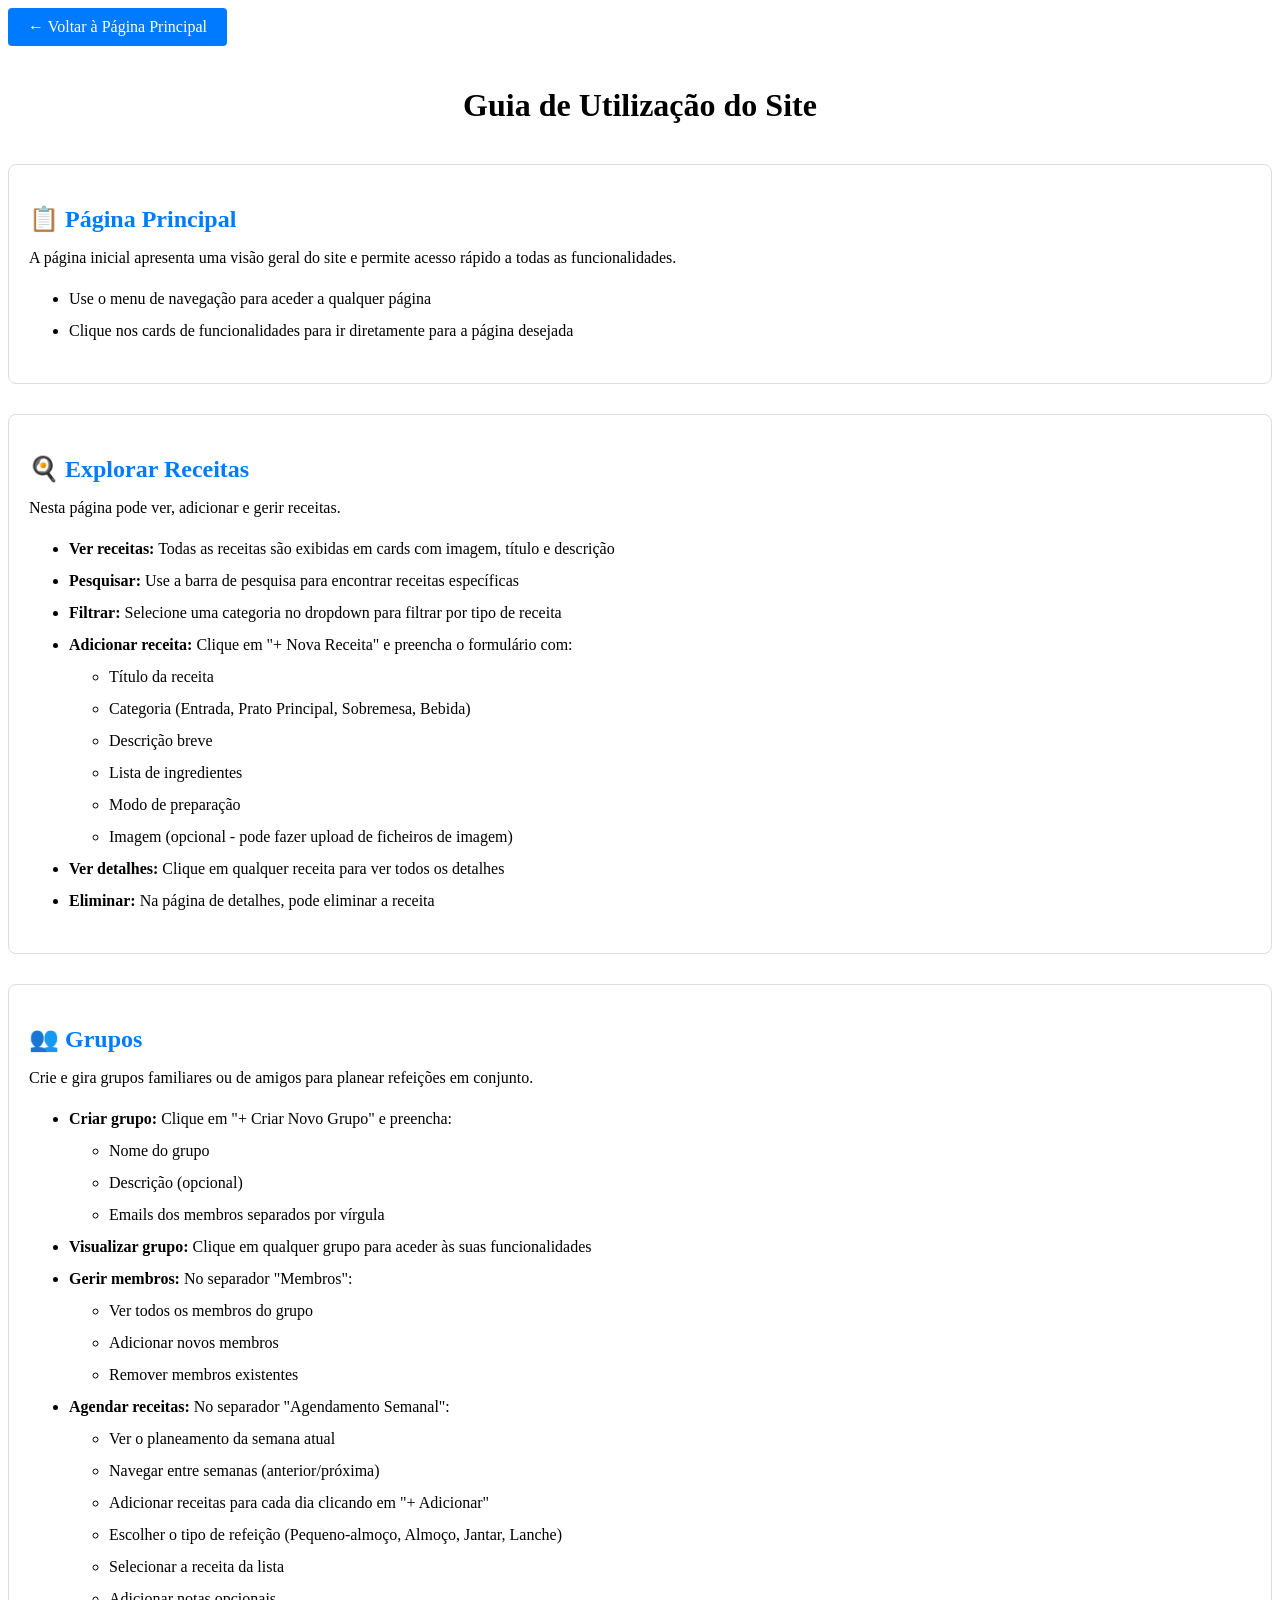
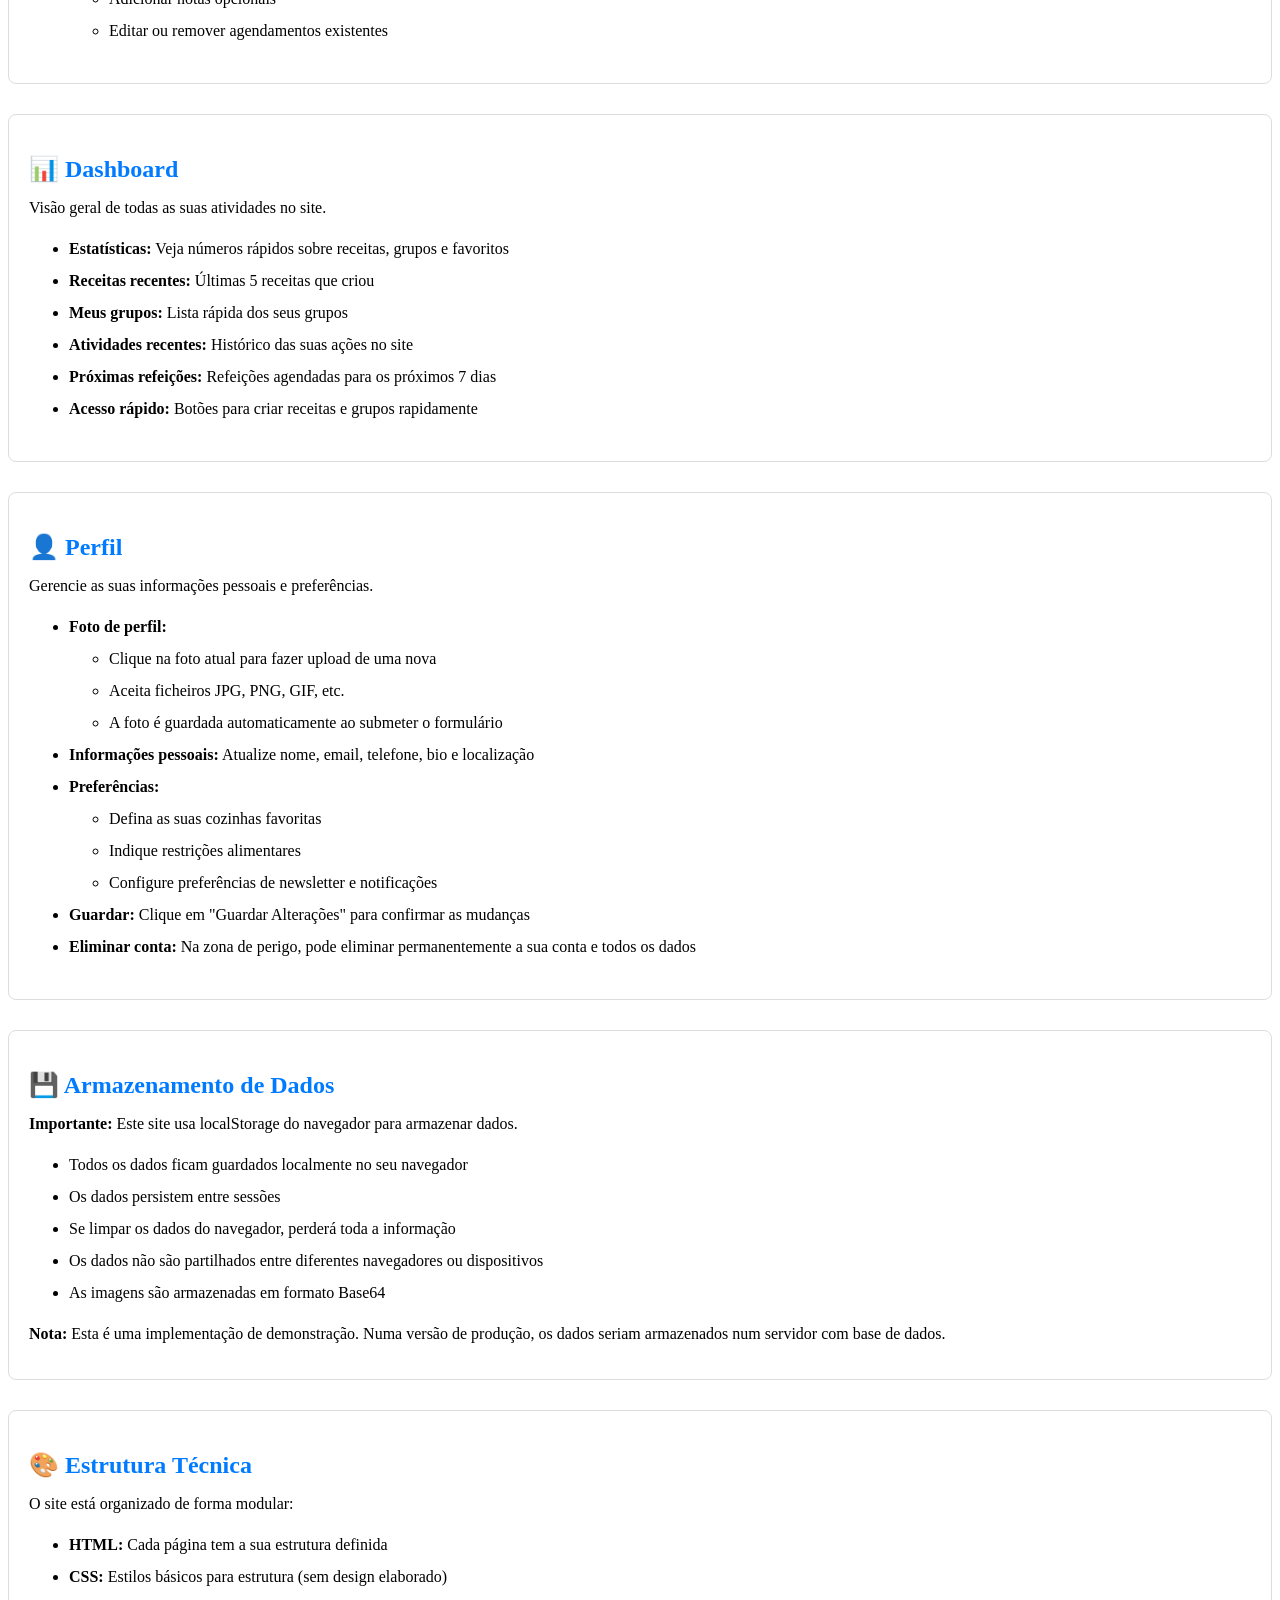
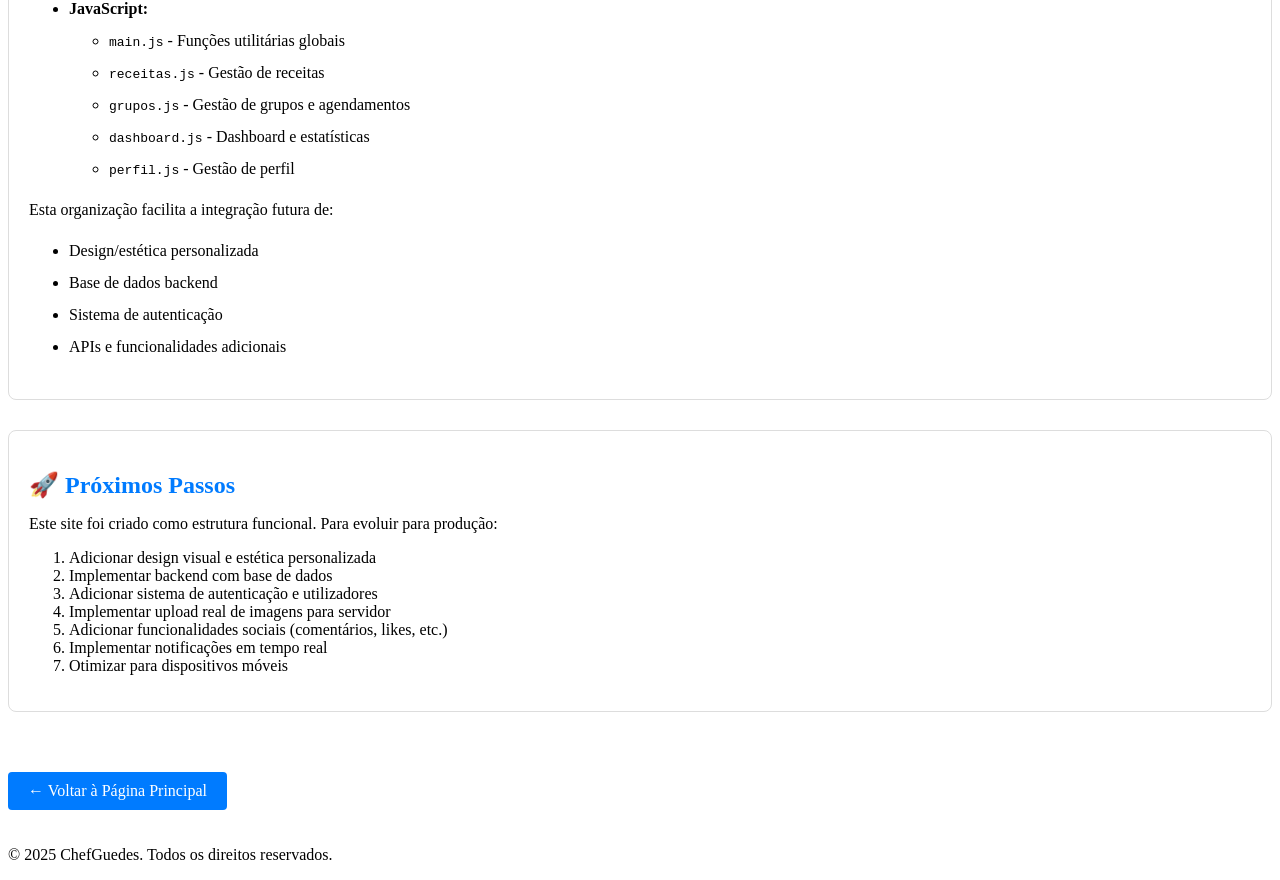
==== guia.html @ ea69aa58 "..... ...." ====
<!DOCTYPE html>
<html lang="pt">
<head>
    <meta charset="UTF-8">
    <meta name="viewport" content="width=device-width, initial-scale=1.0">
    <title>Guia de Utilização - ChefGuedes</title>
    <link rel="stylesheet" href="css/styles.css">
    <style>
        .guide-section {
            margin: 30px 0;
            padding: 20px;
            border: 1px solid #ddd;
            border-radius: 8px;
        }
        .guide-section h2 {
            color: #007bff;
            margin-bottom: 15px;
        }
        .guide-section ul {
            line-height: 2;
        }
        .back-link {
            display: inline-block;
            margin-bottom: 20px;
            padding: 10px 20px;
            background-color: #007bff;
            color: white;
            text-decoration: none;
            border-radius: 4px;
        }
        .back-link:hover {
            opacity: 0.8;
        }
    </style>
</head>
<body>
    <main class="container">
        <a href="index.html" class="back-link">← Voltar à Página Principal</a>
        
        <h1 style="text-align: center; margin-bottom: 40px;">Guia de Utilização do Site</h1>

        <div class="guide-section">
            <h2>📋 Página Principal</h2>
            <p>A página inicial apresenta uma visão geral do site e permite acesso rápido a todas as funcionalidades.</p>
            <ul>
                <li>Use o menu de navegação para aceder a qualquer página</li>
                <li>Clique nos cards de funcionalidades para ir diretamente para a página desejada</li>
            </ul>
        </div>

        <div class="guide-section">
            <h2>🍳 Explorar Receitas</h2>
            <p>Nesta página pode ver, adicionar e gerir receitas.</p>
            <ul>
                <li><strong>Ver receitas:</strong> Todas as receitas são exibidas em cards com imagem, título e descrição</li>
                <li><strong>Pesquisar:</strong> Use a barra de pesquisa para encontrar receitas específicas</li>
                <li><strong>Filtrar:</strong> Selecione uma categoria no dropdown para filtrar por tipo de receita</li>
                <li><strong>Adicionar receita:</strong> Clique em "+ Nova Receita" e preencha o formulário com:
                    <ul>
                        <li>Título da receita</li>
                        <li>Categoria (Entrada, Prato Principal, Sobremesa, Bebida)</li>
                        <li>Descrição breve</li>
                        <li>Lista de ingredientes</li>
                        <li>Modo de preparação</li>
                        <li>Imagem (opcional - pode fazer upload de ficheiros de imagem)</li>
                    </ul>
                </li>
                <li><strong>Ver detalhes:</strong> Clique em qualquer receita para ver todos os detalhes</li>
                <li><strong>Eliminar:</strong> Na página de detalhes, pode eliminar a receita</li>
            </ul>
        </div>

        <div class="guide-section">
            <h2>👥 Grupos</h2>
            <p>Crie e gira grupos familiares ou de amigos para planear refeições em conjunto.</p>
            <ul>
                <li><strong>Criar grupo:</strong> Clique em "+ Criar Novo Grupo" e preencha:
                    <ul>
                        <li>Nome do grupo</li>
                        <li>Descrição (opcional)</li>
                        <li>Emails dos membros separados por vírgula</li>
                    </ul>
                </li>
                <li><strong>Visualizar grupo:</strong> Clique em qualquer grupo para aceder às suas funcionalidades</li>
                <li><strong>Gerir membros:</strong> No separador "Membros":
                    <ul>
                        <li>Ver todos os membros do grupo</li>
                        <li>Adicionar novos membros</li>
                        <li>Remover membros existentes</li>
                    </ul>
                </li>
                <li><strong>Agendar receitas:</strong> No separador "Agendamento Semanal":
                    <ul>
                        <li>Ver o planeamento da semana atual</li>
                        <li>Navegar entre semanas (anterior/próxima)</li>
                        <li>Adicionar receitas para cada dia clicando em "+ Adicionar"</li>
                        <li>Escolher o tipo de refeição (Pequeno-almoço, Almoço, Jantar, Lanche)</li>
                        <li>Selecionar a receita da lista</li>
                        <li>Adicionar notas opcionais</li>
                        <li>Editar ou remover agendamentos existentes</li>
                    </ul>
                </li>
            </ul>
        </div>

        <div class="guide-section">
            <h2>📊 Dashboard</h2>
            <p>Visão geral de todas as suas atividades no site.</p>
            <ul>
                <li><strong>Estatísticas:</strong> Veja números rápidos sobre receitas, grupos e favoritos</li>
                <li><strong>Receitas recentes:</strong> Últimas 5 receitas que criou</li>
                <li><strong>Meus grupos:</strong> Lista rápida dos seus grupos</li>
                <li><strong>Atividades recentes:</strong> Histórico das suas ações no site</li>
                <li><strong>Próximas refeições:</strong> Refeições agendadas para os próximos 7 dias</li>
                <li><strong>Acesso rápido:</strong> Botões para criar receitas e grupos rapidamente</li>
            </ul>
        </div>

        <div class="guide-section">
            <h2>👤 Perfil</h2>
            <p>Gerencie as suas informações pessoais e preferências.</p>
            <ul>
                <li><strong>Foto de perfil:</strong>
                    <ul>
                        <li>Clique na foto atual para fazer upload de uma nova</li>
                        <li>Aceita ficheiros JPG, PNG, GIF, etc.</li>
                        <li>A foto é guardada automaticamente ao submeter o formulário</li>
                    </ul>
                </li>
                <li><strong>Informações pessoais:</strong> Atualize nome, email, telefone, bio e localização</li>
                <li><strong>Preferências:</strong> 
                    <ul>
                        <li>Defina as suas cozinhas favoritas</li>
                        <li>Indique restrições alimentares</li>
                        <li>Configure preferências de newsletter e notificações</li>
                    </ul>
                </li>
                <li><strong>Guardar:</strong> Clique em "Guardar Alterações" para confirmar as mudanças</li>
                <li><strong>Eliminar conta:</strong> Na zona de perigo, pode eliminar permanentemente a sua conta e todos os dados</li>
            </ul>
        </div>

        <div class="guide-section">
            <h2>💾 Armazenamento de Dados</h2>
            <p><strong>Importante:</strong> Este site usa localStorage do navegador para armazenar dados.</p>
            <ul>
                <li>Todos os dados ficam guardados localmente no seu navegador</li>
                <li>Os dados persistem entre sessões</li>
                <li>Se limpar os dados do navegador, perderá toda a informação</li>
                <li>Os dados não são partilhados entre diferentes navegadores ou dispositivos</li>
                <li>As imagens são armazenadas em formato Base64</li>
            </ul>
            <p><strong>Nota:</strong> Esta é uma implementação de demonstração. Numa versão de produção, os dados seriam armazenados num servidor com base de dados.</p>
        </div>

        <div class="guide-section">
            <h2>🎨 Estrutura Técnica</h2>
            <p>O site está organizado de forma modular:</p>
            <ul>
                <li><strong>HTML:</strong> Cada página tem a sua estrutura definida</li>
                <li><strong>CSS:</strong> Estilos básicos para estrutura (sem design elaborado)</li>
                <li><strong>JavaScript:</strong> 
                    <ul>
                        <li><code>main.js</code> - Funções utilitárias globais</li>
                        <li><code>receitas.js</code> - Gestão de receitas</li>
                        <li><code>grupos.js</code> - Gestão de grupos e agendamentos</li>
                        <li><code>dashboard.js</code> - Dashboard e estatísticas</li>
                        <li><code>perfil.js</code> - Gestão de perfil</li>
                    </ul>
                </li>
            </ul>
            <p>Esta organização facilita a integração futura de:</p>
            <ul>
                <li>Design/estética personalizada</li>
                <li>Base de dados backend</li>
                <li>Sistema de autenticação</li>
                <li>APIs e funcionalidades adicionais</li>
            </ul>
        </div>

        <div class="guide-section">
            <h2>🚀 Próximos Passos</h2>
            <p>Este site foi criado como estrutura funcional. Para evoluir para produção:</p>
            <ol>
                <li>Adicionar design visual e estética personalizada</li>
                <li>Implementar backend com base de dados</li>
                <li>Adicionar sistema de autenticação e utilizadores</li>
                <li>Implementar upload real de imagens para servidor</li>
                <li>Adicionar funcionalidades sociais (comentários, likes, etc.)</li>
                <li>Implementar notificações em tempo real</li>
                <li>Otimizar para dispositivos móveis</li>
            </ol>
        </div>

        <a href="index.html" class="back-link" style="margin-top: 30px;">← Voltar à Página Principal</a>
    </main>

    <footer class="footer">
        <p>&copy; 2025 ChefGuedes. Todos os direitos reservados.</p>
    </footer>
</body>
</html>
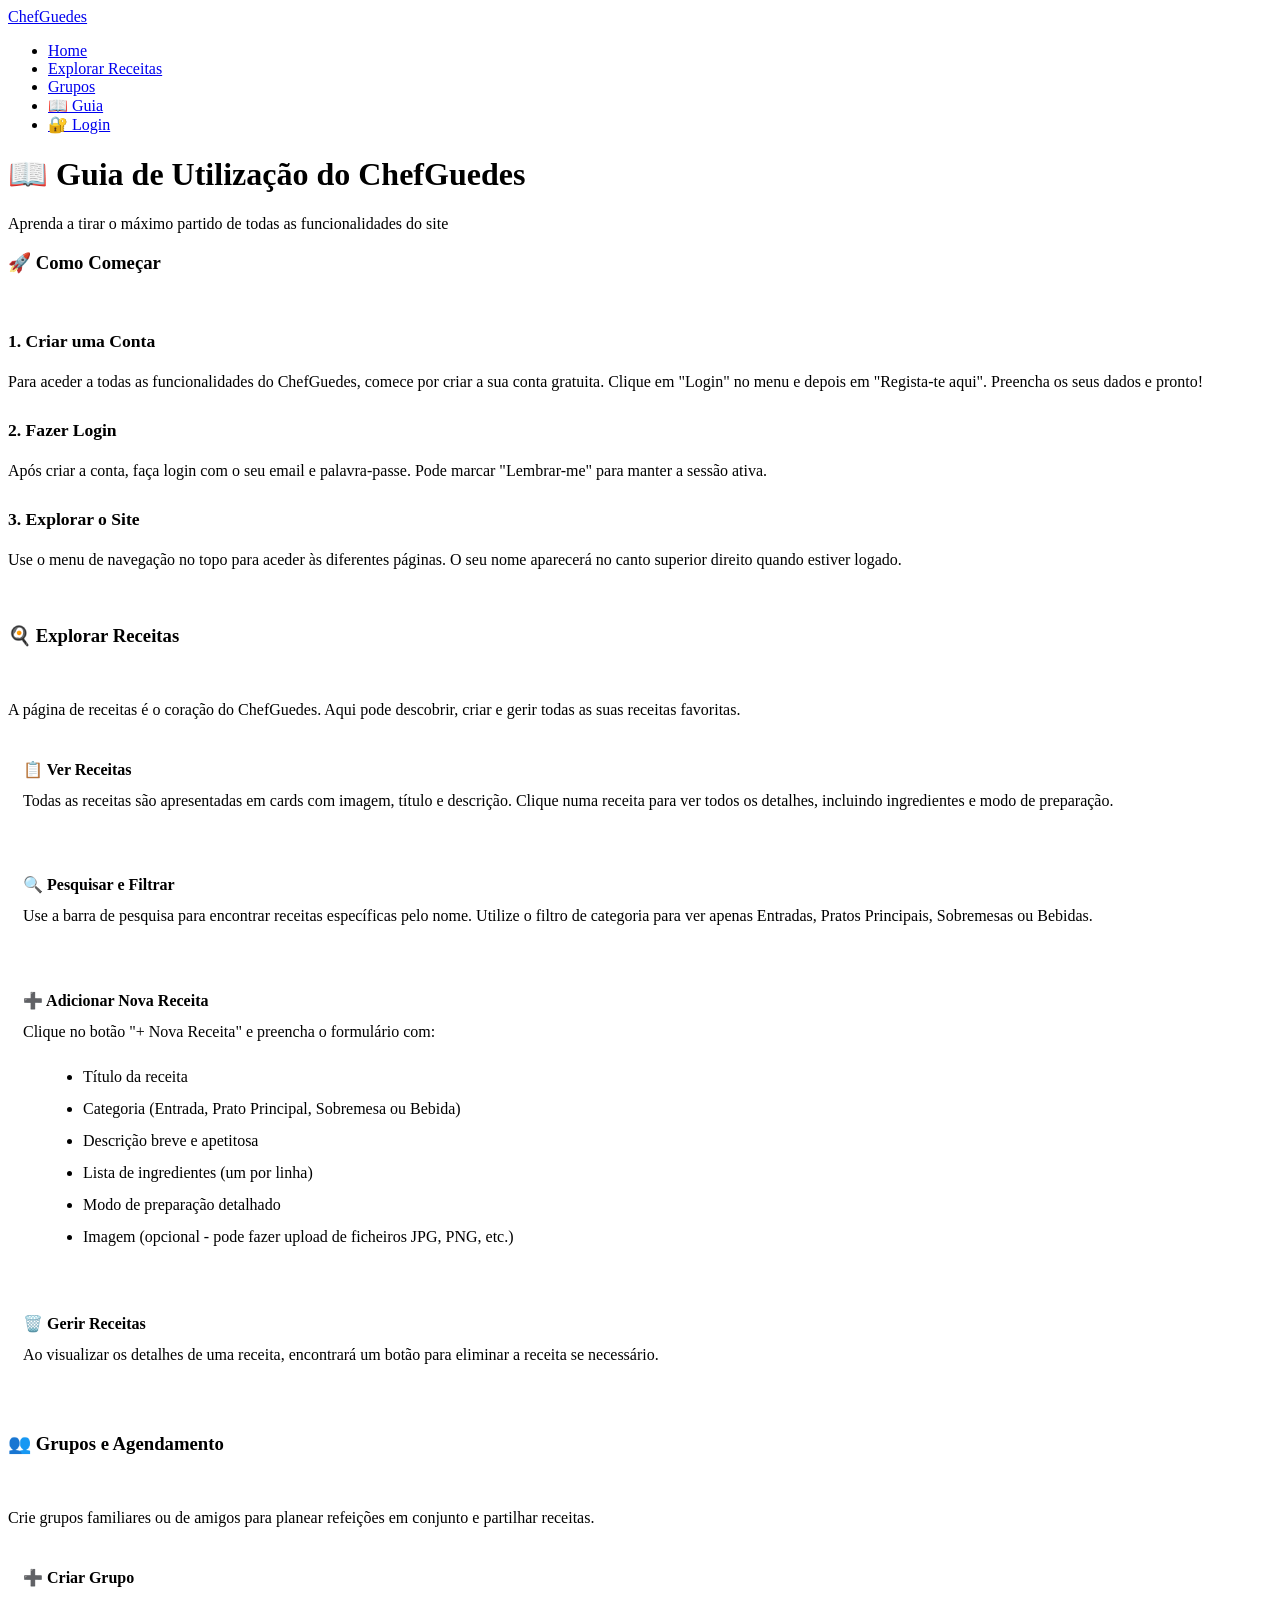
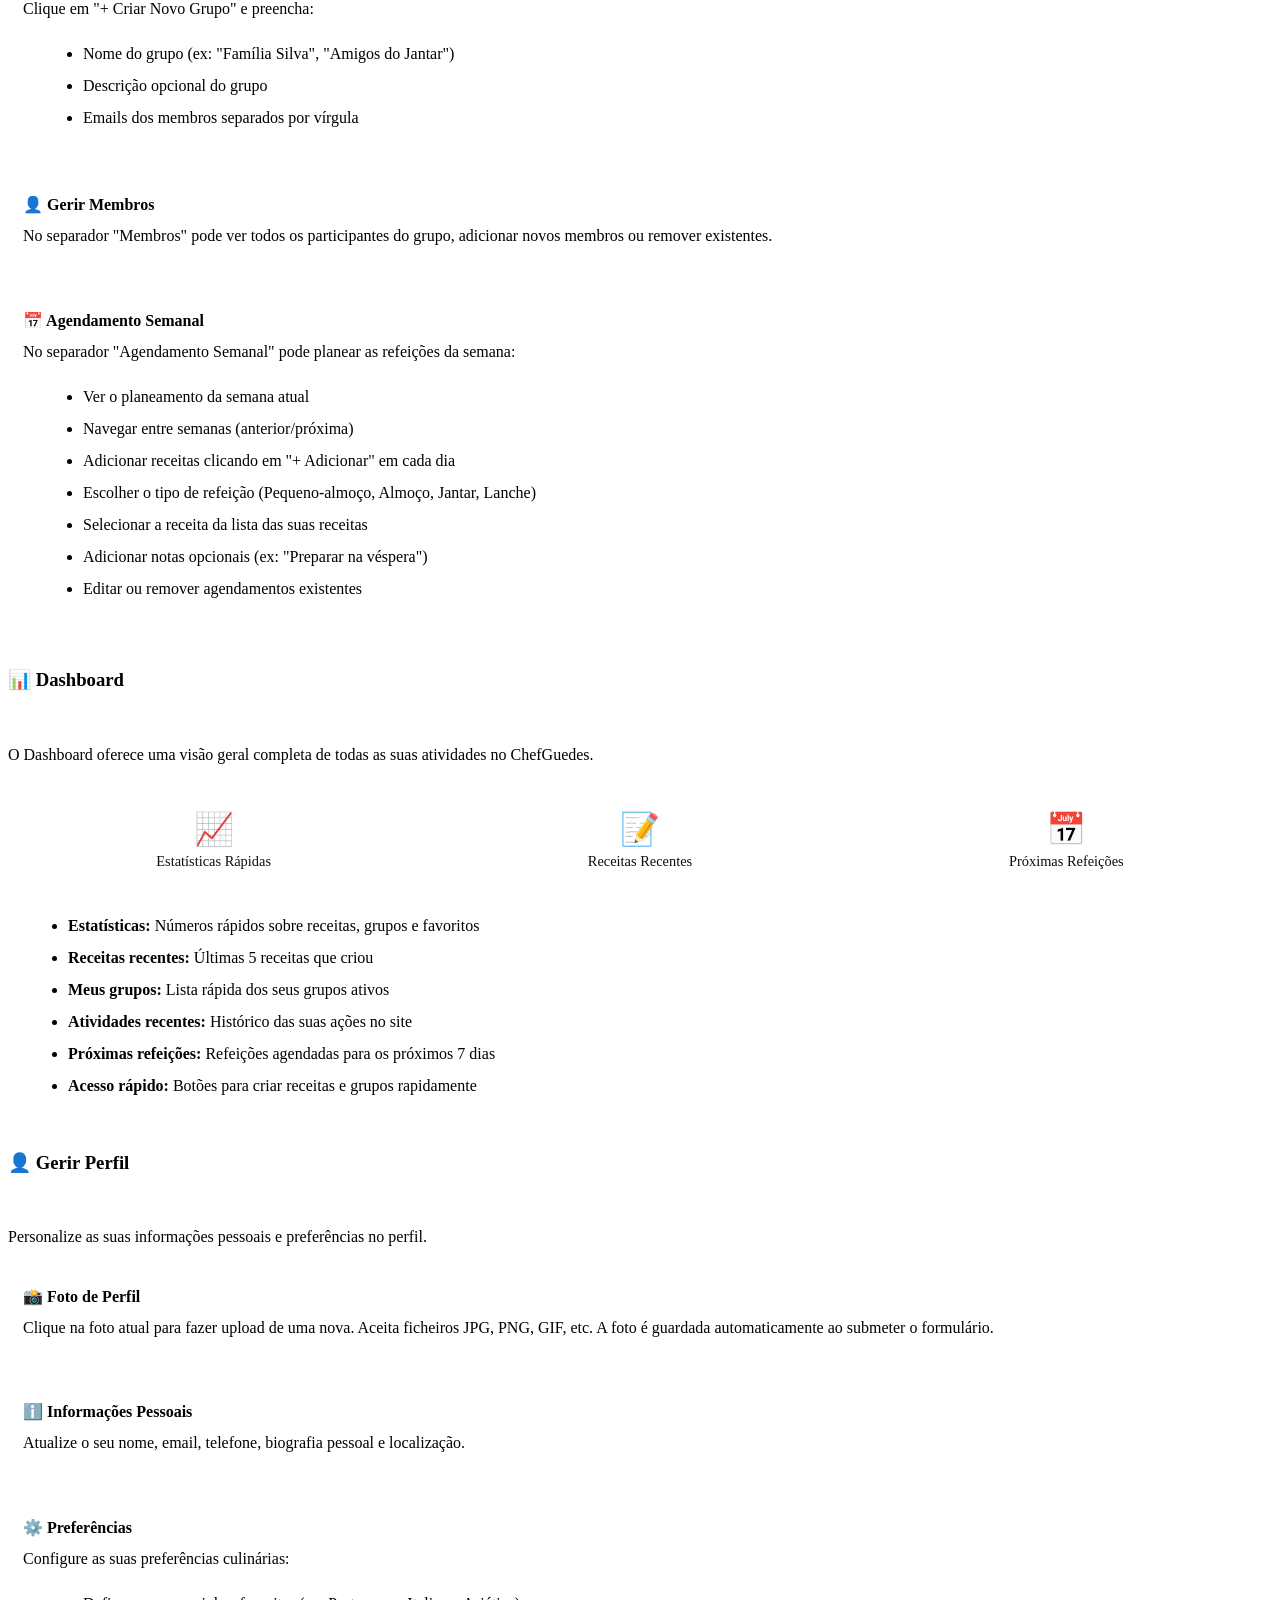
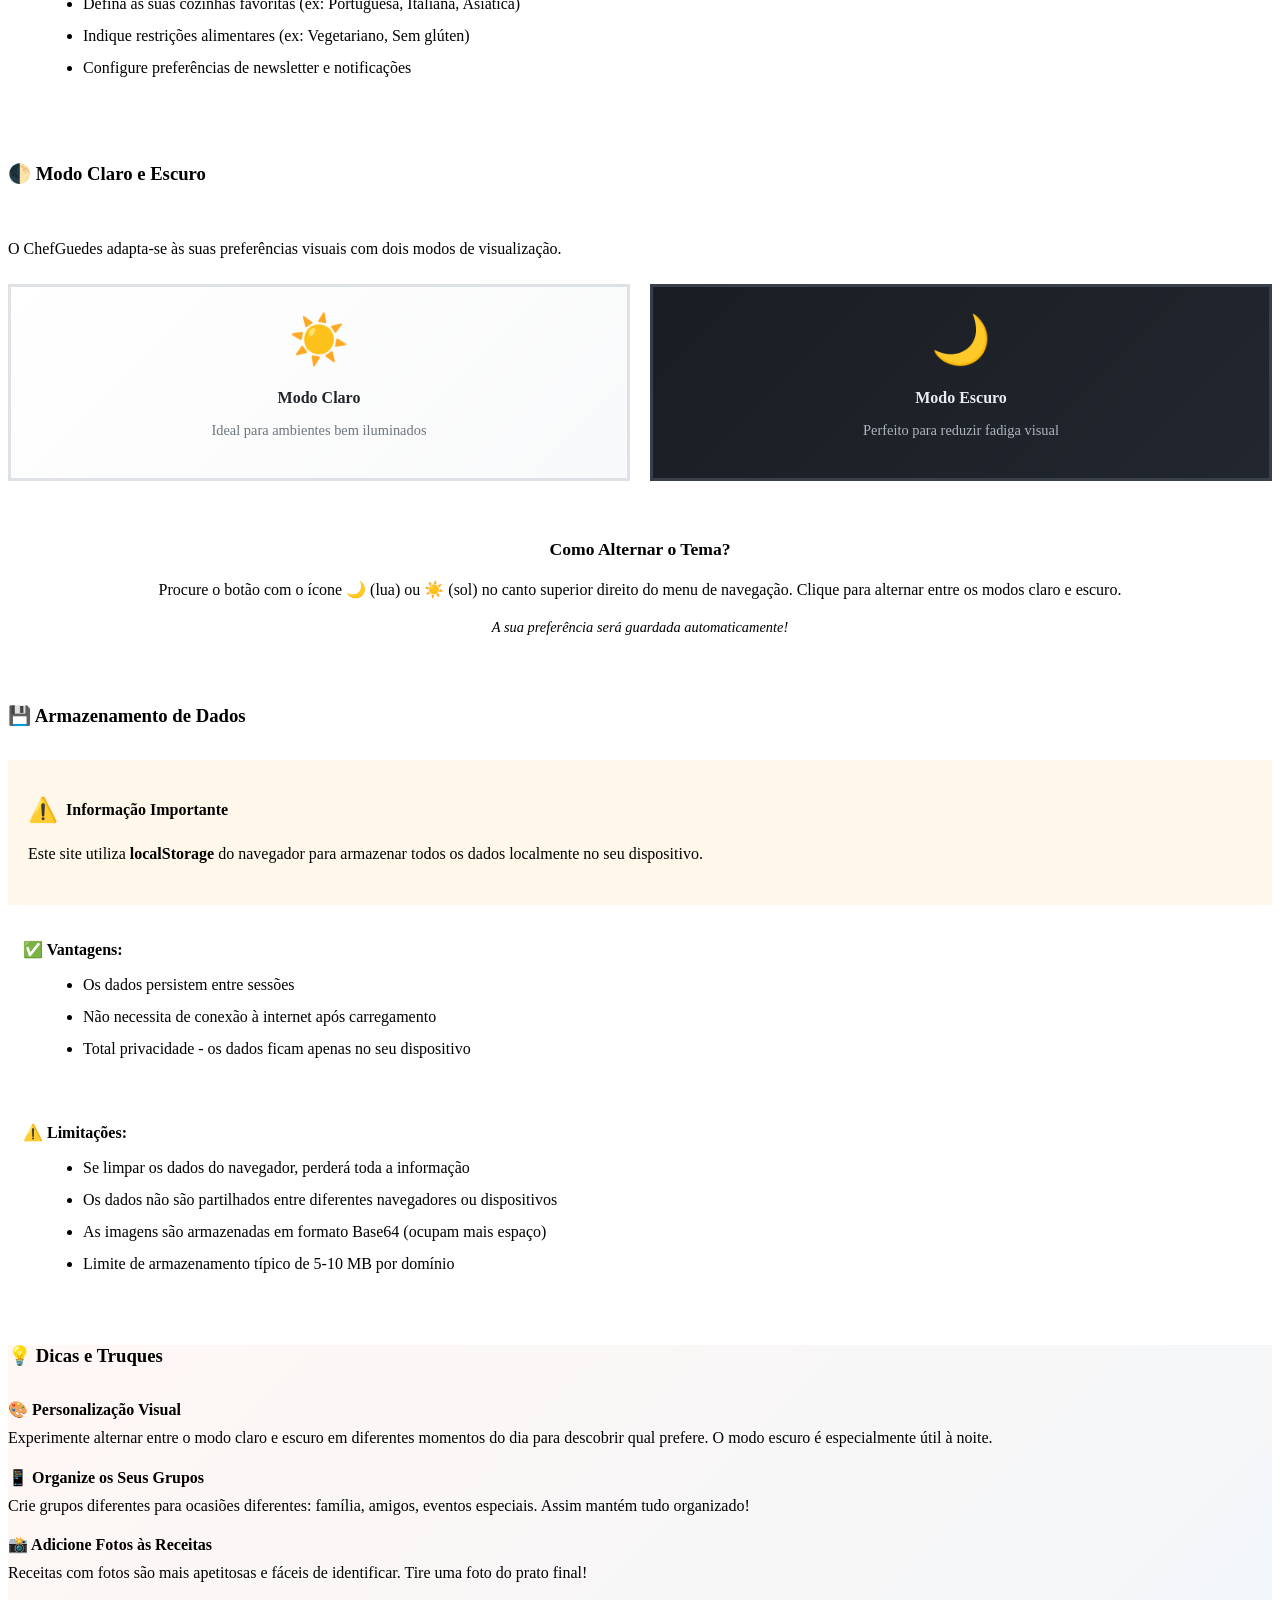
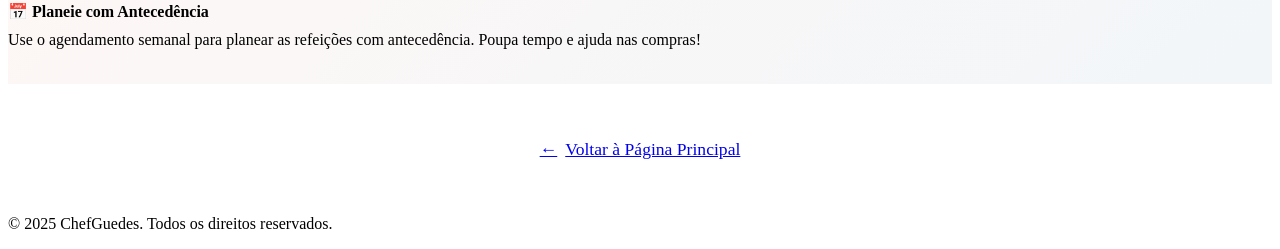
==== commit 6086f176: ".... ...." ====
--- a/guia.html
+++ b/guia.html
@@ -5,198 +5,327 @@
     <meta name="viewport" content="width=device-width, initial-scale=1.0">
     <title>Guia de Utilização - ChefGuedes</title>
     <link rel="stylesheet" href="css/styles.css">
-    <style>
-        .guide-section {
-            margin: 30px 0;
-            padding: 20px;
-            border: 1px solid #ddd;
-            border-radius: 8px;
-        }
-        .guide-section h2 {
-            color: #007bff;
-            margin-bottom: 15px;
-        }
-        .guide-section ul {
-            line-height: 2;
-        }
-        .back-link {
-            display: inline-block;
-            margin-bottom: 20px;
-            padding: 10px 20px;
-            background-color: #007bff;
-            color: white;
-            text-decoration: none;
-            border-radius: 4px;
-        }
-        .back-link:hover {
-            opacity: 0.8;
-        }
-    </style>
 </head>
 <body>
+    <nav class="navbar">
+        <div class="nav-container">
+            <div class="nav-brand">
+                <a href="index.html">ChefGuedes</a>
+            </div>
+            <ul class="nav-menu">
+                <li><a href="index.html">Home</a></li>
+                <li><a href="pages/explorar-receitas.html">Explorar Receitas</a></li>
+                <li><a href="pages/grupos.html">Grupos</a></li>
+                <li><a href="guia.html" class="active">📖 Guia</a></li>
+                <li id="authMenuItems"><a href="login.html">🔐 Login</a></li>
+            </ul>
+        </div>
+    </nav>
+
     <main class="container">
-        <a href="index.html" class="back-link">← Voltar à Página Principal</a>
-        
-        <h1 style="text-align: center; margin-bottom: 40px;">Guia de Utilização do Site</h1>
-
-        <div class="guide-section">
-            <h2>📋 Página Principal</h2>
-            <p>A página inicial apresenta uma visão geral do site e permite acesso rápido a todas as funcionalidades.</p>
-            <ul>
-                <li>Use o menu de navegação para aceder a qualquer página</li>
-                <li>Clique nos cards de funcionalidades para ir diretamente para a página desejada</li>
-            </ul>
-        </div>
-
-        <div class="guide-section">
-            <h2>🍳 Explorar Receitas</h2>
-            <p>Nesta página pode ver, adicionar e gerir receitas.</p>
-            <ul>
-                <li><strong>Ver receitas:</strong> Todas as receitas são exibidas em cards com imagem, título e descrição</li>
-                <li><strong>Pesquisar:</strong> Use a barra de pesquisa para encontrar receitas específicas</li>
-                <li><strong>Filtrar:</strong> Selecione uma categoria no dropdown para filtrar por tipo de receita</li>
-                <li><strong>Adicionar receita:</strong> Clique em "+ Nova Receita" e preencha o formulário com:
-                    <ul>
+        <div class="page-header">
+            <h1>📖 Guia de Utilização do ChefGuedes</h1>
+            <p>Aprenda a tirar o máximo partido de todas as funcionalidades do site</p>
+        </div>
+
+        <!-- Seção 1: Começar -->
+        <div class="dashboard-card">
+            <h3>🚀 Como Começar</h3>
+            <div style="padding: 15px 0;">
+                <h4 style="color: var(--primary-color); margin-bottom: 10px; font-size: 1.1rem;">1. Criar uma Conta</h4>
+                <p style="color: var(--text-secondary); margin-bottom: 15px; line-height: 1.8;">
+                    Para aceder a todas as funcionalidades do ChefGuedes, comece por criar a sua conta gratuita. Clique em "Login" no menu e depois em "Regista-te aqui". Preencha os seus dados e pronto!
+                </p>
+                
+                <h4 style="color: var(--primary-color); margin-bottom: 10px; font-size: 1.1rem;">2. Fazer Login</h4>
+                <p style="color: var(--text-secondary); margin-bottom: 15px; line-height: 1.8;">
+                    Após criar a conta, faça login com o seu email e palavra-passe. Pode marcar "Lembrar-me" para manter a sessão ativa.
+                </p>
+                
+                <h4 style="color: var(--primary-color); margin-bottom: 10px; font-size: 1.1rem;">3. Explorar o Site</h4>
+                <p style="color: var(--text-secondary); line-height: 1.8;">
+                    Use o menu de navegação no topo para aceder às diferentes páginas. O seu nome aparecerá no canto superior direito quando estiver logado.
+                </p>
+            </div>
+        </div>
+
+        <!-- Seção 2: Explorar Receitas -->
+        <div class="dashboard-card">
+            <h3>🍳 Explorar Receitas</h3>
+            <div style="padding: 15px 0;">
+                <p style="color: var(--text-secondary); margin-bottom: 20px; line-height: 1.8;">
+                    A página de receitas é o coração do ChefGuedes. Aqui pode descobrir, criar e gerir todas as suas receitas favoritas.
+                </p>
+                
+                <div style="background: var(--bg-secondary); padding: 15px; border-radius: var(--border-radius-sm); margin-bottom: 15px; border-left: 4px solid var(--accent-color);">
+                    <strong style="color: var(--text-primary);">📋 Ver Receitas</strong>
+                    <p style="color: var(--text-secondary); margin-top: 8px; line-height: 1.7;">
+                        Todas as receitas são apresentadas em cards com imagem, título e descrição. Clique numa receita para ver todos os detalhes, incluindo ingredientes e modo de preparação.
+                    </p>
+                </div>
+
+                <div style="background: var(--bg-secondary); padding: 15px; border-radius: var(--border-radius-sm); margin-bottom: 15px; border-left: 4px solid var(--accent-color);">
+                    <strong style="color: var(--text-primary);">🔍 Pesquisar e Filtrar</strong>
+                    <p style="color: var(--text-secondary); margin-top: 8px; line-height: 1.7;">
+                        Use a barra de pesquisa para encontrar receitas específicas pelo nome. Utilize o filtro de categoria para ver apenas Entradas, Pratos Principais, Sobremesas ou Bebidas.
+                    </p>
+                </div>
+
+                <div style="background: var(--bg-secondary); padding: 15px; border-radius: var(--border-radius-sm); margin-bottom: 15px; border-left: 4px solid var(--success-color);">
+                    <strong style="color: var(--text-primary);">➕ Adicionar Nova Receita</strong>
+                    <p style="color: var(--text-secondary); margin-top: 8px; margin-bottom: 10px; line-height: 1.7;">
+                        Clique no botão "+ Nova Receita" e preencha o formulário com:
+                    </p>
+                    <ul style="color: var(--text-secondary); margin-left: 20px; line-height: 2;">
                         <li>Título da receita</li>
-                        <li>Categoria (Entrada, Prato Principal, Sobremesa, Bebida)</li>
-                        <li>Descrição breve</li>
-                        <li>Lista de ingredientes</li>
-                        <li>Modo de preparação</li>
-                        <li>Imagem (opcional - pode fazer upload de ficheiros de imagem)</li>
-                    </ul>
-                </li>
-                <li><strong>Ver detalhes:</strong> Clique em qualquer receita para ver todos os detalhes</li>
-                <li><strong>Eliminar:</strong> Na página de detalhes, pode eliminar a receita</li>
-            </ul>
-        </div>
-
-        <div class="guide-section">
-            <h2>👥 Grupos</h2>
-            <p>Crie e gira grupos familiares ou de amigos para planear refeições em conjunto.</p>
-            <ul>
-                <li><strong>Criar grupo:</strong> Clique em "+ Criar Novo Grupo" e preencha:
-                    <ul>
-                        <li>Nome do grupo</li>
-                        <li>Descrição (opcional)</li>
+                        <li>Categoria (Entrada, Prato Principal, Sobremesa ou Bebida)</li>
+                        <li>Descrição breve e apetitosa</li>
+                        <li>Lista de ingredientes (um por linha)</li>
+                        <li>Modo de preparação detalhado</li>
+                        <li>Imagem (opcional - pode fazer upload de ficheiros JPG, PNG, etc.)</li>
+                    </ul>
+                </div>
+
+                <div style="background: var(--bg-secondary); padding: 15px; border-radius: var(--border-radius-sm); border-left: 4px solid var(--danger-color);">
+                    <strong style="color: var(--text-primary);">🗑️ Gerir Receitas</strong>
+                    <p style="color: var(--text-secondary); margin-top: 8px; line-height: 1.7;">
+                        Ao visualizar os detalhes de uma receita, encontrará um botão para eliminar a receita se necessário.
+                    </p>
+                </div>
+            </div>
+        </div>
+
+        <!-- Seção 3: Grupos -->
+        <div class="dashboard-card">
+            <h3>👥 Grupos e Agendamento</h3>
+            <div style="padding: 15px 0;">
+                <p style="color: var(--text-secondary); margin-bottom: 20px; line-height: 1.8;">
+                    Crie grupos familiares ou de amigos para planear refeições em conjunto e partilhar receitas.
+                </p>
+
+                <div style="background: var(--bg-secondary); padding: 15px; border-radius: var(--border-radius-sm); margin-bottom: 15px; border-left: 4px solid var(--secondary-color);">
+                    <strong style="color: var(--text-primary);">➕ Criar Grupo</strong>
+                    <p style="color: var(--text-secondary); margin-top: 8px; margin-bottom: 10px; line-height: 1.7;">
+                        Clique em "+ Criar Novo Grupo" e preencha:
+                    </p>
+                    <ul style="color: var(--text-secondary); margin-left: 20px; line-height: 2;">
+                        <li>Nome do grupo (ex: "Família Silva", "Amigos do Jantar")</li>
+                        <li>Descrição opcional do grupo</li>
                         <li>Emails dos membros separados por vírgula</li>
                     </ul>
-                </li>
-                <li><strong>Visualizar grupo:</strong> Clique em qualquer grupo para aceder às suas funcionalidades</li>
-                <li><strong>Gerir membros:</strong> No separador "Membros":
-                    <ul>
-                        <li>Ver todos os membros do grupo</li>
-                        <li>Adicionar novos membros</li>
-                        <li>Remover membros existentes</li>
-                    </ul>
-                </li>
-                <li><strong>Agendar receitas:</strong> No separador "Agendamento Semanal":
-                    <ul>
+                </div>
+
+                <div style="background: var(--bg-secondary); padding: 15px; border-radius: var(--border-radius-sm); margin-bottom: 15px; border-left: 4px solid var(--secondary-color);">
+                    <strong style="color: var(--text-primary);">👤 Gerir Membros</strong>
+                    <p style="color: var(--text-secondary); margin-top: 8px; line-height: 1.7;">
+                        No separador "Membros" pode ver todos os participantes do grupo, adicionar novos membros ou remover existentes.
+                    </p>
+                </div>
+
+                <div style="background: var(--bg-secondary); padding: 15px; border-radius: var(--border-radius-sm); border-left: 4px solid var(--primary-color);">
+                    <strong style="color: var(--text-primary);">📅 Agendamento Semanal</strong>
+                    <p style="color: var(--text-secondary); margin-top: 8px; margin-bottom: 10px; line-height: 1.7;">
+                        No separador "Agendamento Semanal" pode planear as refeições da semana:
+                    </p>
+                    <ul style="color: var(--text-secondary); margin-left: 20px; line-height: 2;">
                         <li>Ver o planeamento da semana atual</li>
                         <li>Navegar entre semanas (anterior/próxima)</li>
-                        <li>Adicionar receitas para cada dia clicando em "+ Adicionar"</li>
+                        <li>Adicionar receitas clicando em "+ Adicionar" em cada dia</li>
                         <li>Escolher o tipo de refeição (Pequeno-almoço, Almoço, Jantar, Lanche)</li>
-                        <li>Selecionar a receita da lista</li>
-                        <li>Adicionar notas opcionais</li>
+                        <li>Selecionar a receita da lista das suas receitas</li>
+                        <li>Adicionar notas opcionais (ex: "Preparar na véspera")</li>
                         <li>Editar ou remover agendamentos existentes</li>
                     </ul>
-                </li>
-            </ul>
-        </div>
-
-        <div class="guide-section">
-            <h2>📊 Dashboard</h2>
-            <p>Visão geral de todas as suas atividades no site.</p>
-            <ul>
-                <li><strong>Estatísticas:</strong> Veja números rápidos sobre receitas, grupos e favoritos</li>
-                <li><strong>Receitas recentes:</strong> Últimas 5 receitas que criou</li>
-                <li><strong>Meus grupos:</strong> Lista rápida dos seus grupos</li>
-                <li><strong>Atividades recentes:</strong> Histórico das suas ações no site</li>
-                <li><strong>Próximas refeições:</strong> Refeições agendadas para os próximos 7 dias</li>
-                <li><strong>Acesso rápido:</strong> Botões para criar receitas e grupos rapidamente</li>
-            </ul>
-        </div>
-
-        <div class="guide-section">
-            <h2>👤 Perfil</h2>
-            <p>Gerencie as suas informações pessoais e preferências.</p>
-            <ul>
-                <li><strong>Foto de perfil:</strong>
-                    <ul>
-                        <li>Clique na foto atual para fazer upload de uma nova</li>
-                        <li>Aceita ficheiros JPG, PNG, GIF, etc.</li>
-                        <li>A foto é guardada automaticamente ao submeter o formulário</li>
-                    </ul>
-                </li>
-                <li><strong>Informações pessoais:</strong> Atualize nome, email, telefone, bio e localização</li>
-                <li><strong>Preferências:</strong> 
-                    <ul>
-                        <li>Defina as suas cozinhas favoritas</li>
-                        <li>Indique restrições alimentares</li>
+                </div>
+            </div>
+        </div>
+
+        <!-- Seção 4: Dashboard -->
+        <div class="dashboard-card">
+            <h3>📊 Dashboard</h3>
+            <div style="padding: 15px 0;">
+                <p style="color: var(--text-secondary); margin-bottom: 20px; line-height: 1.8;">
+                    O Dashboard oferece uma visão geral completa de todas as suas atividades no ChefGuedes.
+                </p>
+
+                <div style="display: grid; grid-template-columns: repeat(auto-fit, minmax(200px, 1fr)); gap: 15px; margin-bottom: 20px;">
+                    <div style="background: linear-gradient(135deg, var(--primary-color), var(--primary-dark)); padding: 20px; border-radius: var(--border-radius-sm); text-align: center; color: var(--text-inverse);">
+                        <div style="font-size: 2rem; font-weight: 700; margin-bottom: 5px;">📈</div>
+                        <div style="font-size: 0.9rem; opacity: 0.95;">Estatísticas Rápidas</div>
+                    </div>
+                    <div style="background: linear-gradient(135deg, var(--secondary-color), var(--secondary-dark)); padding: 20px; border-radius: var(--border-radius-sm); text-align: center; color: var(--text-inverse);">
+                        <div style="font-size: 2rem; font-weight: 700; margin-bottom: 5px;">📝</div>
+                        <div style="font-size: 0.9rem; opacity: 0.95;">Receitas Recentes</div>
+                    </div>
+                    <div style="background: linear-gradient(135deg, var(--success-color), #238c7f); padding: 20px; border-radius: var(--border-radius-sm); text-align: center; color: var(--text-inverse);">
+                        <div style="font-size: 2rem; font-weight: 700; margin-bottom: 5px;">📅</div>
+                        <div style="font-size: 0.9rem; opacity: 0.95;">Próximas Refeições</div>
+                    </div>
+                </div>
+
+                <ul style="color: var(--text-secondary); margin-left: 20px; line-height: 2;">
+                    <li><strong>Estatísticas:</strong> Números rápidos sobre receitas, grupos e favoritos</li>
+                    <li><strong>Receitas recentes:</strong> Últimas 5 receitas que criou</li>
+                    <li><strong>Meus grupos:</strong> Lista rápida dos seus grupos ativos</li>
+                    <li><strong>Atividades recentes:</strong> Histórico das suas ações no site</li>
+                    <li><strong>Próximas refeições:</strong> Refeições agendadas para os próximos 7 dias</li>
+                    <li><strong>Acesso rápido:</strong> Botões para criar receitas e grupos rapidamente</li>
+                </ul>
+            </div>
+        </div>
+
+        <!-- Seção 5: Perfil -->
+        <div class="dashboard-card">
+            <h3>👤 Gerir Perfil</h3>
+            <div style="padding: 15px 0;">
+                <p style="color: var(--text-secondary); margin-bottom: 20px; line-height: 1.8;">
+                    Personalize as suas informações pessoais e preferências no perfil.
+                </p>
+
+                <div style="background: var(--bg-secondary); padding: 15px; border-radius: var(--border-radius-sm); margin-bottom: 15px; border-left: 4px solid var(--primary-color);">
+                    <strong style="color: var(--text-primary);">📸 Foto de Perfil</strong>
+                    <p style="color: var(--text-secondary); margin-top: 8px; line-height: 1.7;">
+                        Clique na foto atual para fazer upload de uma nova. Aceita ficheiros JPG, PNG, GIF, etc. A foto é guardada automaticamente ao submeter o formulário.
+                    </p>
+                </div>
+
+                <div style="background: var(--bg-secondary); padding: 15px; border-radius: var(--border-radius-sm); margin-bottom: 15px; border-left: 4px solid var(--accent-color);">
+                    <strong style="color: var(--text-primary);">ℹ️ Informações Pessoais</strong>
+                    <p style="color: var(--text-secondary); margin-top: 8px; line-height: 1.7;">
+                        Atualize o seu nome, email, telefone, biografia pessoal e localização.
+                    </p>
+                </div>
+
+                <div style="background: var(--bg-secondary); padding: 15px; border-radius: var(--border-radius-sm); margin-bottom: 15px; border-left: 4px solid var(--success-color);">
+                    <strong style="color: var(--text-primary);">⚙️ Preferências</strong>
+                    <p style="color: var(--text-secondary); margin-top: 8px; margin-bottom: 10px; line-height: 1.7;">
+                        Configure as suas preferências culinárias:
+                    </p>
+                    <ul style="color: var(--text-secondary); margin-left: 20px; line-height: 2;">
+                        <li>Defina as suas cozinhas favoritas (ex: Portuguesa, Italiana, Asiática)</li>
+                        <li>Indique restrições alimentares (ex: Vegetariano, Sem glúten)</li>
                         <li>Configure preferências de newsletter e notificações</li>
                     </ul>
-                </li>
-                <li><strong>Guardar:</strong> Clique em "Guardar Alterações" para confirmar as mudanças</li>
-                <li><strong>Eliminar conta:</strong> Na zona de perigo, pode eliminar permanentemente a sua conta e todos os dados</li>
-            </ul>
-        </div>
-
-        <div class="guide-section">
-            <h2>💾 Armazenamento de Dados</h2>
-            <p><strong>Importante:</strong> Este site usa localStorage do navegador para armazenar dados.</p>
-            <ul>
-                <li>Todos os dados ficam guardados localmente no seu navegador</li>
-                <li>Os dados persistem entre sessões</li>
-                <li>Se limpar os dados do navegador, perderá toda a informação</li>
-                <li>Os dados não são partilhados entre diferentes navegadores ou dispositivos</li>
-                <li>As imagens são armazenadas em formato Base64</li>
-            </ul>
-            <p><strong>Nota:</strong> Esta é uma implementação de demonstração. Numa versão de produção, os dados seriam armazenados num servidor com base de dados.</p>
-        </div>
-
-        <div class="guide-section">
-            <h2>🎨 Estrutura Técnica</h2>
-            <p>O site está organizado de forma modular:</p>
-            <ul>
-                <li><strong>HTML:</strong> Cada página tem a sua estrutura definida</li>
-                <li><strong>CSS:</strong> Estilos básicos para estrutura (sem design elaborado)</li>
-                <li><strong>JavaScript:</strong> 
-                    <ul>
-                        <li><code>main.js</code> - Funções utilitárias globais</li>
-                        <li><code>receitas.js</code> - Gestão de receitas</li>
-                        <li><code>grupos.js</code> - Gestão de grupos e agendamentos</li>
-                        <li><code>dashboard.js</code> - Dashboard e estatísticas</li>
-                        <li><code>perfil.js</code> - Gestão de perfil</li>
-                    </ul>
-                </li>
-            </ul>
-            <p>Esta organização facilita a integração futura de:</p>
-            <ul>
-                <li>Design/estética personalizada</li>
-                <li>Base de dados backend</li>
-                <li>Sistema de autenticação</li>
-                <li>APIs e funcionalidades adicionais</li>
-            </ul>
-        </div>
-
-        <div class="guide-section">
-            <h2>🚀 Próximos Passos</h2>
-            <p>Este site foi criado como estrutura funcional. Para evoluir para produção:</p>
-            <ol>
-                <li>Adicionar design visual e estética personalizada</li>
-                <li>Implementar backend com base de dados</li>
-                <li>Adicionar sistema de autenticação e utilizadores</li>
-                <li>Implementar upload real de imagens para servidor</li>
-                <li>Adicionar funcionalidades sociais (comentários, likes, etc.)</li>
-                <li>Implementar notificações em tempo real</li>
-                <li>Otimizar para dispositivos móveis</li>
-            </ol>
-        </div>
-
-        <a href="index.html" class="back-link" style="margin-top: 30px;">← Voltar à Página Principal</a>
+                </div>
+            </div>
+        </div>
+
+        <!-- Seção 6: Modo Claro/Escuro -->
+        <div class="dashboard-card">
+            <h3>🌓 Modo Claro e Escuro</h3>
+            <div style="padding: 15px 0;">
+                <p style="color: var(--text-secondary); margin-bottom: 20px; line-height: 1.8;">
+                    O ChefGuedes adapta-se às suas preferências visuais com dois modos de visualização.
+                </p>
+
+                <div style="display: grid; grid-template-columns: repeat(auto-fit, minmax(250px, 1fr)); gap: 20px; margin-bottom: 20px;">
+                    <div style="background: linear-gradient(135deg, #ffffff, #f8f9fa); padding: 25px; border-radius: var(--border-radius); border: 3px solid #dee2e6; text-align: center;">
+                        <div style="font-size: 3rem; margin-bottom: 10px;">☀️</div>
+                        <h4 style="color: #212529; margin-bottom: 10px;">Modo Claro</h4>
+                        <p style="color: #6c757d; font-size: 0.9rem;">Ideal para ambientes bem iluminados</p>
+                    </div>
+                    <div style="background: linear-gradient(135deg, #1a1d23, #22262e); padding: 25px; border-radius: var(--border-radius); border: 3px solid #3a404a; text-align: center;">
+                        <div style="font-size: 3rem; margin-bottom: 10px;">🌙</div>
+                        <h4 style="color: #e9ecef; margin-bottom: 10px;">Modo Escuro</h4>
+                        <p style="color: #adb5bd; font-size: 0.9rem;">Perfeito para reduzir fadiga visual</p>
+                    </div>
+                </div>
+
+                <div style="background: var(--bg-secondary); padding: 20px; border-radius: var(--border-radius-sm); border-left: 4px solid var(--primary-color); text-align: center;">
+                    <p style="color: var(--text-primary); font-weight: 600; margin-bottom: 12px; font-size: 1.1rem;">
+                        Como Alternar o Tema?
+                    </p>
+                    <p style="color: var(--text-secondary); line-height: 1.8; margin-bottom: 15px;">
+                        Procure o botão com o ícone <strong>🌙</strong> (lua) ou <strong>☀️</strong> (sol) no canto superior direito do menu de navegação. Clique para alternar entre os modos claro e escuro.
+                    </p>
+                    <p style="color: var(--text-light); font-size: 0.9rem; font-style: italic;">
+                        A sua preferência será guardada automaticamente!
+                    </p>
+                </div>
+            </div>
+        </div>
+
+        <!-- Seção 7: Armazenamento -->
+        <div class="dashboard-card" style="border: 2px solid var(--accent-color);">
+            <h3>💾 Armazenamento de Dados</h3>
+            <div style="padding: 15px 0;">
+                <div style="background: rgba(247, 179, 43, 0.1); padding: 20px; border-radius: var(--border-radius-sm); border: 2px solid var(--accent-color); margin-bottom: 20px;">
+                    <p style="color: var(--text-primary); font-weight: 600; margin-bottom: 12px; display: flex; align-items: center; gap: 8px;">
+                        <span style="font-size: 1.5rem;">⚠️</span> Informação Importante
+                    </p>
+                    <p style="color: var(--text-secondary); line-height: 1.8;">
+                        Este site utiliza <strong>localStorage</strong> do navegador para armazenar todos os dados localmente no seu dispositivo.
+                    </p>
+                </div>
+
+                <div style="background: var(--bg-secondary); padding: 15px; border-radius: var(--border-radius-sm); margin-bottom: 12px;">
+                    <strong style="color: var(--success-color);">✅ Vantagens:</strong>
+                    <ul style="color: var(--text-secondary); margin-left: 20px; margin-top: 10px; line-height: 2;">
+                        <li>Os dados persistem entre sessões</li>
+                        <li>Não necessita de conexão à internet após carregamento</li>
+                        <li>Total privacidade - os dados ficam apenas no seu dispositivo</li>
+                    </ul>
+                </div>
+
+                <div style="background: var(--bg-secondary); padding: 15px; border-radius: var(--border-radius-sm);">
+                    <strong style="color: var(--danger-color);">⚠️ Limitações:</strong>
+                    <ul style="color: var(--text-secondary); margin-left: 20px; margin-top: 10px; line-height: 2;">
+                        <li>Se limpar os dados do navegador, perderá toda a informação</li>
+                        <li>Os dados não são partilhados entre diferentes navegadores ou dispositivos</li>
+                        <li>As imagens são armazenadas em formato Base64 (ocupam mais espaço)</li>
+                        <li>Limite de armazenamento típico de 5-10 MB por domínio</li>
+                    </ul>
+                </div>
+            </div>
+        </div>
+
+        <!-- Seção 8: Dicas -->
+        <div class="dashboard-card" style="background: linear-gradient(135deg, rgba(255, 107, 53, 0.05), rgba(0, 78, 137, 0.05));">
+            <h3>💡 Dicas e Truques</h3>
+            <div style="padding: 15px 0;">
+                <div class="activity-item" style="margin-bottom: 12px;">
+                    <strong style="color: var(--primary-color);">🎨 Personalização Visual</strong>
+                    <p style="color: var(--text-secondary); margin-top: 5px; line-height: 1.7;">
+                        Experimente alternar entre o modo claro e escuro em diferentes momentos do dia para descobrir qual prefere. O modo escuro é especialmente útil à noite.
+                    </p>
+                </div>
+
+                <div class="activity-item" style="margin-bottom: 12px;">
+                    <strong style="color: var(--secondary-color);">📱 Organize os Seus Grupos</strong>
+                    <p style="color: var(--text-secondary); margin-top: 5px; line-height: 1.7;">
+                        Crie grupos diferentes para ocasiões diferentes: família, amigos, eventos especiais. Assim mantém tudo organizado!
+                    </p>
+                </div>
+
+                <div class="activity-item" style="margin-bottom: 12px;">
+                    <strong style="color: var(--success-color);">📸 Adicione Fotos às Receitas</strong>
+                    <p style="color: var(--text-secondary); margin-top: 5px; line-height: 1.7;">
+                        Receitas com fotos são mais apetitosas e fáceis de identificar. Tire uma foto do prato final!
+                    </p>
+                </div>
+
+                <div class="activity-item">
+                    <strong style="color: var(--accent-color);">📅 Planeie com Antecedência</strong>
+                    <p style="color: var(--text-secondary); margin-top: 5px; line-height: 1.7;">
+                        Use o agendamento semanal para planear as refeições com antecedência. Poupa tempo e ajuda nas compras!
+                    </p>
+                </div>
+            </div>
+        </div>
+
+        <!-- Botão Voltar -->
+        <div style="text-align: center; margin: 40px 0;">
+            <a href="index.html" class="btn btn-primary" style="display: inline-flex; align-items: center; gap: 8px; font-size: 1.1rem; padding: 15px 35px;">
+                <span>←</span> Voltar à Página Principal
+            </a>
+        </div>
     </main>
 
     <footer class="footer">
         <p>&copy; 2025 ChefGuedes. Todos os direitos reservados.</p>
     </footer>
+
+    <script src="js/main.js"></script>
+    <script src="js/auth.js"></script>
 </body>
 </html>
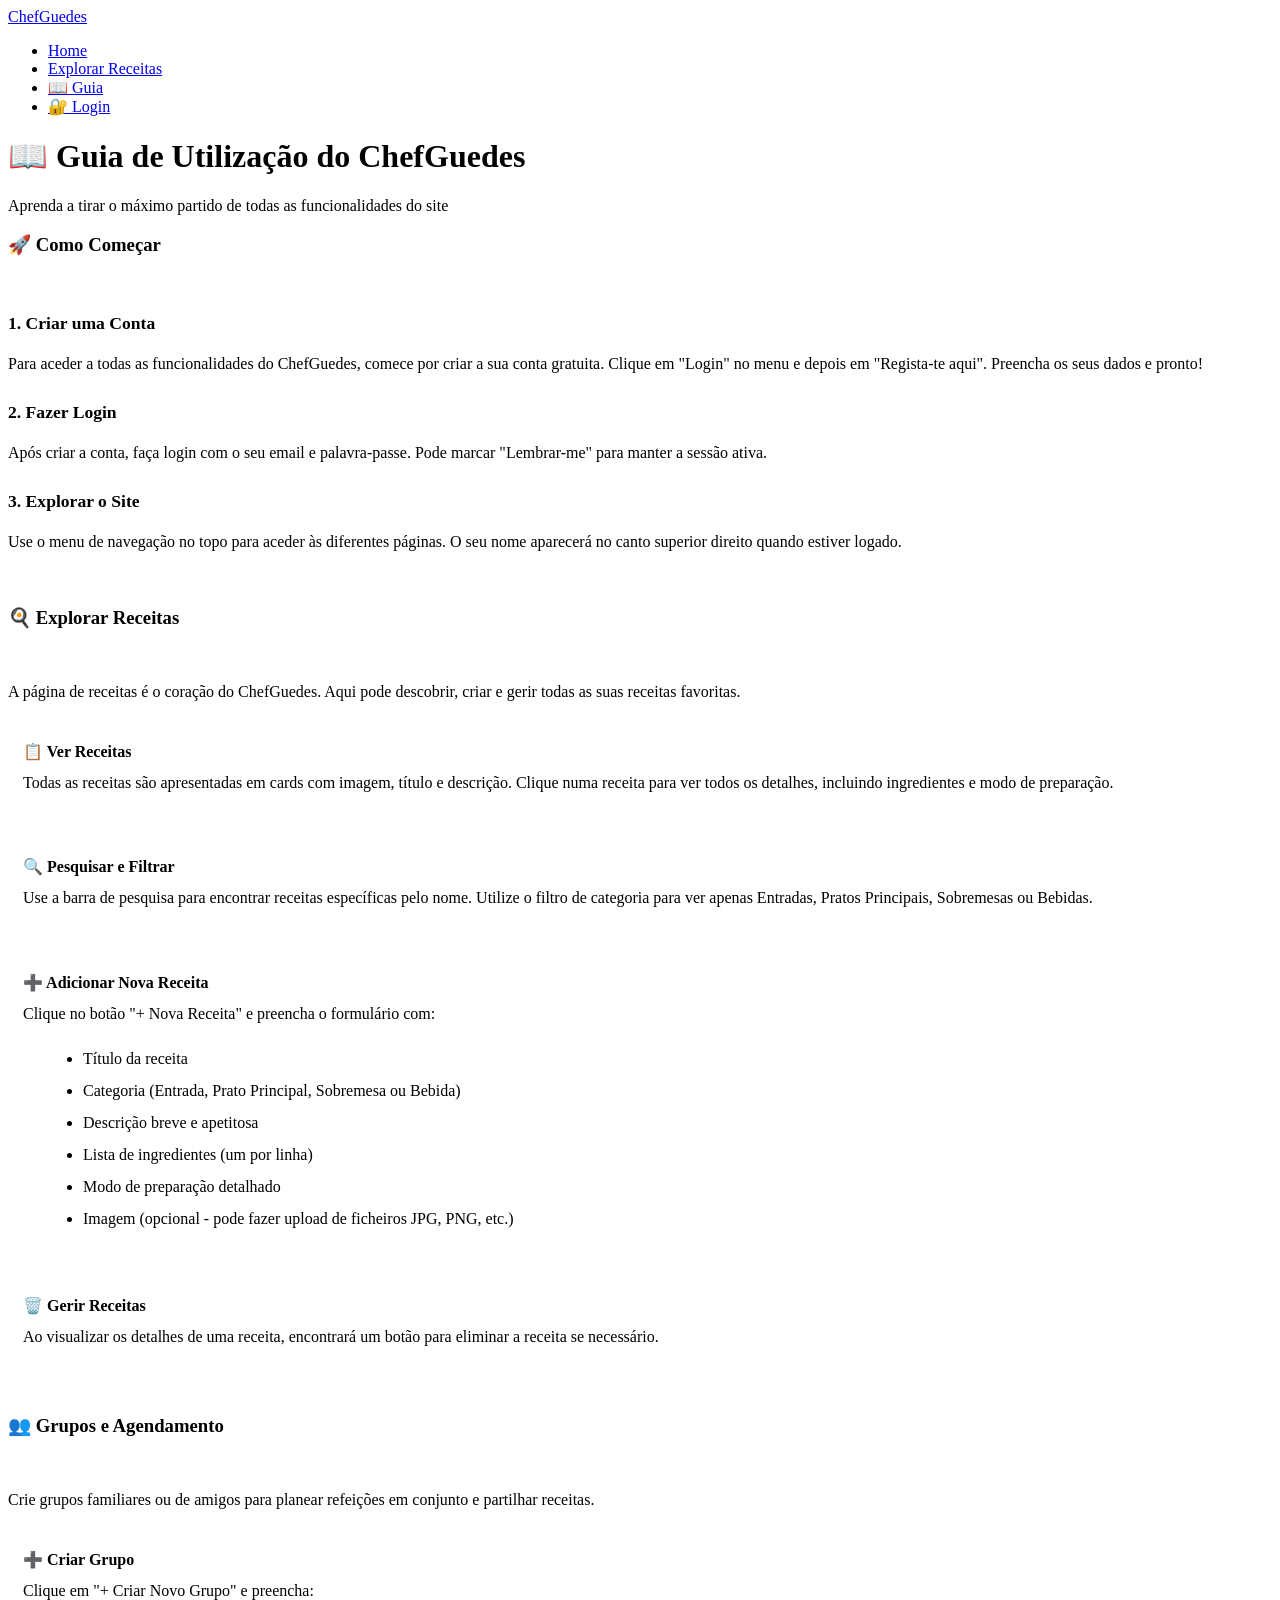
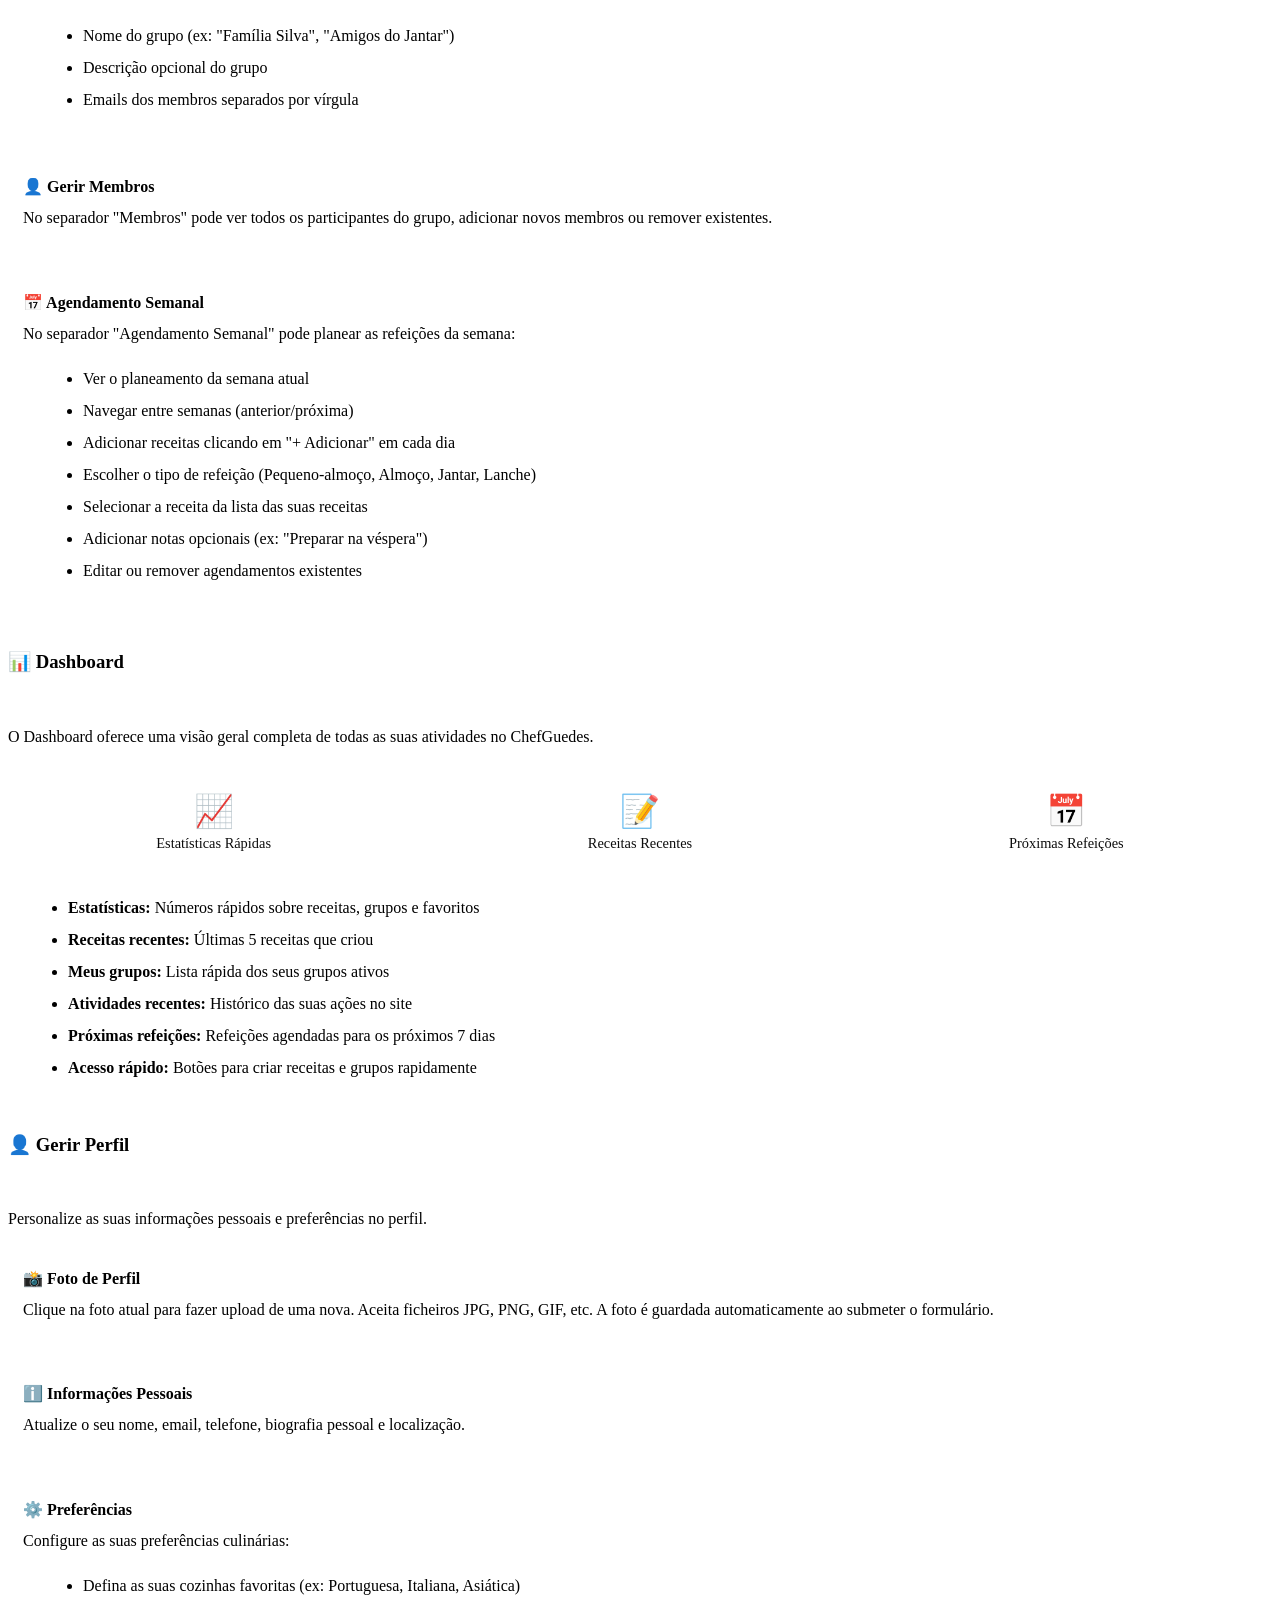
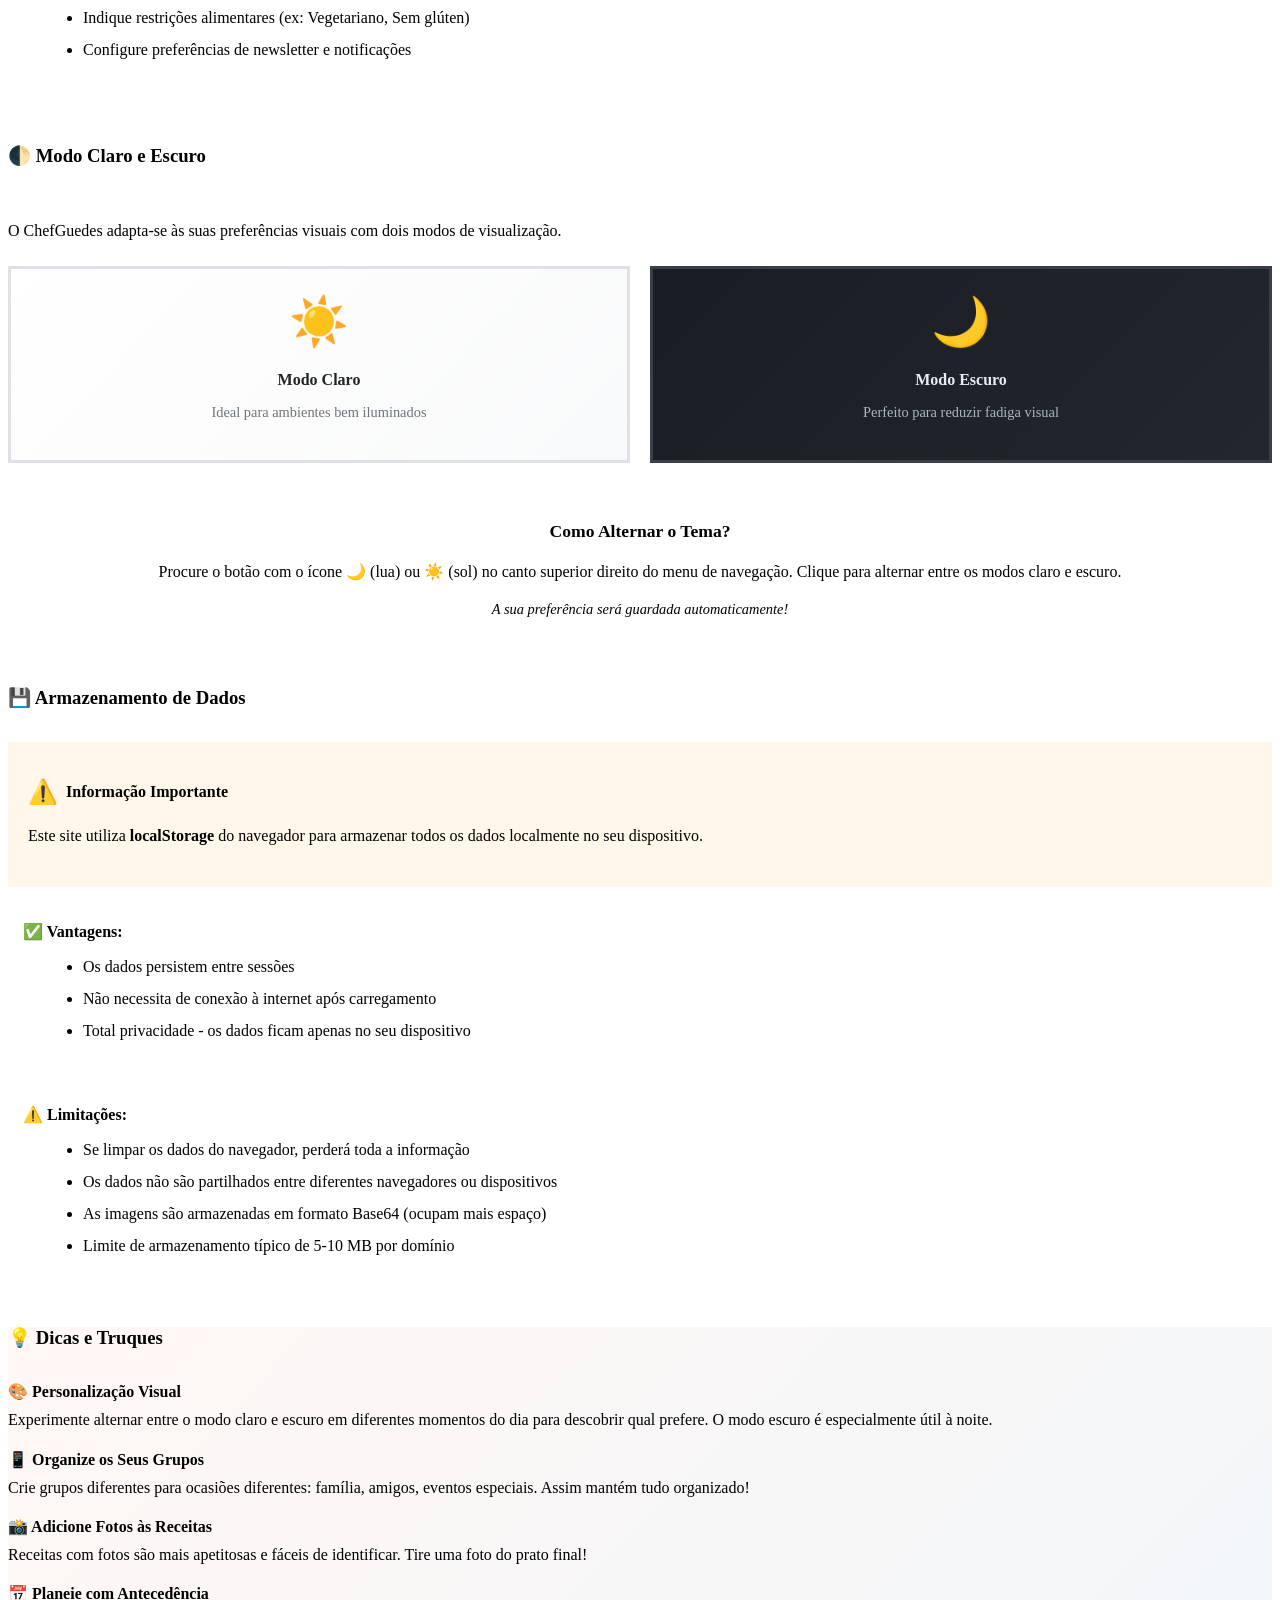
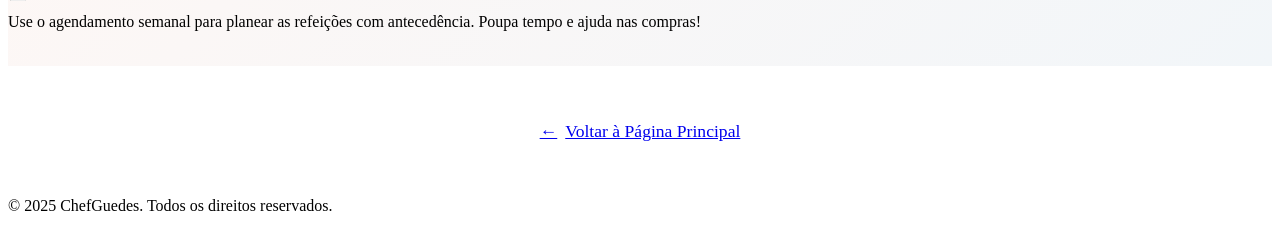
==== commit e86ba06e: "...... ......" ====
--- a/guia.html
+++ b/guia.html
@@ -15,7 +15,6 @@
             <ul class="nav-menu">
                 <li><a href="index.html">Home</a></li>
                 <li><a href="pages/explorar-receitas.html">Explorar Receitas</a></li>
-                <li><a href="pages/grupos.html">Grupos</a></li>
                 <li><a href="guia.html" class="active">📖 Guia</a></li>
                 <li id="authMenuItems"><a href="login.html">🔐 Login</a></li>
             </ul>
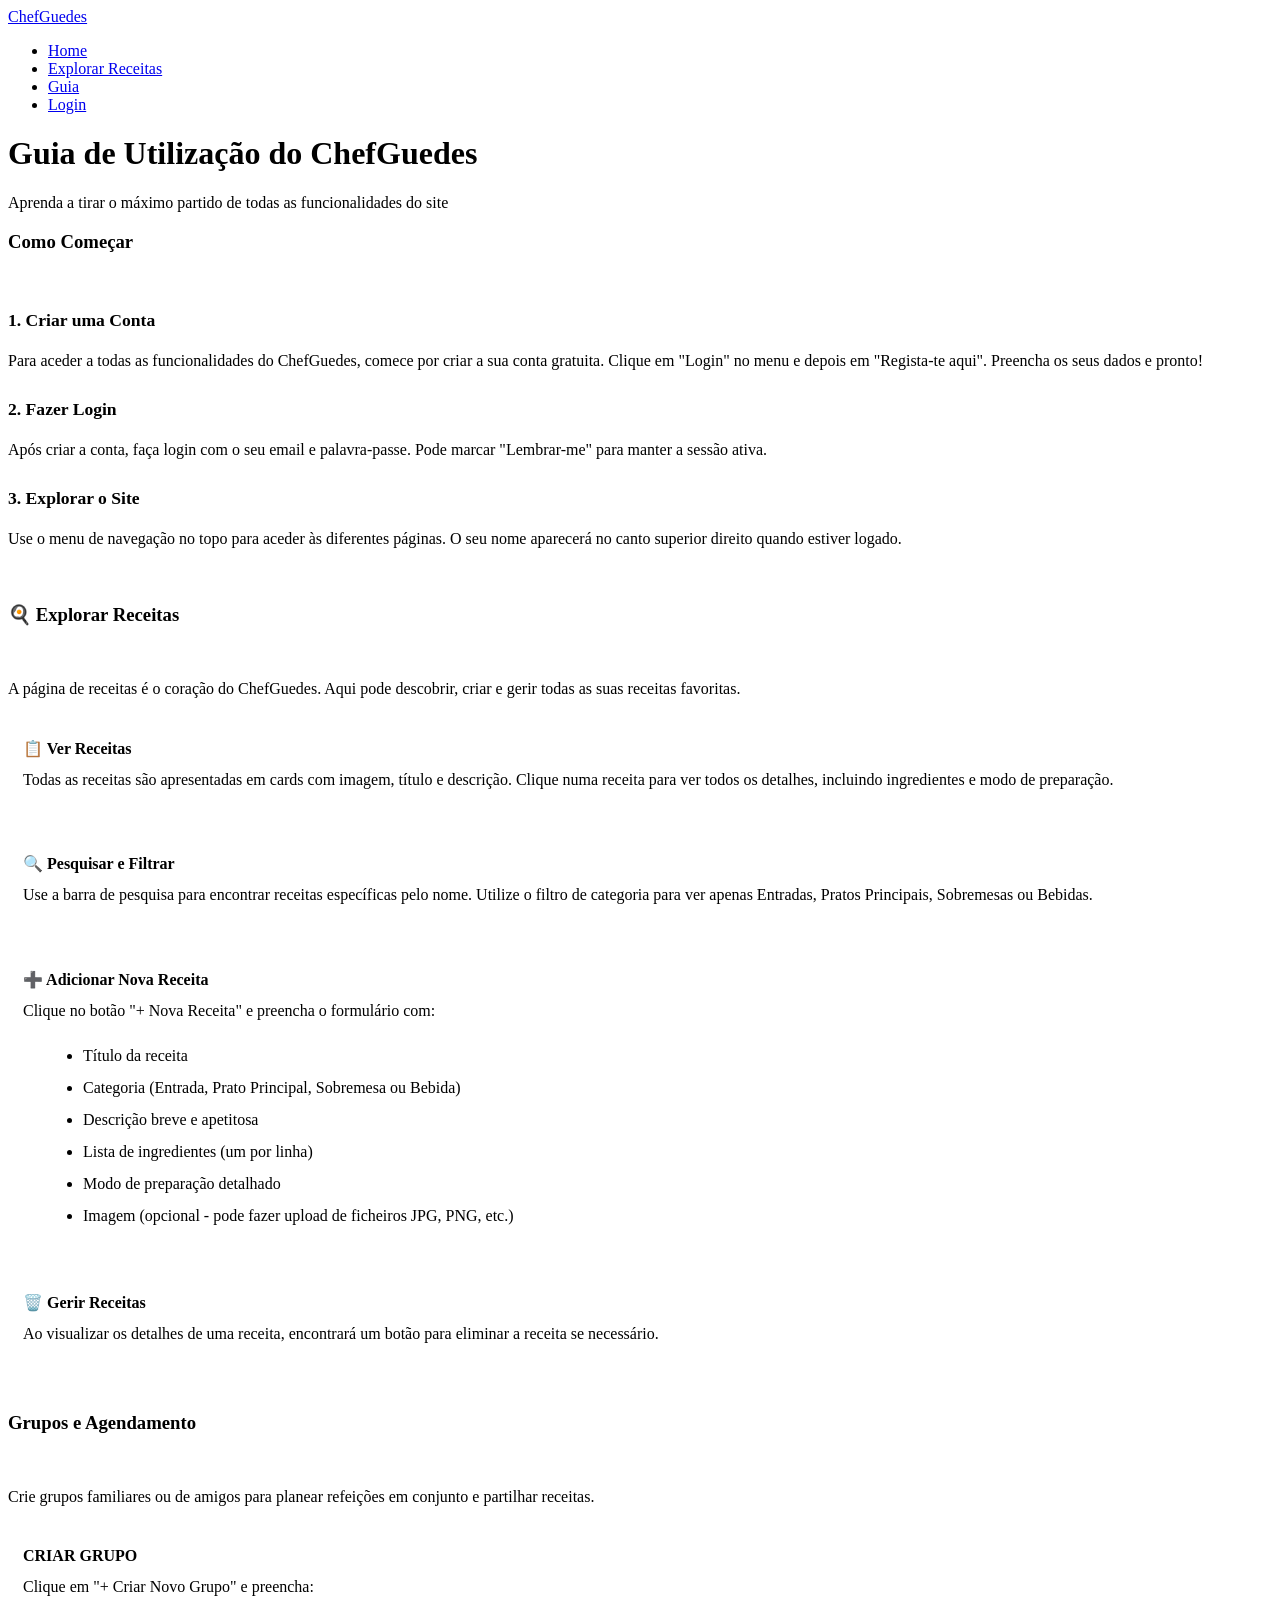
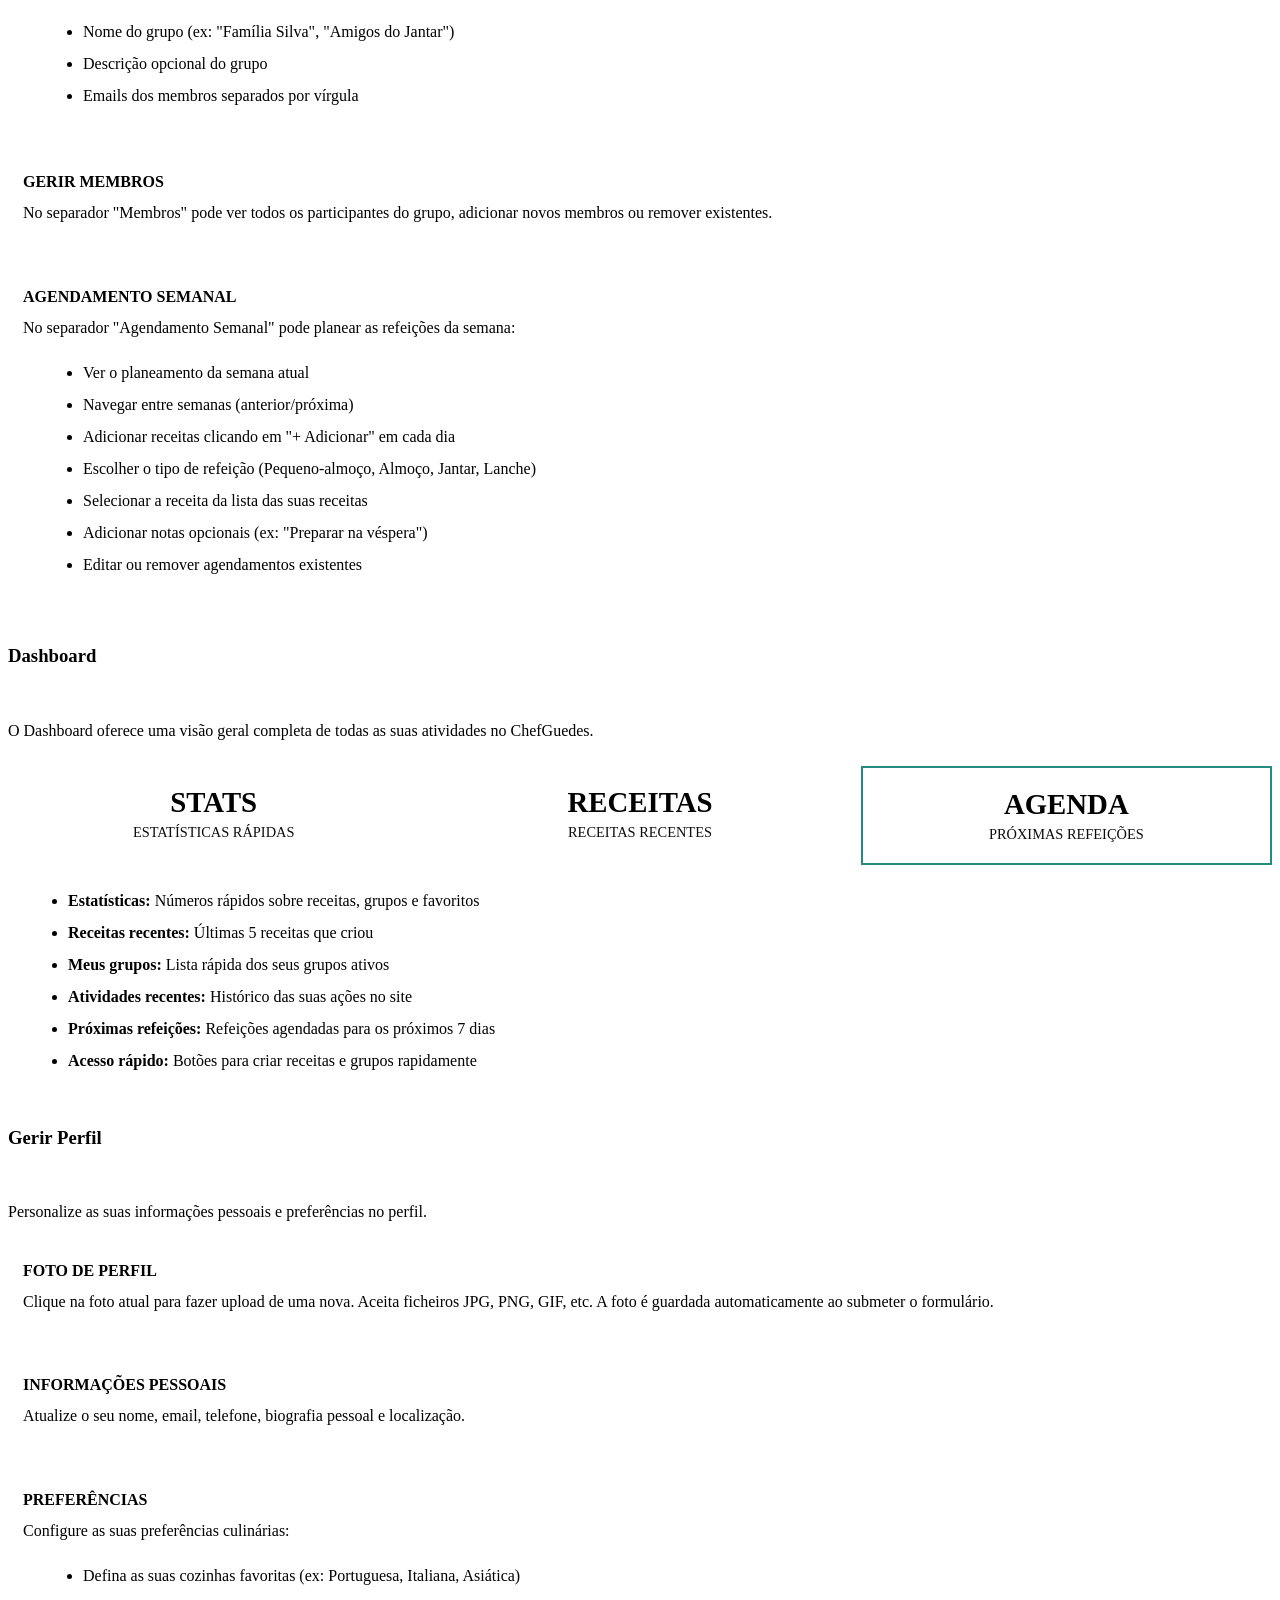
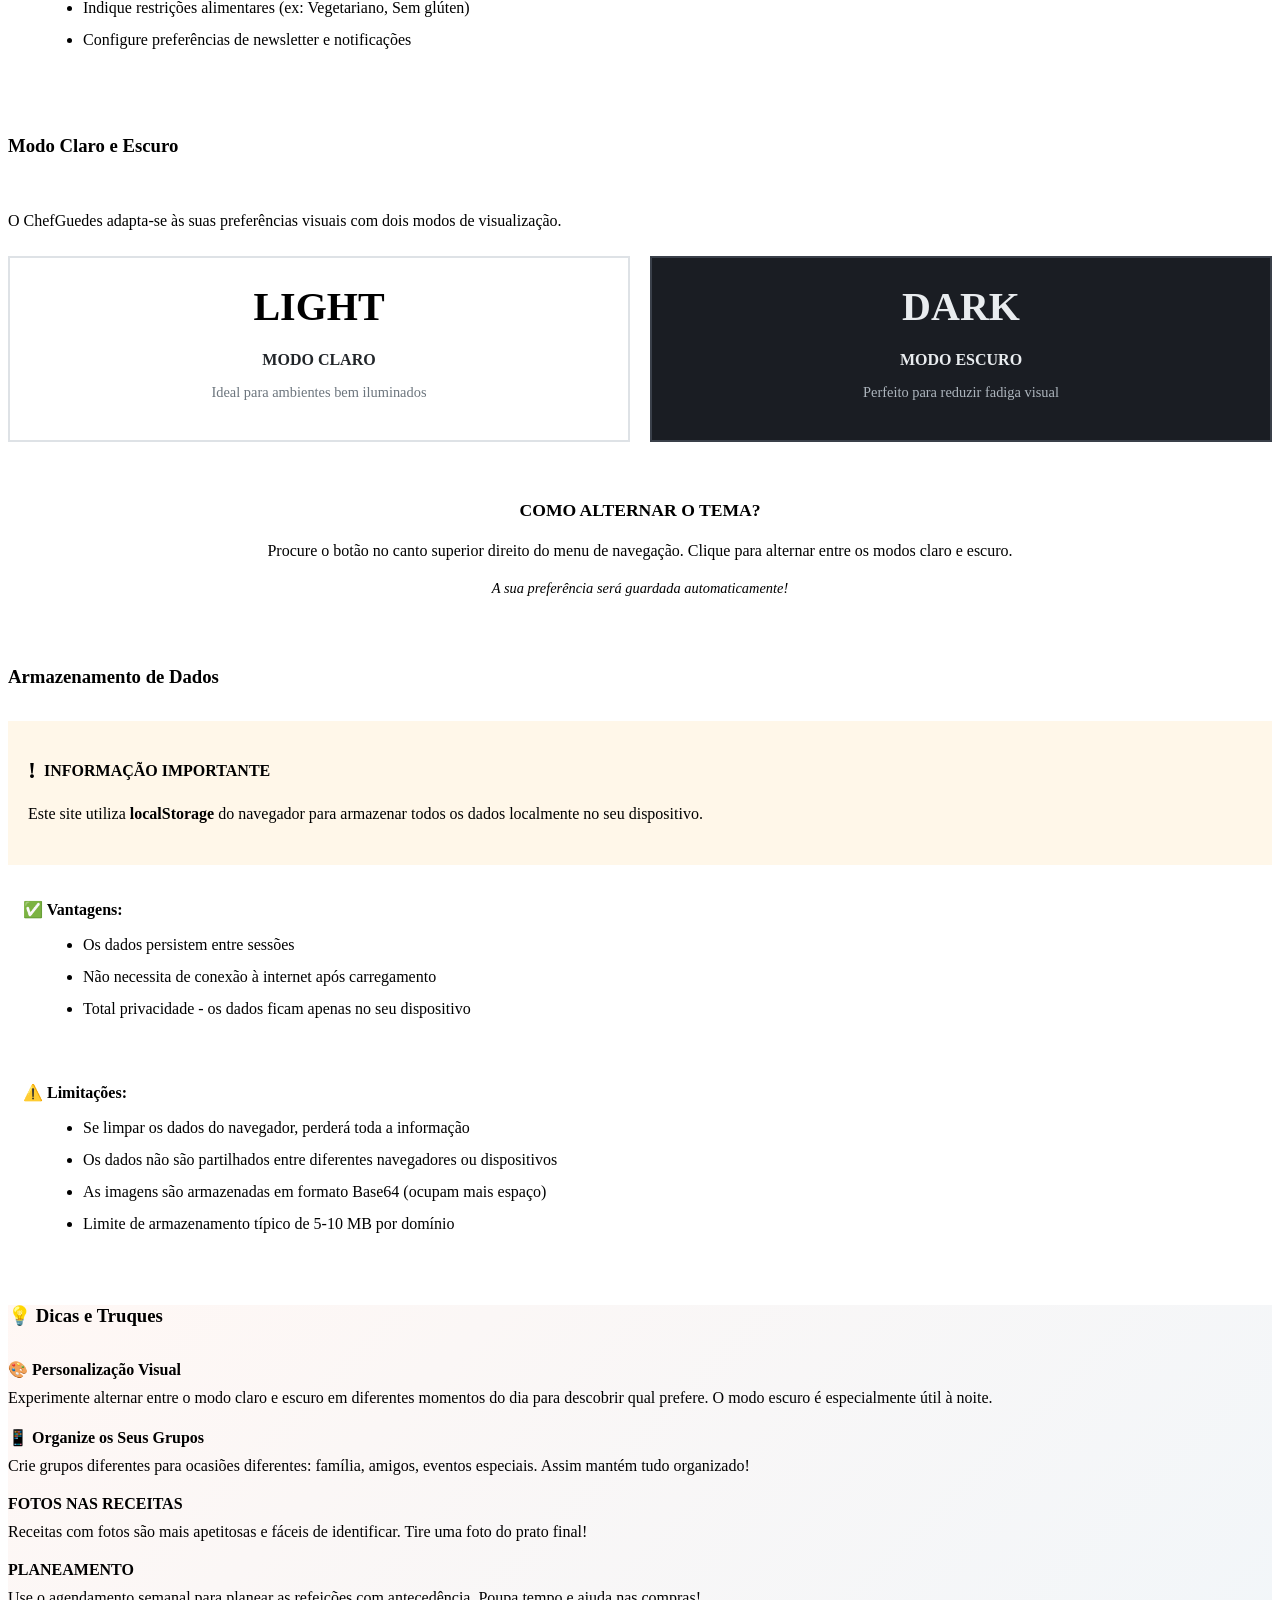
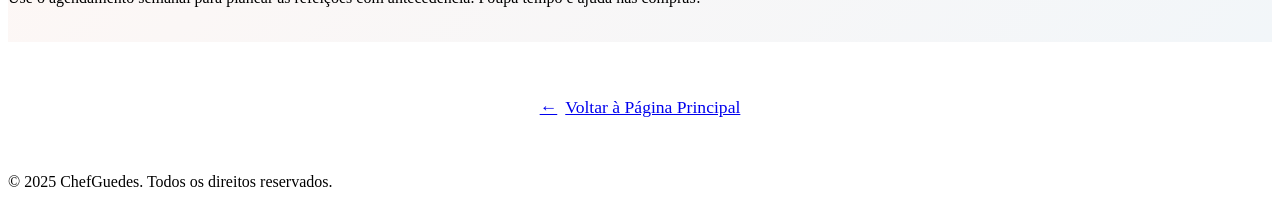
==== commit 7f2ee7e4: "...... ......" ====
--- a/guia.html
+++ b/guia.html
@@ -15,21 +15,21 @@
             <ul class="nav-menu">
                 <li><a href="index.html">Home</a></li>
                 <li><a href="pages/explorar-receitas.html">Explorar Receitas</a></li>
-                <li><a href="guia.html" class="active">📖 Guia</a></li>
-                <li id="authMenuItems"><a href="login.html">🔐 Login</a></li>
+                <li><a href="guia.html" class="active">Guia</a></li>
+                <li id="authMenuItems"><a href="login.html">Login</a></li>
             </ul>
         </div>
     </nav>
 
     <main class="container">
         <div class="page-header">
-            <h1>📖 Guia de Utilização do ChefGuedes</h1>
+            <h1>Guia de Utilização do ChefGuedes</h1>
             <p>Aprenda a tirar o máximo partido de todas as funcionalidades do site</p>
         </div>
 
         <!-- Seção 1: Começar -->
         <div class="dashboard-card">
-            <h3>🚀 Como Começar</h3>
+            <h3>Como Começar</h3>
             <div style="padding: 15px 0;">
                 <h4 style="color: var(--primary-color); margin-bottom: 10px; font-size: 1.1rem;">1. Criar uma Conta</h4>
                 <p style="color: var(--text-secondary); margin-bottom: 15px; line-height: 1.8;">
@@ -96,14 +96,14 @@
 
         <!-- Seção 3: Grupos -->
         <div class="dashboard-card">
-            <h3>👥 Grupos e Agendamento</h3>
+            <h3>Grupos e Agendamento</h3>
             <div style="padding: 15px 0;">
                 <p style="color: var(--text-secondary); margin-bottom: 20px; line-height: 1.8;">
                     Crie grupos familiares ou de amigos para planear refeições em conjunto e partilhar receitas.
                 </p>
 
-                <div style="background: var(--bg-secondary); padding: 15px; border-radius: var(--border-radius-sm); margin-bottom: 15px; border-left: 4px solid var(--secondary-color);">
-                    <strong style="color: var(--text-primary);">➕ Criar Grupo</strong>
+                <div style="background: var(--bg-secondary); padding: 15px; border-radius: 0; margin-bottom: 15px; border-left: 4px solid var(--secondary-color);">
+                    <strong style="color: var(--text-primary);">CRIAR GRUPO</strong>
                     <p style="color: var(--text-secondary); margin-top: 8px; margin-bottom: 10px; line-height: 1.7;">
                         Clique em "+ Criar Novo Grupo" e preencha:
                     </p>
@@ -114,15 +114,15 @@
                     </ul>
                 </div>
 
-                <div style="background: var(--bg-secondary); padding: 15px; border-radius: var(--border-radius-sm); margin-bottom: 15px; border-left: 4px solid var(--secondary-color);">
-                    <strong style="color: var(--text-primary);">👤 Gerir Membros</strong>
+                <div style="background: var(--bg-secondary); padding: 15px; border-radius: 0; margin-bottom: 15px; border-left: 4px solid var(--secondary-color);">
+                    <strong style="color: var(--text-primary);">GERIR MEMBROS</strong>
                     <p style="color: var(--text-secondary); margin-top: 8px; line-height: 1.7;">
                         No separador "Membros" pode ver todos os participantes do grupo, adicionar novos membros ou remover existentes.
                     </p>
                 </div>
 
-                <div style="background: var(--bg-secondary); padding: 15px; border-radius: var(--border-radius-sm); border-left: 4px solid var(--primary-color);">
-                    <strong style="color: var(--text-primary);">📅 Agendamento Semanal</strong>
+                <div style="background: var(--bg-secondary); padding: 15px; border-radius: 0; border-left: 4px solid var(--primary-color);">
+                    <strong style="color: var(--text-primary);">AGENDAMENTO SEMANAL</strong>
                     <p style="color: var(--text-secondary); margin-top: 8px; margin-bottom: 10px; line-height: 1.7;">
                         No separador "Agendamento Semanal" pode planear as refeições da semana:
                     </p>
@@ -141,24 +141,24 @@
 
         <!-- Seção 4: Dashboard -->
         <div class="dashboard-card">
-            <h3>📊 Dashboard</h3>
+            <h3>Dashboard</h3>
             <div style="padding: 15px 0;">
                 <p style="color: var(--text-secondary); margin-bottom: 20px; line-height: 1.8;">
                     O Dashboard oferece uma visão geral completa de todas as suas atividades no ChefGuedes.
                 </p>
 
                 <div style="display: grid; grid-template-columns: repeat(auto-fit, minmax(200px, 1fr)); gap: 15px; margin-bottom: 20px;">
-                    <div style="background: linear-gradient(135deg, var(--primary-color), var(--primary-dark)); padding: 20px; border-radius: var(--border-radius-sm); text-align: center; color: var(--text-inverse);">
-                        <div style="font-size: 2rem; font-weight: 700; margin-bottom: 5px;">📈</div>
-                        <div style="font-size: 0.9rem; opacity: 0.95;">Estatísticas Rápidas</div>
-                    </div>
-                    <div style="background: linear-gradient(135deg, var(--secondary-color), var(--secondary-dark)); padding: 20px; border-radius: var(--border-radius-sm); text-align: center; color: var(--text-inverse);">
-                        <div style="font-size: 2rem; font-weight: 700; margin-bottom: 5px;">📝</div>
-                        <div style="font-size: 0.9rem; opacity: 0.95;">Receitas Recentes</div>
-                    </div>
-                    <div style="background: linear-gradient(135deg, var(--success-color), #238c7f); padding: 20px; border-radius: var(--border-radius-sm); text-align: center; color: var(--text-inverse);">
-                        <div style="font-size: 2rem; font-weight: 700; margin-bottom: 5px;">📅</div>
-                        <div style="font-size: 0.9rem; opacity: 0.95;">Próximas Refeições</div>
+                    <div style="background: var(--primary-color); padding: 20px; border-radius: 0; text-align: center; color: var(--text-inverse); border: 2px solid var(--primary-dark);">
+                        <div style="font-size: 1.8rem; font-weight: 700; margin-bottom: 5px;">STATS</div>
+                        <div style="font-size: 0.9rem; opacity: 0.95; text-transform: uppercase;">Estatísticas Rápidas</div>
+                    </div>
+                    <div style="background: var(--secondary-color); padding: 20px; border-radius: 0; text-align: center; color: var(--text-inverse); border: 2px solid var(--secondary-dark);">
+                        <div style="font-size: 1.8rem; font-weight: 700; margin-bottom: 5px;">RECEITAS</div>
+                        <div style="font-size: 0.9rem; opacity: 0.95; text-transform: uppercase;">Receitas Recentes</div>
+                    </div>
+                    <div style="background: var(--success-color); padding: 20px; border-radius: 0; text-align: center; color: var(--text-inverse); border: 2px solid #238c7f;">
+                        <div style="font-size: 1.8rem; font-weight: 700; margin-bottom: 5px;">AGENDA</div>
+                        <div style="font-size: 0.9rem; opacity: 0.95; text-transform: uppercase;">Próximas Refeições</div>
                     </div>
                 </div>
 
@@ -175,28 +175,28 @@
 
         <!-- Seção 5: Perfil -->
         <div class="dashboard-card">
-            <h3>👤 Gerir Perfil</h3>
+            <h3>Gerir Perfil</h3>
             <div style="padding: 15px 0;">
                 <p style="color: var(--text-secondary); margin-bottom: 20px; line-height: 1.8;">
                     Personalize as suas informações pessoais e preferências no perfil.
                 </p>
 
-                <div style="background: var(--bg-secondary); padding: 15px; border-radius: var(--border-radius-sm); margin-bottom: 15px; border-left: 4px solid var(--primary-color);">
-                    <strong style="color: var(--text-primary);">📸 Foto de Perfil</strong>
+                <div style="background: var(--bg-secondary); padding: 15px; border-radius: 0; margin-bottom: 15px; border-left: 4px solid var(--primary-color);">
+                    <strong style="color: var(--text-primary);">FOTO DE PERFIL</strong>
                     <p style="color: var(--text-secondary); margin-top: 8px; line-height: 1.7;">
                         Clique na foto atual para fazer upload de uma nova. Aceita ficheiros JPG, PNG, GIF, etc. A foto é guardada automaticamente ao submeter o formulário.
                     </p>
                 </div>
 
-                <div style="background: var(--bg-secondary); padding: 15px; border-radius: var(--border-radius-sm); margin-bottom: 15px; border-left: 4px solid var(--accent-color);">
-                    <strong style="color: var(--text-primary);">ℹ️ Informações Pessoais</strong>
+                <div style="background: var(--bg-secondary); padding: 15px; border-radius: 0; margin-bottom: 15px; border-left: 4px solid var(--accent-color);">
+                    <strong style="color: var(--text-primary);">INFORMAÇÕES PESSOAIS</strong>
                     <p style="color: var(--text-secondary); margin-top: 8px; line-height: 1.7;">
                         Atualize o seu nome, email, telefone, biografia pessoal e localização.
                     </p>
                 </div>
 
-                <div style="background: var(--bg-secondary); padding: 15px; border-radius: var(--border-radius-sm); margin-bottom: 15px; border-left: 4px solid var(--success-color);">
-                    <strong style="color: var(--text-primary);">⚙️ Preferências</strong>
+                <div style="background: var(--bg-secondary); padding: 15px; border-radius: 0; margin-bottom: 15px; border-left: 4px solid var(--success-color);">
+                    <strong style="color: var(--text-primary);">PREFERÊNCIAS</strong>
                     <p style="color: var(--text-secondary); margin-top: 8px; margin-bottom: 10px; line-height: 1.7;">
                         Configure as suas preferências culinárias:
                     </p>
@@ -211,31 +211,31 @@
 
         <!-- Seção 6: Modo Claro/Escuro -->
         <div class="dashboard-card">
-            <h3>🌓 Modo Claro e Escuro</h3>
+            <h3>Modo Claro e Escuro</h3>
             <div style="padding: 15px 0;">
                 <p style="color: var(--text-secondary); margin-bottom: 20px; line-height: 1.8;">
                     O ChefGuedes adapta-se às suas preferências visuais com dois modos de visualização.
                 </p>
 
                 <div style="display: grid; grid-template-columns: repeat(auto-fit, minmax(250px, 1fr)); gap: 20px; margin-bottom: 20px;">
-                    <div style="background: linear-gradient(135deg, #ffffff, #f8f9fa); padding: 25px; border-radius: var(--border-radius); border: 3px solid #dee2e6; text-align: center;">
-                        <div style="font-size: 3rem; margin-bottom: 10px;">☀️</div>
-                        <h4 style="color: #212529; margin-bottom: 10px;">Modo Claro</h4>
+                    <div style="background: #ffffff; padding: 25px; border-radius: 0; border: 2px solid #dee2e6; text-align: center;">
+                        <div style="font-size: 2.5rem; margin-bottom: 10px; font-weight: 700;">LIGHT</div>
+                        <h4 style="color: #212529; margin-bottom: 10px; text-transform: uppercase;">Modo Claro</h4>
                         <p style="color: #6c757d; font-size: 0.9rem;">Ideal para ambientes bem iluminados</p>
                     </div>
-                    <div style="background: linear-gradient(135deg, #1a1d23, #22262e); padding: 25px; border-radius: var(--border-radius); border: 3px solid #3a404a; text-align: center;">
-                        <div style="font-size: 3rem; margin-bottom: 10px;">🌙</div>
-                        <h4 style="color: #e9ecef; margin-bottom: 10px;">Modo Escuro</h4>
+                    <div style="background: #1a1d23; padding: 25px; border-radius: 0; border: 2px solid #3a404a; text-align: center;">
+                        <div style="font-size: 2.5rem; margin-bottom: 10px; font-weight: 700; color: #e9ecef;">DARK</div>
+                        <h4 style="color: #e9ecef; margin-bottom: 10px; text-transform: uppercase;">Modo Escuro</h4>
                         <p style="color: #adb5bd; font-size: 0.9rem;">Perfeito para reduzir fadiga visual</p>
                     </div>
                 </div>
 
-                <div style="background: var(--bg-secondary); padding: 20px; border-radius: var(--border-radius-sm); border-left: 4px solid var(--primary-color); text-align: center;">
-                    <p style="color: var(--text-primary); font-weight: 600; margin-bottom: 12px; font-size: 1.1rem;">
+                <div style="background: var(--bg-secondary); padding: 20px; border-radius: 0; border-left: 4px solid var(--primary-color); text-align: center;">
+                    <p style="color: var(--text-primary); font-weight: 600; margin-bottom: 12px; font-size: 1.1rem; text-transform: uppercase;">
                         Como Alternar o Tema?
                     </p>
                     <p style="color: var(--text-secondary); line-height: 1.8; margin-bottom: 15px;">
-                        Procure o botão com o ícone <strong>🌙</strong> (lua) ou <strong>☀️</strong> (sol) no canto superior direito do menu de navegação. Clique para alternar entre os modos claro e escuro.
+                        Procure o botão no canto superior direito do menu de navegação. Clique para alternar entre os modos claro e escuro.
                     </p>
                     <p style="color: var(--text-light); font-size: 0.9rem; font-style: italic;">
                         A sua preferência será guardada automaticamente!
@@ -246,11 +246,11 @@
 
         <!-- Seção 7: Armazenamento -->
         <div class="dashboard-card" style="border: 2px solid var(--accent-color);">
-            <h3>💾 Armazenamento de Dados</h3>
-            <div style="padding: 15px 0;">
-                <div style="background: rgba(247, 179, 43, 0.1); padding: 20px; border-radius: var(--border-radius-sm); border: 2px solid var(--accent-color); margin-bottom: 20px;">
-                    <p style="color: var(--text-primary); font-weight: 600; margin-bottom: 12px; display: flex; align-items: center; gap: 8px;">
-                        <span style="font-size: 1.5rem;">⚠️</span> Informação Importante
+            <h3>Armazenamento de Dados</h3>
+            <div style="padding: 15px 0;">
+                <div style="background: rgba(247, 179, 43, 0.1); padding: 20px; border-radius: 0; border: 2px solid var(--accent-color); margin-bottom: 20px;">
+                    <p style="color: var(--text-primary); font-weight: 600; margin-bottom: 12px; display: flex; align-items: center; gap: 8px; text-transform: uppercase;">
+                        <span style="font-size: 1.5rem;">!</span> Informação Importante
                     </p>
                     <p style="color: var(--text-secondary); line-height: 1.8;">
                         Este site utiliza <strong>localStorage</strong> do navegador para armazenar todos os dados localmente no seu dispositivo.
@@ -297,14 +297,14 @@
                 </div>
 
                 <div class="activity-item" style="margin-bottom: 12px;">
-                    <strong style="color: var(--success-color);">📸 Adicione Fotos às Receitas</strong>
+                    <strong style="color: var(--success-color);">FOTOS NAS RECEITAS</strong>
                     <p style="color: var(--text-secondary); margin-top: 5px; line-height: 1.7;">
                         Receitas com fotos são mais apetitosas e fáceis de identificar. Tire uma foto do prato final!
                     </p>
                 </div>
 
                 <div class="activity-item">
-                    <strong style="color: var(--accent-color);">📅 Planeie com Antecedência</strong>
+                    <strong style="color: var(--accent-color);">PLANEAMENTO</strong>
                     <p style="color: var(--text-secondary); margin-top: 5px; line-height: 1.7;">
                         Use o agendamento semanal para planear as refeições com antecedência. Poupa tempo e ajuda nas compras!
                     </p>
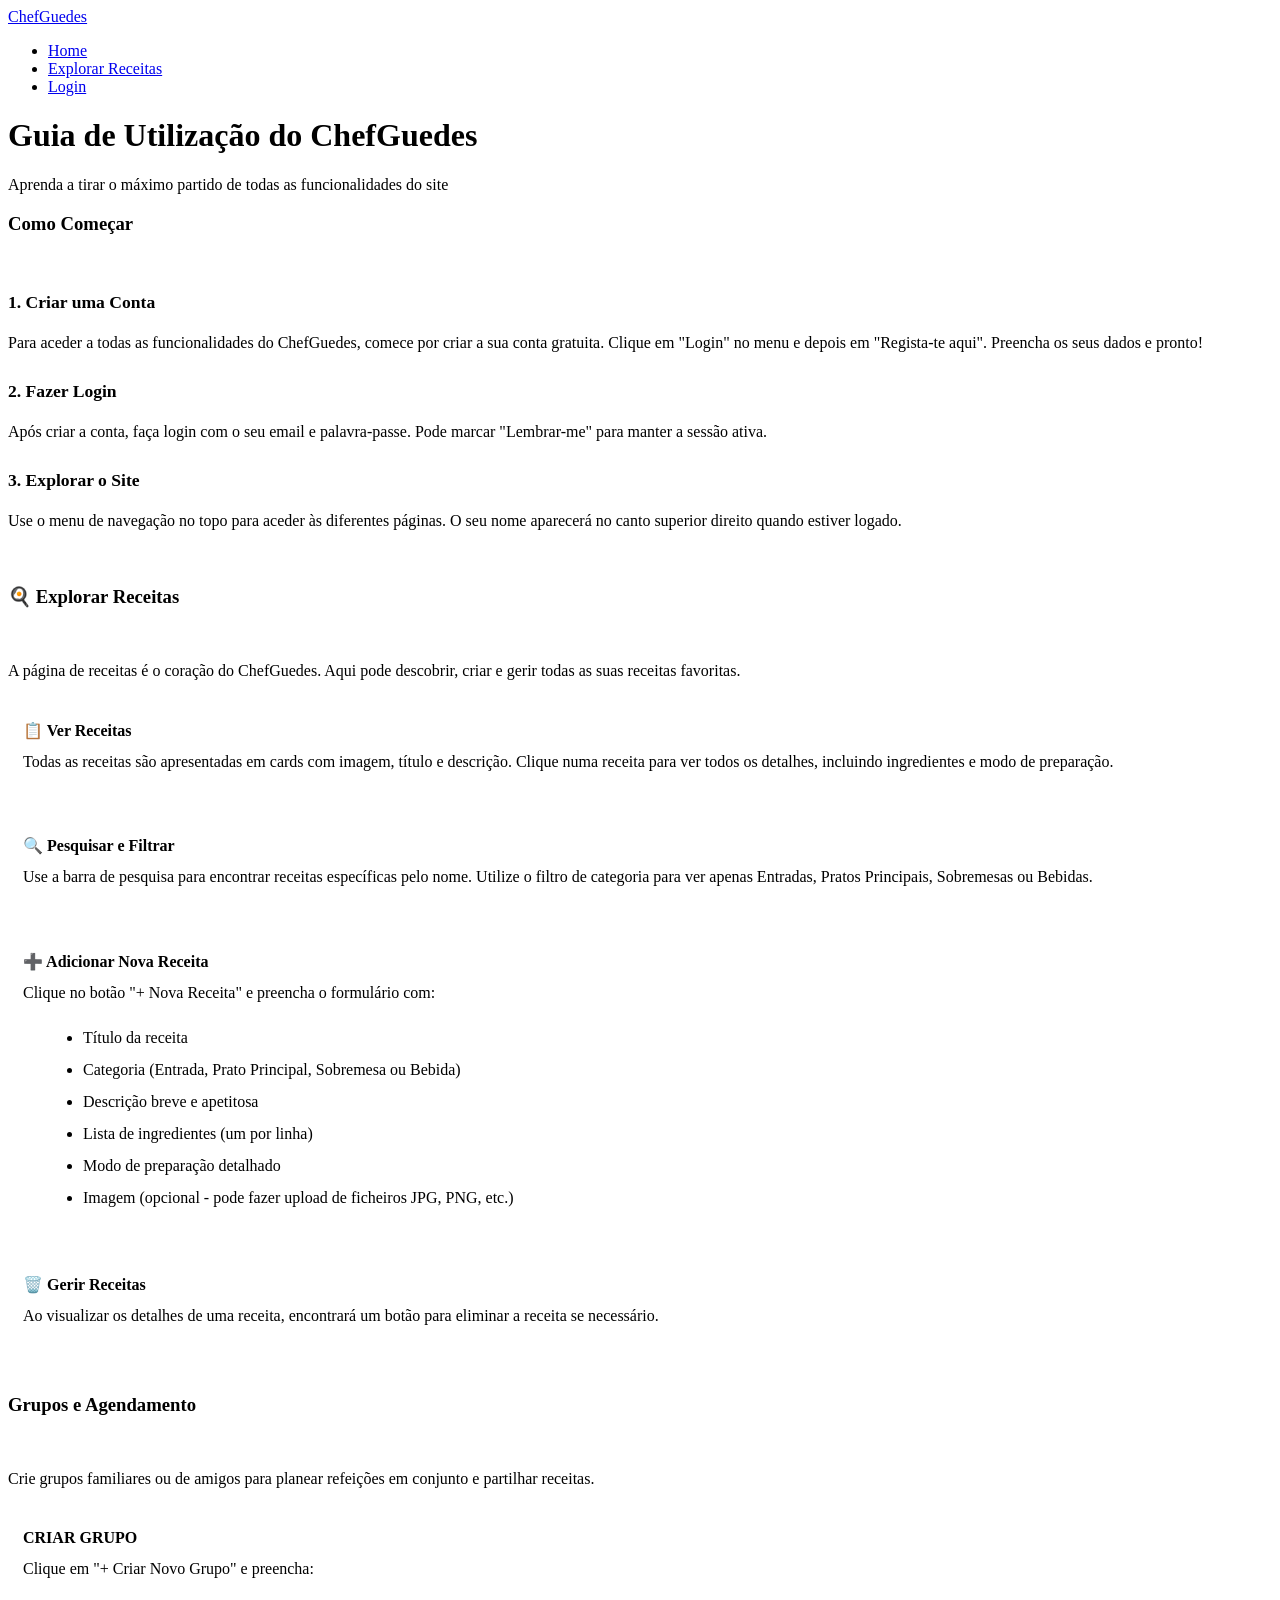
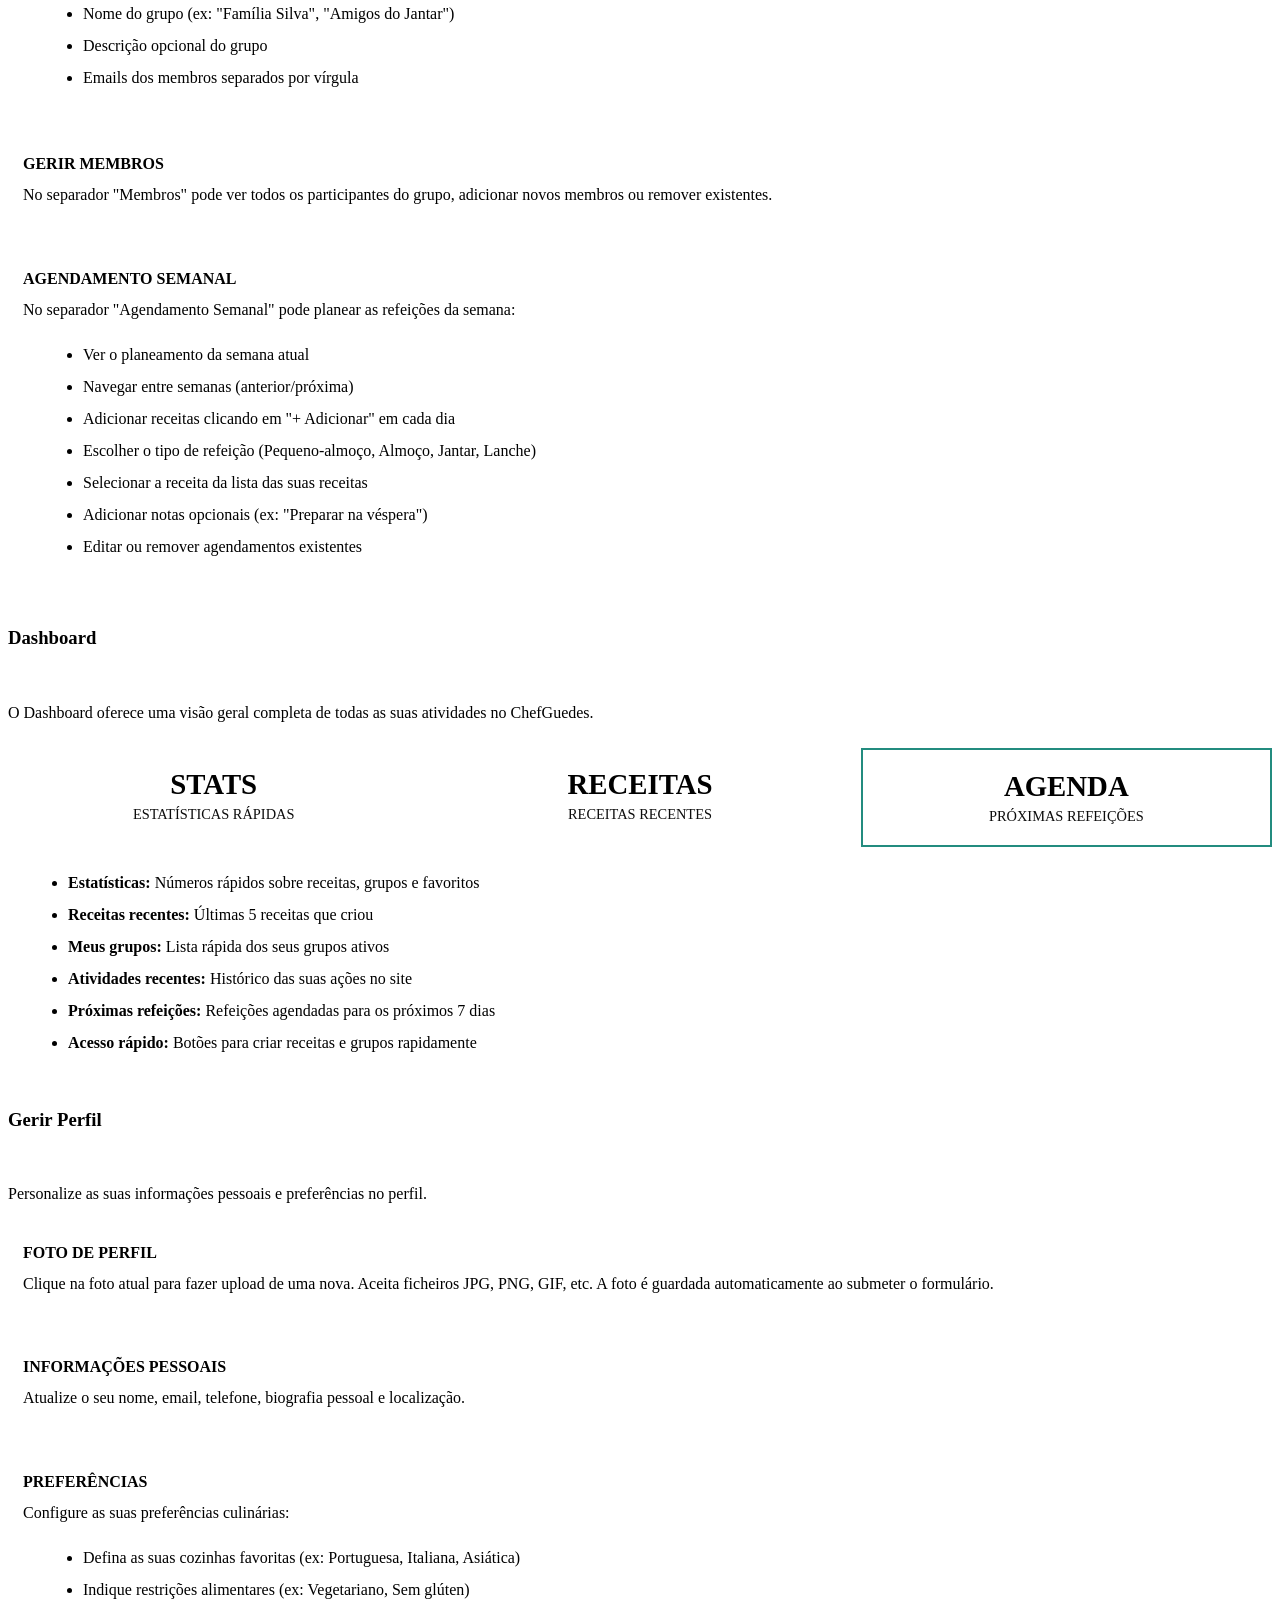
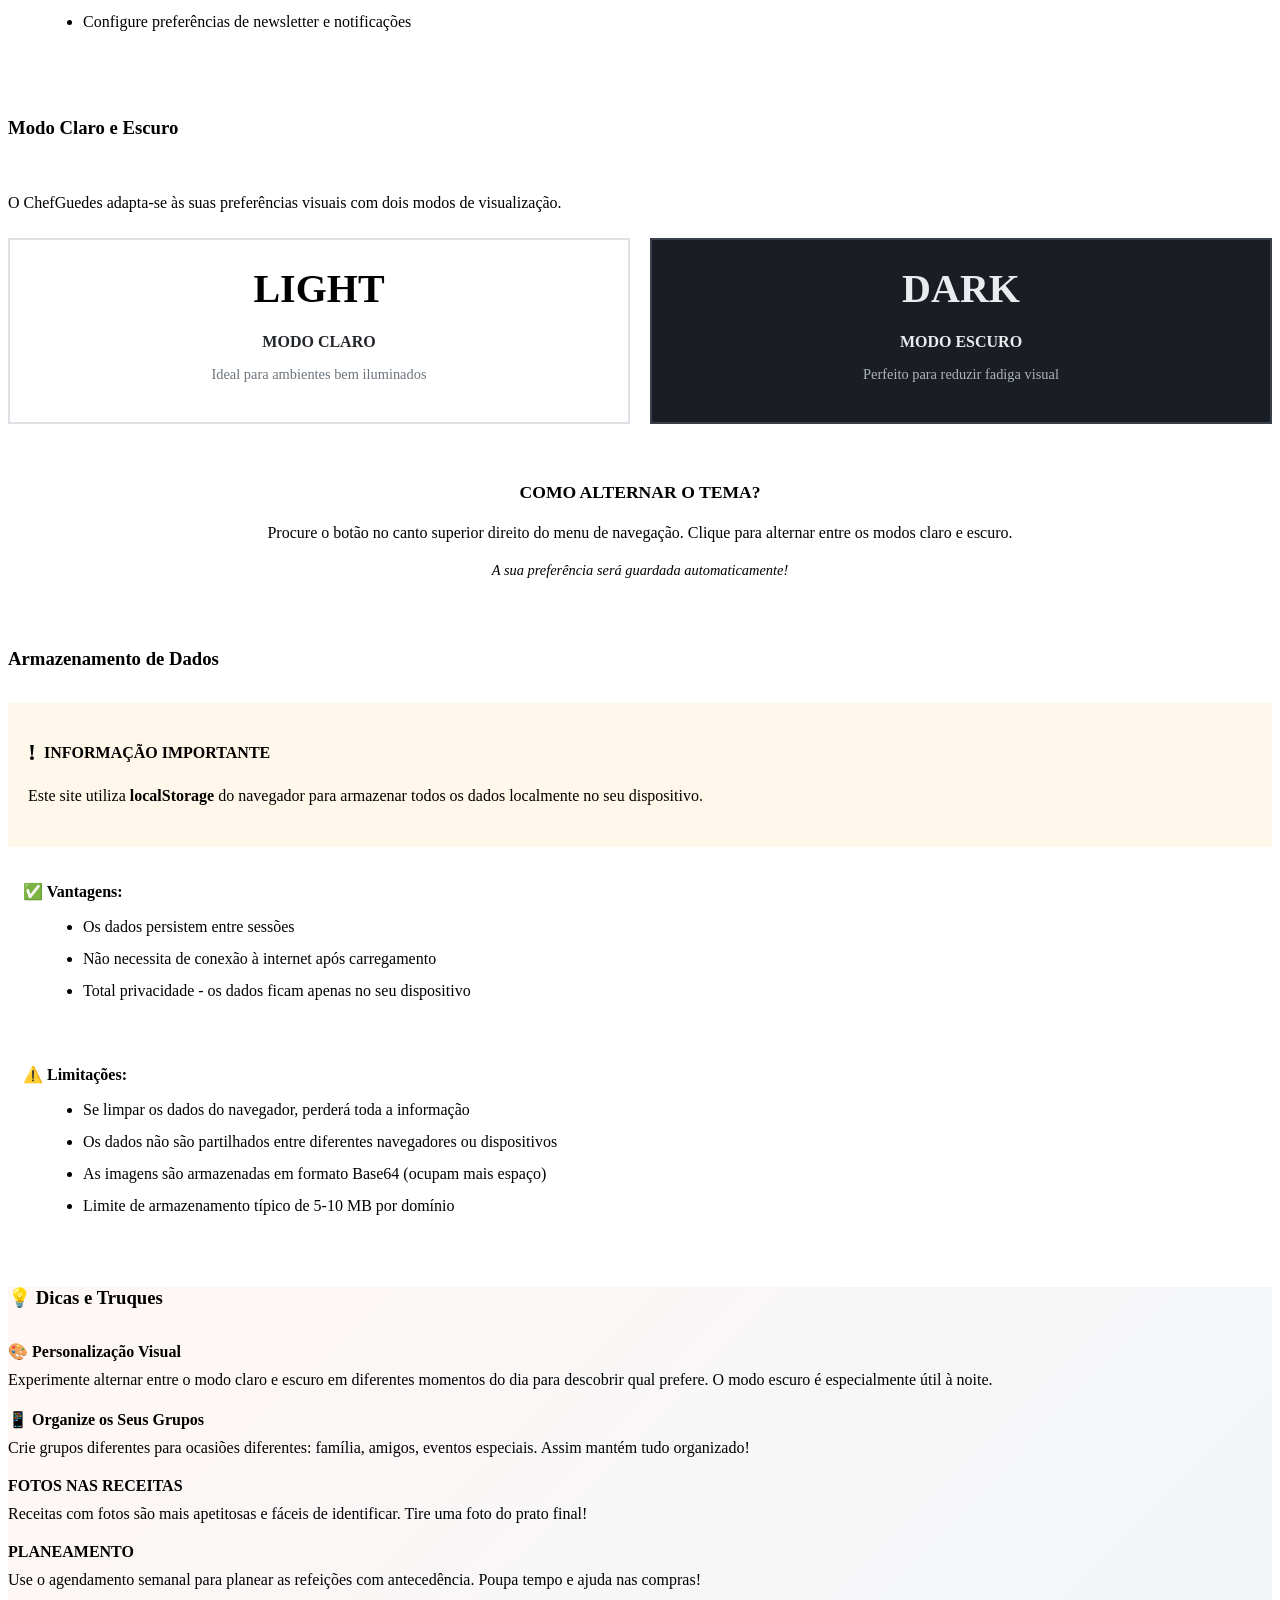
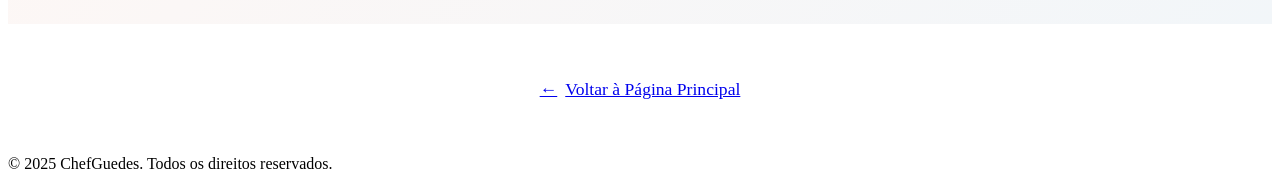
==== commit 347d4fe5: "...... ......" ====
--- a/guia.html
+++ b/guia.html
@@ -15,7 +15,6 @@
             <ul class="nav-menu">
                 <li><a href="index.html">Home</a></li>
                 <li><a href="pages/explorar-receitas.html">Explorar Receitas</a></li>
-                <li><a href="guia.html" class="active">Guia</a></li>
                 <li id="authMenuItems"><a href="login.html">Login</a></li>
             </ul>
         </div>
@@ -326,5 +325,6 @@
 
     <script src="js/main.js"></script>
     <script src="js/auth.js"></script>
+    <script src="js/clear-recipes.js"></script>
 </body>
 </html>
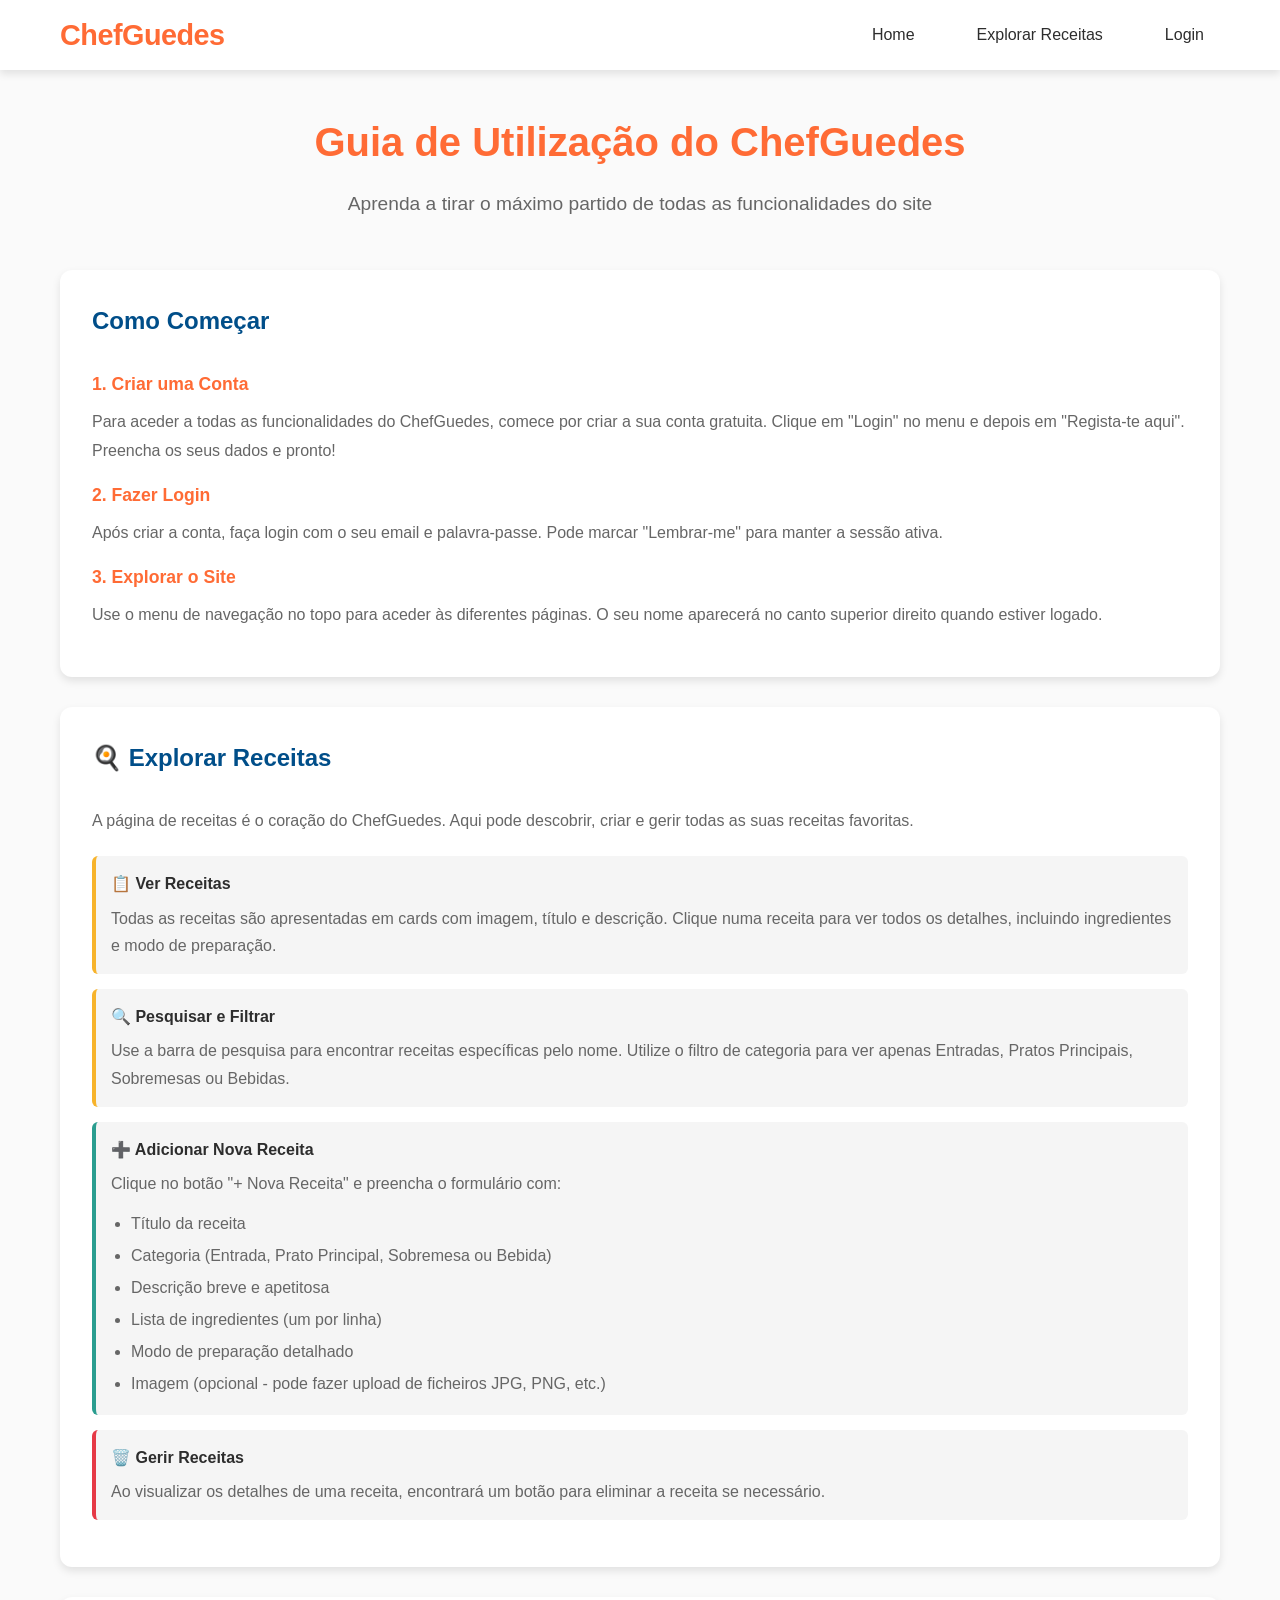
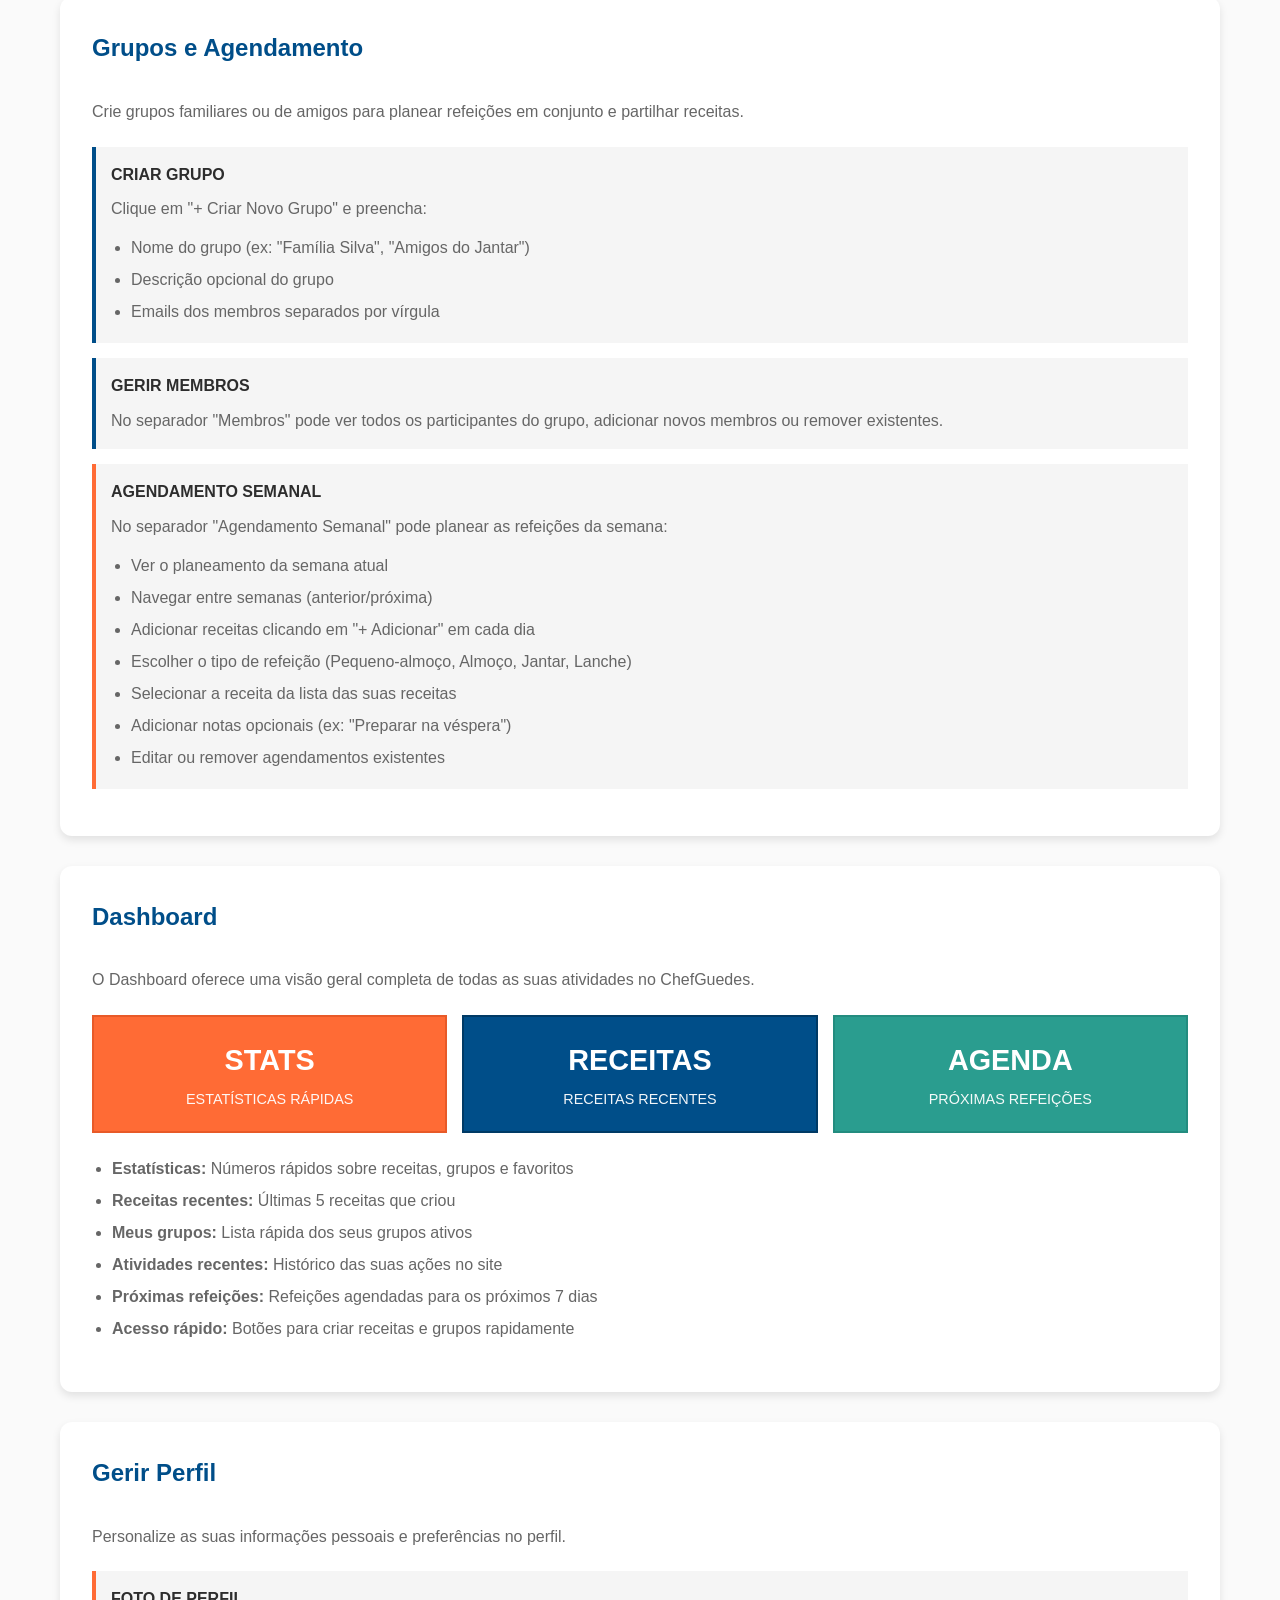
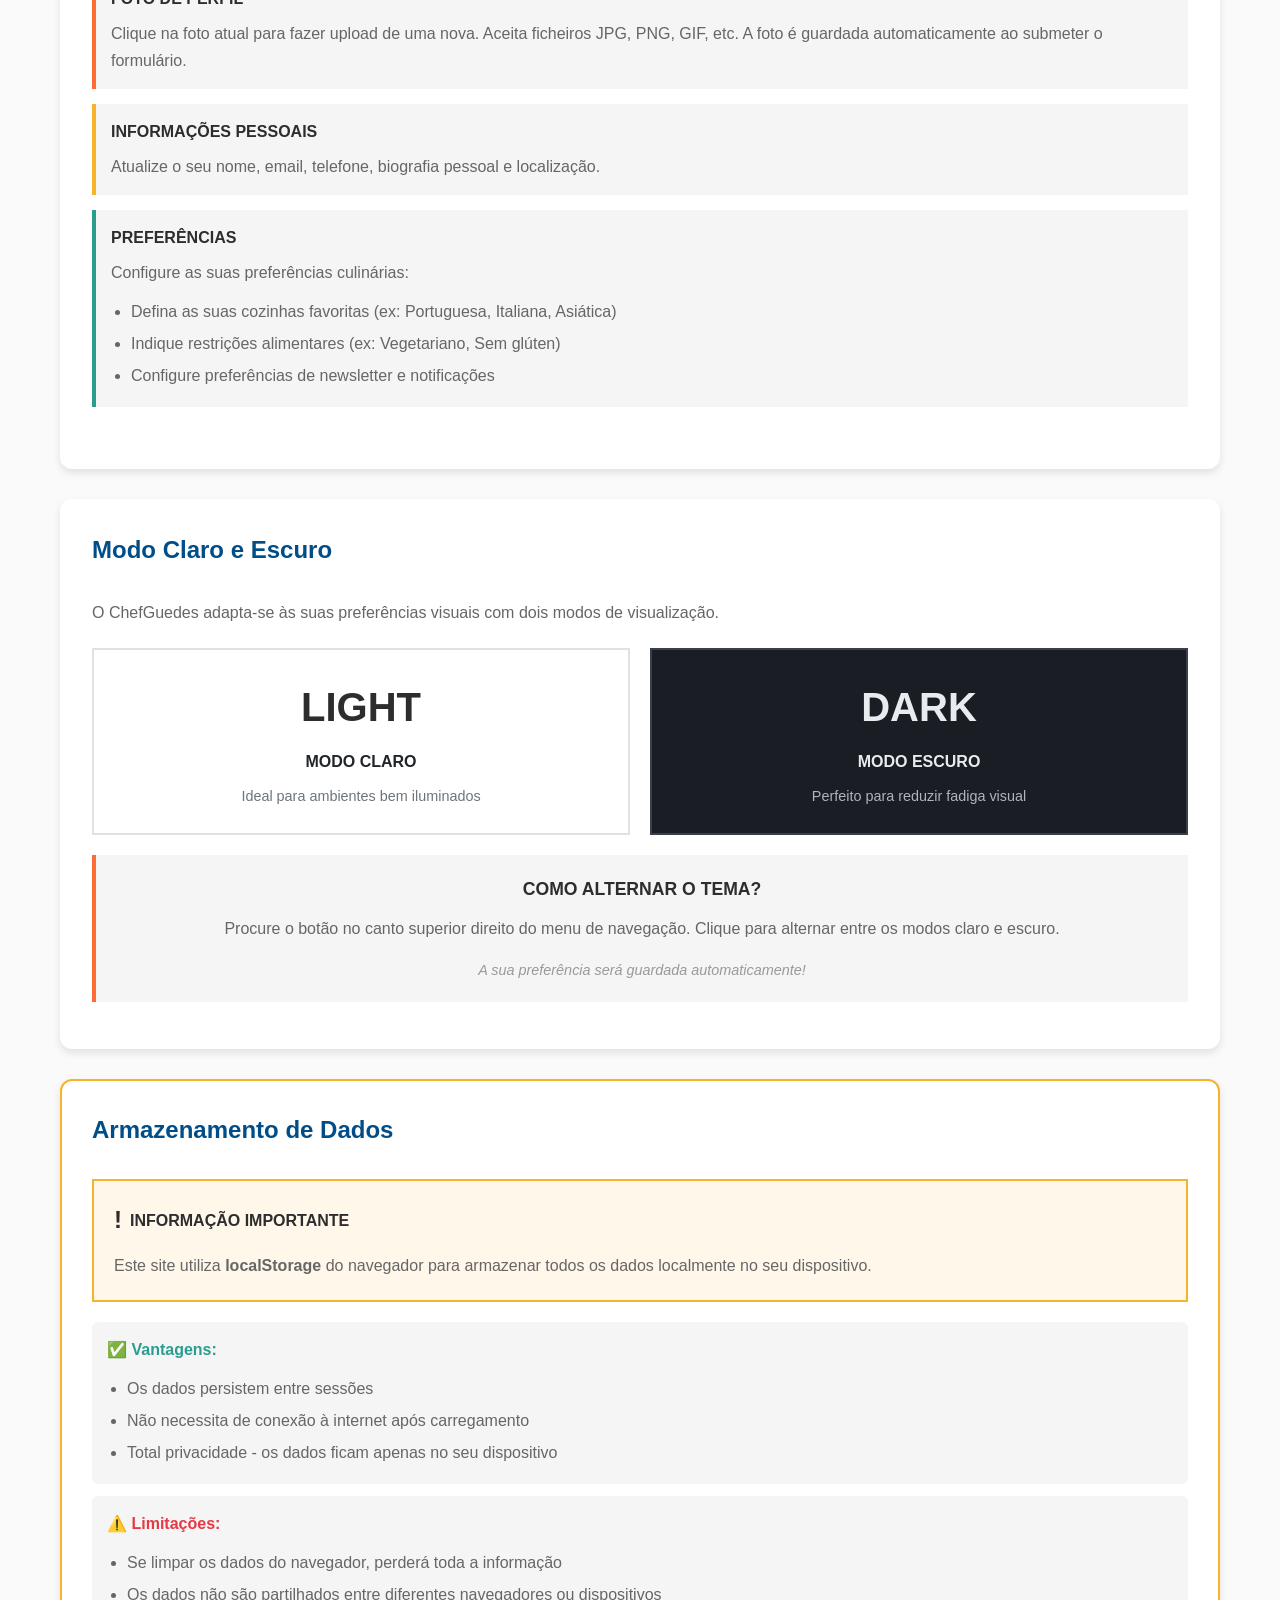
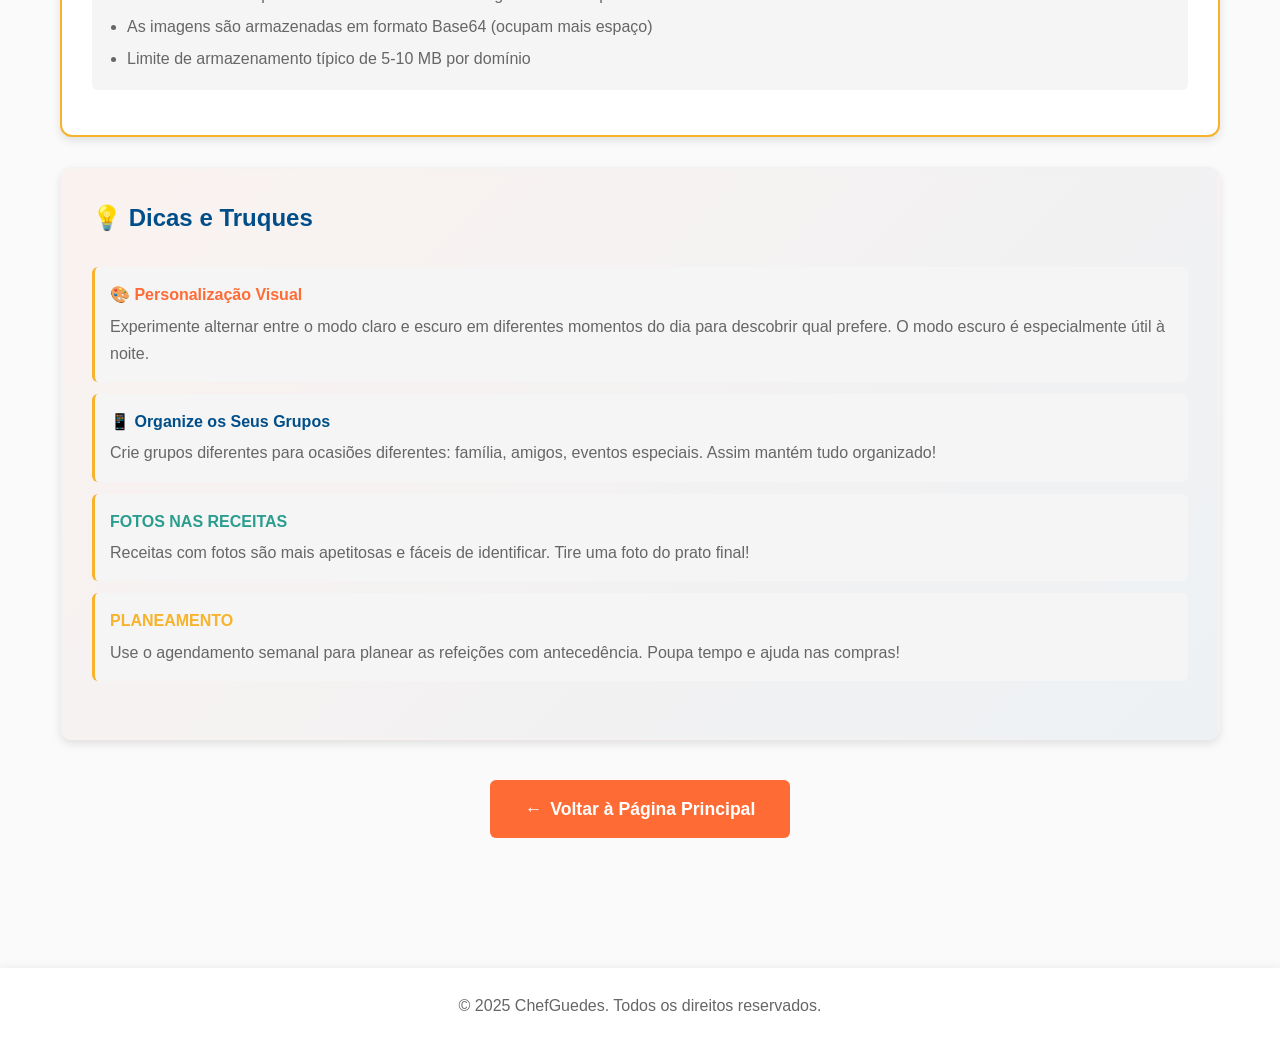
==== commit b34c48b2: "... ...." ====
--- a/guia.html
+++ b/guia.html
@@ -323,8 +323,8 @@
         <p>&copy; 2025 ChefGuedes. Todos os direitos reservados.</p>
     </footer>
 
-    <script src="js/main.js"></script>
-    <script src="js/auth.js"></script>
+    <script src="js/auth-api.js"></script>
+    <script src="js/main-api.js"></script>
     <script src="js/clear-recipes.js"></script>
 </body>
 </html>
--- a/css/styles.css
+++ b/css/styles.css
@@ -0,0 +1,1912 @@
+/* ============================================
+   ChefGuedes - Sistema de Design
+   Paleta de cores culinária com tema claro/escuro
+   ============================================ */
+
+:root {
+    /* ===== MODO CLARO - Cores Primárias ===== */
+    --primary-color: #ff6b35;        /* Laranja quente - cor principal */
+    --primary-dark: #e85a28;         /* Laranja mais escuro */
+    --primary-light: #ff8558;        /* Laranja mais claro */
+    
+    --secondary-color: #004e89;      /* Azul profundo */
+    --secondary-dark: #003a65;       /* Azul mais escuro */
+    --secondary-light: #1a6ba8;      /* Azul mais claro */
+    
+    --accent-color: #f7b32b;         /* Amarelo dourado */
+    --accent-dark: #d99b1f;          /* Dourado mais escuro */
+    --accent-light: #ffc550;         /* Dourado mais claro */
+    
+    --success-color: #2a9d8f;        /* Verde água */
+    --danger-color: #e63946;         /* Vermelho */
+    --warning-color: #f77f00;        /* Laranja médio */
+    --info-color: #06aed5;           /* Ciano */
+    
+    /* ===== Fundos e Superfícies ===== */
+    --bg-primary: #fafafa;           /* Fundo principal claro */
+    --bg-secondary: #f5f5f5;         /* Fundo secundário */
+    --bg-tertiary: #e8e8e8;          /* Fundo terciário */
+    --bg-card: #ffffff;              /* Cards brancos */
+    
+    /* ===== Textos ===== */
+    --text-primary: #2d2d2d;         /* Texto principal escuro */
+    --text-secondary: #666666;       /* Texto secundário */
+    --text-light: #999999;           /* Texto claro */
+    --text-inverse: #ffffff;         /* Texto sobre fundos escuros */
+    
+    /* ===== Bordas e Sombras ===== */
+    --border-color: #e0e0e0;
+    --border-radius: 12px;
+    --border-radius-sm: 6px;
+    --border-radius-lg: 20px;
+    
+    --shadow-sm: 0 2px 4px rgba(0, 0, 0, 0.08);
+    --shadow: 0 4px 8px rgba(0, 0, 0, 0.1);
+    --shadow-lg: 0 8px 24px rgba(0, 0, 0, 0.12);
+    --shadow-xl: 0 16px 48px rgba(0, 0, 0, 0.15);
+    
+    /* ===== Transições ===== */
+    --transition: all 0.3s ease;
+    --transition-fast: all 0.15s ease;
+}
+
+/* ===== MODO ESCURO ===== */
+[data-theme="dark"] {
+    /* Cores primárias ajustadas para modo escuro */
+    --primary-color: #ff7f50;        /* Coral mais suave */
+    --primary-dark: #ff6b35;
+    --primary-light: #ffa07a;
+    
+    --secondary-color: #0077b6;      /* Azul mais brilhante */
+    --secondary-dark: #005a8d;
+    --secondary-light: #0096c7;
+    
+    --accent-color: #fdc500;         /* Amarelo mais vibrante */
+    --accent-dark: #e5b100;
+    --accent-light: #ffdb58;
+    
+    --success-color: #2ec4b6;        /* Verde água mais brilhante */
+    --danger-color: #ff6b6b;         /* Vermelho mais suave */
+    --warning-color: #ff9f1c;        /* Laranja mais suave */
+    --info-color: #48cae4;
+    
+    /* Fundos escuros */
+    --bg-primary: #1a1d23;           /* Fundo principal escuro */
+    --bg-secondary: #23272f;         /* Fundo secundário */
+    --bg-tertiary: #2d333b;          /* Fundo terciário */
+    --bg-card: #2a2f38;              /* Cards escuros */
+    
+    /* Textos para modo escuro */
+    --text-primary: #e9ecef;         /* Texto principal claro */
+    --text-secondary: #adb5bd;       /* Texto secundário */
+    --text-light: #6c757d;           /* Texto mais claro */
+    --text-inverse: #1a1d23;         /* Texto sobre fundos claros */
+    
+    /* Bordas e sombras para modo escuro */
+    --border-color: #3a404a;
+    --shadow-sm: 0 2px 4px rgba(0, 0, 0, 0.3);
+    --shadow: 0 4px 8px rgba(0, 0, 0, 0.4);
+    --shadow-lg: 0 8px 24px rgba(0, 0, 0, 0.5);
+    --shadow-xl: 0 16px 48px rgba(0, 0, 0, 0.6);
+}
+
+/* ============================================
+   Reset e Estilos Base
+   ============================================ */
+
+* {
+    margin: 0;
+    padding: 0;
+    box-sizing: border-box;
+}
+
+html {
+    scroll-behavior: smooth;
+}
+
+body {
+    font-family: -apple-system, BlinkMacSystemFont, 'Segoe UI', Roboto, Oxygen, Ubuntu, Cantarell, sans-serif;
+    background-color: var(--bg-primary);
+    color: var(--text-primary);
+    line-height: 1.6;
+    transition: background-color 0.3s ease, color 0.3s ease;
+}
+
+/* ============================================
+   Navbar - Navegação Principal
+   ============================================ */
+
+.navbar {
+    background-color: var(--bg-card);
+    box-shadow: var(--shadow);
+    position: sticky;
+    top: 0;
+    z-index: 1000;
+    transition: var(--transition);
+}
+
+.nav-container {
+    max-width: 1200px;
+    margin: 0 auto;
+    padding: 0 20px;
+    display: flex;
+    justify-content: space-between;
+    align-items: center;
+    height: 70px;
+}
+
+.nav-brand a {
+    font-size: 1.8rem;
+    font-weight: 700;
+    color: var(--primary-color);
+    text-decoration: none;
+    transition: var(--transition-fast);
+    letter-spacing: -0.5px;
+}
+
+.nav-brand a:hover {
+    color: var(--primary-dark);
+}
+
+.nav-menu {
+    display: flex;
+    list-style: none;
+    gap: 30px;
+    align-items: center;
+}
+
+.nav-menu li a {
+    color: var(--text-primary);
+    text-decoration: none;
+    font-weight: 500;
+    padding: 8px 16px;
+    border-radius: var(--border-radius-sm);
+    transition: var(--transition-fast);
+    display: block;
+}
+
+.nav-menu li a:hover,
+.nav-menu li a.active {
+    background-color: var(--primary-color);
+    color: var(--text-inverse);
+}
+
+.theme-toggle {
+    background: var(--bg-secondary);
+    border: 2px solid var(--border-color);
+    border-radius: 50px;
+    width: 60px;
+    height: 32px;
+    cursor: pointer;
+    position: relative;
+    transition: var(--transition);
+    display: flex;
+    align-items: center;
+    padding: 0 4px;
+}
+
+.theme-toggle:hover {
+    border-color: var(--primary-color);
+}
+
+.theme-toggle-slider {
+    background: var(--primary-color);
+    width: 24px;
+    height: 24px;
+    border-radius: 50%;
+    position: absolute;
+    left: 4px;
+    transition: var(--transition);
+    display: flex;
+    align-items: center;
+    justify-content: center;
+    font-size: 14px;
+}
+
+[data-theme="dark"] .theme-toggle-slider {
+    left: 32px;
+}
+
+/* ============================================
+   User Profile Dropdown
+   ============================================ */
+
+.user-menu {
+    position: relative;
+    display: inline-block;
+}
+
+.user-menu-toggle {
+    cursor: pointer;
+    display: inline-flex;
+    align-items: center;
+    gap: 8px;
+    padding: 10px 18px;
+    background: transparent;
+    border: 1px solid var(--border-color);
+    border-radius: 0;
+    color: var(--text-primary);
+    font-weight: 500;
+    font-size: 1rem;
+    transition: var(--transition-fast);
+    font-family: inherit;
+}
+
+.user-menu-toggle:hover {
+    color: var(--primary-color);
+    border-color: var(--primary-color);
+    background: var(--bg-secondary);
+}
+
+.user-menu-toggle::after {
+    content: '▼';
+    font-size: 0.7rem;
+    margin-left: 4px;
+    transition: var(--transition-fast);
+}
+
+.user-menu-toggle[aria-expanded="true"]::after {
+    transform: rotate(180deg);
+}
+
+.user-dropdown {
+    display: none;
+    position: absolute;
+    top: calc(100% + 8px);
+    right: 0;
+    background: var(--bg-card);
+    border: 1px solid var(--border-color);
+    border-radius: 0;
+    min-width: 200px;
+    box-shadow: var(--shadow-lg);
+    z-index: 9999;
+    opacity: 0;
+    transform: translateY(-10px);
+    transition: opacity 0.2s ease, transform 0.2s ease;
+}
+
+.user-dropdown.show {
+    display: block;
+    opacity: 1;
+    transform: translateY(0);
+}
+
+.user-dropdown a {
+    display: block;
+    padding: 14px 20px;
+    color: var(--text-primary);
+    text-decoration: none;
+    font-size: 0.95rem;
+    transition: var(--transition-fast);
+    border-bottom: 1px solid var(--border-color);
+}
+
+.user-dropdown a:last-child {
+    border-bottom: none;
+}
+
+.user-dropdown a:hover {
+    background: var(--bg-secondary);
+    color: var(--primary-color);
+    padding-left: 24px;
+}
+
+/* ============================================
+   Container e Layout
+   ============================================ */
+
+.container {
+    max-width: 1200px;
+    margin: 0 auto;
+    padding: 40px 20px;
+    min-height: calc(100vh - 170px);
+}
+
+.page-header {
+    text-align: center;
+    margin-bottom: 50px;
+}
+
+.page-header h1 {
+    font-size: 2.5rem;
+    color: var(--primary-color);
+    margin-bottom: 15px;
+}
+
+.page-header p {
+    font-size: 1.2rem;
+    color: var(--text-secondary);
+}
+
+/* ============================================
+   Hero Section
+   ============================================ */
+
+.hero {
+    text-align: center;
+    padding: 60px 20px;
+    background: linear-gradient(135deg, var(--primary-light) 0%, var(--secondary-color) 100%);
+    border-radius: var(--border-radius-lg);
+    color: var(--text-inverse);
+    margin-bottom: 50px;
+    box-shadow: var(--shadow-lg);
+}
+
+.hero h1 {
+    font-size: 3rem;
+    margin-bottom: 20px;
+    font-weight: 700;
+}
+
+.hero p {
+    font-size: 1.3rem;
+    opacity: 0.95;
+    max-width: 700px;
+    margin: 0 auto;
+}
+
+/* ============================================
+   Cards e Grid
+   ============================================ */
+
+.features,
+.quick-access {
+    margin-bottom: 50px;
+}
+
+.features h2,
+.quick-access h2 {
+    font-size: 2rem;
+    color: var(--primary-color);
+    margin-bottom: 30px;
+}
+
+.features-grid {
+    display: grid;
+    grid-template-columns: repeat(auto-fit, minmax(280px, 1fr));
+    gap: 30px;
+}
+
+.feature-card,
+.quick-link-card,
+.dashboard-card {
+    background-color: var(--bg-card);
+    border-radius: var(--border-radius);
+    padding: 30px;
+    box-shadow: var(--shadow);
+    transition: var(--transition);
+    border: 2px solid transparent;
+}
+
+.feature-card:hover,
+.quick-link-card:hover,
+.dashboard-card:hover {
+    transform: translateY(-5px);
+    box-shadow: var(--shadow-lg);
+    border-color: var(--primary-color);
+}
+
+.feature-card h3,
+.quick-link-card h3,
+.dashboard-card h3 {
+    color: var(--secondary-color);
+    margin-bottom: 15px;
+    font-size: 1.5rem;
+}
+
+.feature-card p,
+.quick-link-card p {
+    color: var(--text-secondary);
+    margin-bottom: 20px;
+    line-height: 1.8;
+}
+
+.quick-links {
+    display: grid;
+    grid-template-columns: repeat(auto-fit, minmax(300px, 1fr));
+    gap: 25px;
+}
+
+.quick-link-card {
+    text-decoration: none;
+    color: inherit;
+    display: block;
+}
+
+.dashboard-card {
+    margin-bottom: 30px;
+}
+
+/* ============================================
+   Botões
+   ============================================ */
+
+.btn {
+    display: inline-block;
+    padding: 12px 28px;
+    background-color: var(--primary-color);
+    color: var(--text-inverse);
+    text-decoration: none;
+    border-radius: var(--border-radius-sm);
+    font-weight: 600;
+    transition: var(--transition-fast);
+    border: none;
+    cursor: pointer;
+    font-size: 1rem;
+}
+
+.btn:hover {
+    background-color: var(--primary-dark);
+    transform: translateY(-2px);
+    box-shadow: var(--shadow);
+}
+
+.btn:active {
+    transform: translateY(0);
+}
+
+.btn-primary {
+    background-color: var(--primary-color);
+}
+
+.btn-primary:hover {
+    background-color: var(--primary-dark);
+}
+
+.btn-secondary {
+    background-color: var(--secondary-color);
+}
+
+.btn-secondary:hover {
+    background-color: var(--secondary-dark);
+}
+
+.btn-success {
+    background-color: var(--success-color);
+}
+
+.btn-success:hover {
+    background-color: #238c7f;
+}
+
+.btn-danger {
+    background-color: var(--danger-color);
+}
+
+.btn-danger:hover {
+    background-color: #d32f3e;
+}
+
+.btn-outline {
+    background-color: transparent;
+    border: 2px solid var(--primary-color);
+    color: var(--primary-color);
+}
+
+.btn-outline:hover {
+    background-color: var(--primary-color);
+    color: var(--text-inverse);
+}
+
+/* ============================================
+   Formulários
+   ============================================ */
+
+.form-group {
+    margin-bottom: 20px;
+}
+
+.form-group label {
+    display: block;
+    margin-bottom: 8px;
+    font-weight: 600;
+    color: var(--text-primary);
+}
+
+.form-group input,
+.form-group select,
+.form-group textarea {
+    width: 100%;
+    padding: 12px 16px;
+    border: 2px solid var(--border-color);
+    border-radius: var(--border-radius-sm);
+    background-color: var(--bg-card);
+    color: var(--text-primary);
+    font-size: 1rem;
+    transition: var(--transition-fast);
+    font-family: inherit;
+}
+
+.form-group input:focus,
+.form-group select:focus,
+.form-group textarea:focus {
+    outline: none;
+    border-color: var(--primary-color);
+    box-shadow: 0 0 0 3px rgba(255, 107, 53, 0.1);
+}
+
+.form-group textarea {
+    resize: vertical;
+    min-height: 120px;
+}
+
+.checkbox-group label {
+    display: flex;
+    align-items: center;
+    gap: 10px;
+    cursor: pointer;
+    font-weight: 400;
+}
+
+.checkbox-group input[type="checkbox"] {
+    width: auto;
+    cursor: pointer;
+}
+
+.form-actions {
+    display: flex;
+    gap: 15px;
+    justify-content: flex-end;
+    margin-top: 25px;
+}
+
+/* ============================================
+   Tabelas e Listagens
+   ============================================ */
+
+.stats-grid {
+    display: grid;
+    grid-template-columns: repeat(auto-fit, minmax(200px, 1fr));
+    gap: 20px;
+    margin-bottom: 40px;
+}
+
+.stat-card {
+    background: linear-gradient(135deg, var(--primary-color), var(--primary-dark));
+    color: var(--text-inverse);
+    padding: 25px;
+    border-radius: var(--border-radius);
+    text-align: center;
+    box-shadow: var(--shadow);
+}
+
+.stat-card.secondary {
+    background: linear-gradient(135deg, var(--secondary-color), var(--secondary-dark));
+}
+
+.stat-card.success {
+    background: linear-gradient(135deg, var(--success-color), #238c7f);
+}
+
+.stat-card.accent {
+    background: linear-gradient(135deg, var(--accent-color), var(--accent-dark));
+}
+
+.stat-number {
+    font-size: 2.5rem;
+    font-weight: 700;
+    margin-bottom: 5px;
+}
+
+.stat-label {
+    font-size: 0.95rem;
+    opacity: 0.95;
+}
+
+/* ============================================
+   Receitas Grid
+   ============================================ */
+
+.recipes-grid {
+    display: grid;
+    grid-template-columns: repeat(auto-fill, minmax(300px, 1fr));
+    gap: 30px;
+}
+
+.recipe-card {
+    background-color: var(--bg-card);
+    border-radius: var(--border-radius);
+    overflow: hidden;
+    box-shadow: var(--shadow);
+    transition: var(--transition);
+    border: 2px solid transparent;
+    cursor: pointer;
+}
+
+.recipe-card:hover {
+    transform: translateY(-5px);
+    box-shadow: var(--shadow-lg);
+    border-color: var(--accent-color);
+}
+
+.recipe-image {
+    width: 100%;
+    height: 220px;
+    object-fit: cover;
+    background: linear-gradient(135deg, var(--primary-light), var(--accent-color));
+    display: flex;
+    align-items: center;
+    justify-content: center;
+    color: var(--text-inverse);
+    font-size: 4rem;
+}
+
+.recipe-image img {
+    width: 100%;
+    height: 100%;
+    object-fit: cover;
+}
+
+.recipe-content {
+    padding: 20px;
+}
+
+.recipe-title {
+    font-size: 1.4rem;
+    color: var(--secondary-color);
+    margin-bottom: 10px;
+}
+
+.recipe-category {
+    display: inline-block;
+    padding: 5px 12px;
+    background-color: var(--accent-color);
+    color: var(--text-inverse);
+    border-radius: 20px;
+    font-size: 0.85rem;
+    font-weight: 600;
+    margin-bottom: 12px;
+}
+
+.recipe-description {
+    color: var(--text-secondary);
+    line-height: 1.6;
+}
+
+/* ============================================
+   Grupos e Agendamento
+   ============================================ */
+
+.tabs {
+    display: flex;
+    gap: 10px;
+    margin-bottom: 30px;
+    border-bottom: 2px solid var(--border-color);
+    flex-wrap: wrap;
+}
+
+.tab {
+    padding: 12px 24px;
+    background: transparent;
+    border: none;
+    border-bottom: 3px solid transparent;
+    color: var(--text-secondary);
+    font-weight: 600;
+    cursor: pointer;
+    transition: var(--transition-fast);
+    font-size: 1rem;
+}
+
+.tab:hover {
+    color: var(--primary-color);
+}
+
+.tab.active {
+    color: var(--primary-color);
+    border-bottom-color: var(--primary-color);
+}
+
+.tab-content {
+    display: none;
+}
+
+.tab-content.active {
+    display: block;
+}
+
+.week-navigation {
+    display: flex;
+    justify-content: space-between;
+    align-items: center;
+    margin-bottom: 25px;
+    padding: 15px;
+    background-color: var(--bg-secondary);
+    border-radius: var(--border-radius-sm);
+}
+
+.week-navigation h3 {
+    color: var(--primary-color);
+    font-size: 1.3rem;
+}
+
+.week-nav-buttons {
+    display: flex;
+    gap: 10px;
+}
+
+.schedule-grid {
+    display: grid;
+    gap: 20px;
+}
+
+.day-card {
+    background-color: var(--bg-card);
+    border-radius: var(--border-radius);
+    padding: 20px;
+    box-shadow: var(--shadow);
+    border-left: 4px solid var(--primary-color);
+}
+
+.day-card h4 {
+    color: var(--secondary-color);
+    margin-bottom: 15px;
+    font-size: 1.2rem;
+}
+
+.meal-item {
+    padding: 12px;
+    background-color: var(--bg-secondary);
+    border-radius: var(--border-radius-sm);
+    margin-bottom: 10px;
+    display: flex;
+    justify-content: space-between;
+    align-items: center;
+}
+
+.meal-type {
+    font-weight: 600;
+    color: var(--primary-color);
+}
+
+.meal-recipe {
+    color: var(--text-primary);
+}
+
+.meal-notes {
+    color: var(--text-secondary);
+    font-size: 0.9rem;
+    font-style: italic;
+}
+
+/* ============================================
+   Activity Feed
+   ============================================ */
+
+.activity-item {
+    padding: 15px;
+    border-left: 3px solid var(--accent-color);
+    background-color: var(--bg-secondary);
+    margin-bottom: 12px;
+    border-radius: var(--border-radius-sm);
+}
+
+.activity-item strong {
+    color: var(--primary-color);
+    display: block;
+    margin-bottom: 5px;
+}
+
+/* ============================================
+   Perfil
+   ============================================ */
+
+.profile-header {
+    display: flex;
+    gap: 30px;
+    align-items: center;
+    margin-bottom: 40px;
+    padding: 30px;
+    background-color: var(--bg-card);
+    border-radius: var(--border-radius);
+    box-shadow: var(--shadow);
+}
+
+.profile-avatar {
+    width: 150px;
+    height: 150px;
+    border-radius: 50%;
+    object-fit: cover;
+    border: 4px solid var(--primary-color);
+    cursor: pointer;
+    transition: var(--transition);
+}
+
+.profile-avatar:hover {
+    border-color: var(--accent-color);
+    transform: scale(1.05);
+}
+
+.profile-info h2 {
+    color: var(--primary-color);
+    margin-bottom: 10px;
+}
+
+.profile-info p {
+    color: var(--text-secondary);
+}
+
+/* ============================================
+   Modal
+   ============================================ */
+
+.modal {
+    display: none;
+    position: fixed;
+    top: 0;
+    left: 0;
+    width: 100%;
+    height: 100%;
+    background-color: rgba(0, 0, 0, 0.6);
+    z-index: 2000;
+    justify-content: center;
+    align-items: center;
+    backdrop-filter: blur(4px);
+}
+
+.modal.show {
+    display: flex;
+}
+
+.modal-content {
+    background-color: var(--bg-card);
+    border-radius: var(--border-radius-lg);
+    padding: 40px;
+    max-width: 600px;
+    width: 90%;
+    max-height: 90vh;
+    overflow-y: auto;
+    box-shadow: var(--shadow-xl);
+    animation: modalSlideIn 0.3s ease;
+}
+
+@keyframes modalSlideIn {
+    from {
+        opacity: 0;
+        transform: translateY(-50px);
+    }
+    to {
+        opacity: 1;
+        transform: translateY(0);
+    }
+}
+
+.modal-header {
+    display: flex;
+    justify-content: space-between;
+    align-items: center;
+    margin-bottom: 25px;
+}
+
+.modal-header h3 {
+    color: var(--primary-color);
+    font-size: 1.8rem;
+}
+
+.modal-close {
+    background: none;
+    border: none;
+    font-size: 2rem;
+    color: var(--text-secondary);
+    cursor: pointer;
+    transition: var(--transition-fast);
+    line-height: 1;
+}
+
+.modal-close:hover {
+    color: var(--danger-color);
+}
+
+/* ============================================
+   Footer
+   ============================================ */
+
+.footer {
+    background-color: var(--bg-card);
+    padding: 25px 20px;
+    text-align: center;
+    color: var(--text-secondary);
+    box-shadow: 0 -2px 8px rgba(0, 0, 0, 0.05);
+    margin-top: 50px;
+}
+
+/* ============================================
+   Filtros e Pesquisa
+   ============================================ */
+
+.filters-bar {
+    display: flex;
+    gap: 15px;
+    margin-bottom: 30px;
+    flex-wrap: wrap;
+    padding: 20px;
+    background-color: var(--bg-secondary);
+    border-radius: var(--border-radius);
+}
+
+.search-box {
+    flex: 1;
+    min-width: 250px;
+}
+
+.filter-select {
+    min-width: 200px;
+}
+
+/* ============================================
+   Badges
+   ============================================ */
+
+.badge {
+    display: inline-block;
+    padding: 4px 10px;
+    border-radius: 12px;
+    font-size: 0.85rem;
+    font-weight: 600;
+}
+
+.badge-primary {
+    background-color: var(--primary-color);
+    color: var(--text-inverse);
+}
+
+.badge-secondary {
+    background-color: var(--secondary-color);
+    color: var(--text-inverse);
+}
+
+.badge-success {
+    background-color: var(--success-color);
+    color: var(--text-inverse);
+}
+
+/* ============================================
+   Responsividade
+   ============================================ */
+
+@media (max-width: 768px) {
+    .nav-container {
+        flex-direction: column;
+        height: auto;
+        padding: 15px 20px;
+    }
+    
+    .nav-menu {
+        flex-direction: column;
+        gap: 10px;
+        width: 100%;
+        margin-top: 15px;
+    }
+    
+    .nav-menu li {
+        width: 100%;
+    }
+    
+    .nav-menu li a {
+        text-align: center;
+    }
+    
+    .hero h1 {
+        font-size: 2rem;
+    }
+    
+    .hero p {
+        font-size: 1.1rem;
+    }
+    
+    .page-header h1 {
+        font-size: 2rem;
+    }
+    
+    .features-grid,
+    .recipes-grid {
+        grid-template-columns: 1fr;
+    }
+    
+    .profile-header {
+        flex-direction: column;
+        text-align: center;
+    }
+    
+    .filters-bar {
+        flex-direction: column;
+    }
+    
+    .search-box,
+    .filter-select {
+        width: 100%;
+    }
+    
+    .form-actions {
+        flex-direction: column;
+    }
+    
+    .form-actions button {
+        width: 100%;
+    }
+    
+    .modal-content {
+        padding: 25px;
+        width: 95%;
+    }
+}
+
+@media (max-width: 480px) {
+    .container {
+        padding: 20px 15px;
+    }
+    
+    .hero {
+        padding: 40px 20px;
+    }
+    
+    .hero h1 {
+        font-size: 1.8rem;
+    }
+    
+    .stats-grid {
+        grid-template-columns: 1fr;
+    }
+    
+    .profile-avatar {
+        width: 120px;
+        height: 120px;
+    }
+}
+
+/* ============================================
+   Animações e Efeitos
+   ============================================ */
+
+@keyframes fadeIn {
+    from {
+        opacity: 0;
+    }
+    to {
+        opacity: 1;
+    }
+}
+
+@keyframes slideUp {
+    from {
+        opacity: 0;
+        transform: translateY(30px);
+    }
+    to {
+        opacity: 1;
+        transform: translateY(0);
+    }
+}
+
+.fade-in {
+    animation: fadeIn 0.5s ease;
+}
+
+.slide-up {
+    animation: slideUp 0.5s ease;
+}
+
+/* ============================================
+   Utilitários
+   ============================================ */
+
+.text-center {
+    text-align: center;
+}
+
+.mt-1 { margin-top: 10px; }
+.mt-2 { margin-top: 20px; }
+.mt-3 { margin-top: 30px; }
+.mb-1 { margin-bottom: 10px; }
+.mb-2 { margin-bottom: 20px; }
+.mb-3 { margin-bottom: 30px; }
+
+.hidden {
+    display: none;
+}
+
+.flex {
+    display: flex;
+}
+
+.flex-center {
+    display: flex;
+    justify-content: center;
+    align-items: center;
+}
+
+.gap-1 { gap: 10px; }
+.gap-2 { gap: 20px; }
+.gap-3 { gap: 30px; }
+
+/* ============================================
+   Homepage - Novas Secções
+   ============================================ */
+
+/* Pesquisa Inteligente no Hero */
+.search-bar-home {
+    margin-top: 30px;
+    max-width: 900px;
+    margin-left: auto;
+    margin-right: auto;
+}
+
+.search-input-home {
+    width: 100%;
+    padding: 15px 20px;
+    border: 2px solid var(--border-color);
+    border-radius: 0;
+    background-color: var(--bg-card);
+    color: var(--text-primary);
+    font-size: 1.1rem;
+    margin-bottom: 15px;
+    transition: var(--transition-fast);
+}
+
+.search-input-home:focus {
+    outline: none;
+    border-color: var(--primary-color);
+    box-shadow: 0 0 0 3px rgba(255, 107, 53, 0.1);
+}
+
+.search-filters {
+    display: flex;
+    gap: 15px;
+    flex-wrap: wrap;
+}
+
+.filter-select-home {
+    flex: 1;
+    min-width: 180px;
+    padding: 12px 16px;
+    border: 2px solid var(--border-color);
+    border-radius: 0;
+    background-color: var(--bg-card);
+    color: var(--text-primary);
+    font-size: 1rem;
+    transition: var(--transition-fast);
+}
+
+.filter-select-home:focus {
+    outline: none;
+    border-color: var(--primary-color);
+}
+
+/* Receita em Destaque */
+.featured-recipe {
+    margin: 50px 0;
+}
+
+.featured-recipe h2 {
+    font-size: 2rem;
+    color: var(--primary-color);
+    margin-bottom: 30px;
+}
+
+.featured-card {
+    display: grid;
+    grid-template-columns: 1fr 1fr;
+    gap: 40px;
+    background-color: var(--bg-card);
+    border: 2px solid var(--border-color);
+    border-radius: 0;
+    padding: 0;
+    box-shadow: var(--shadow);
+    transition: var(--transition);
+}
+
+.featured-card:hover {
+    box-shadow: var(--shadow-lg);
+}
+
+.featured-image {
+    background: linear-gradient(135deg, var(--primary-light), var(--accent-color));
+    min-height: 350px;
+    display: flex;
+    align-items: center;
+    justify-content: center;
+}
+
+.featured-placeholder {
+    color: var(--text-inverse);
+    font-size: 1.5rem;
+    font-weight: 600;
+    text-align: center;
+    padding: 20px;
+}
+
+.featured-content {
+    padding: 40px;
+    display: flex;
+    flex-direction: column;
+    justify-content: center;
+}
+
+.featured-content h3 {
+    font-size: 2rem;
+    color: var(--secondary-color);
+    margin-bottom: 20px;
+}
+
+.featured-content p {
+    color: var(--text-secondary);
+    line-height: 1.8;
+    margin-bottom: 25px;
+}
+
+.featured-meta {
+    display: flex;
+    gap: 20px;
+    margin-bottom: 25px;
+    flex-wrap: wrap;
+}
+
+.meta-item {
+    color: var(--text-primary);
+    font-weight: 600;
+    padding: 8px 16px;
+    background-color: var(--bg-secondary);
+    border: 1px solid var(--border-color);
+    border-radius: 0;
+}
+
+/* Top Receitas e Receitas da Home */
+.top-recipes,
+.quick-recipes,
+.seasonal-recipes,
+.cooking-tips {
+    margin: 50px 0;
+}
+
+.top-recipes h2,
+.quick-recipes h2,
+.seasonal-recipes h2,
+.cooking-tips h2 {
+    font-size: 2rem;
+    color: var(--primary-color);
+    margin-bottom: 30px;
+}
+
+.recipes-grid-home {
+    display: grid;
+    grid-template-columns: repeat(auto-fit, minmax(300px, 1fr));
+    gap: 30px;
+}
+
+.recipe-card-home {
+    background-color: var(--bg-card);
+    border: 2px solid var(--border-color);
+    border-radius: 0;
+    overflow: hidden;
+    box-shadow: var(--shadow);
+    transition: var(--transition);
+}
+
+.recipe-card-home:hover {
+    transform: translateY(-5px);
+    box-shadow: var(--shadow-lg);
+    border-color: var(--primary-color);
+}
+
+.recipe-image-placeholder {
+    background: linear-gradient(135deg, var(--secondary-color), var(--secondary-light));
+    color: var(--text-inverse);
+    padding: 60px 20px;
+    text-align: center;
+    font-size: 1.5rem;
+    font-weight: 600;
+}
+
+.recipe-card-content {
+    padding: 25px;
+}
+
+.recipe-card-content h3 {
+    color: var(--secondary-color);
+    margin-bottom: 10px;
+    font-size: 1.4rem;
+}
+
+.recipe-author,
+.recipe-time {
+    color: var(--text-secondary);
+    font-size: 0.95rem;
+    margin: 5px 0;
+}
+
+.recipe-card-content .btn {
+    margin-top: 15px;
+    width: 100%;
+}
+
+/* Receitas Rápidas */
+.quick-recipes-grid {
+    display: grid;
+    grid-template-columns: repeat(auto-fit, minmax(250px, 1fr));
+    gap: 20px;
+}
+
+.quick-recipe-card {
+    background-color: var(--bg-card);
+    border: 2px solid var(--border-color);
+    border-radius: 0;
+    padding: 30px 20px;
+    text-align: center;
+    transition: var(--transition);
+}
+
+.quick-recipe-card:hover {
+    border-color: var(--accent-color);
+    box-shadow: var(--shadow);
+}
+
+.quick-recipe-card h4 {
+    color: var(--secondary-color);
+    margin-bottom: 10px;
+    font-size: 1.2rem;
+}
+
+.quick-recipe-card p {
+    color: var(--text-secondary);
+    margin-bottom: 15px;
+    font-weight: 600;
+}
+
+.btn-sm {
+    padding: 8px 20px;
+    font-size: 0.9rem;
+}
+
+/* Sabores da Estação */
+.seasonal-grid {
+    display: grid;
+    grid-template-columns: repeat(auto-fit, minmax(280px, 1fr));
+    gap: 25px;
+}
+
+.seasonal-card {
+    background-color: var(--bg-card);
+    border: 2px solid var(--border-color);
+    border-left: 5px solid var(--accent-color);
+    border-radius: 0;
+    padding: 30px;
+    transition: var(--transition);
+}
+
+.seasonal-card:hover {
+    box-shadow: var(--shadow);
+    border-left-color: var(--primary-color);
+}
+
+.seasonal-card h4 {
+    color: var(--secondary-color);
+    margin-bottom: 10px;
+    font-size: 1.3rem;
+}
+
+.seasonal-card p {
+    color: var(--text-secondary);
+    margin-bottom: 20px;
+}
+
+/* Dicas de Cozinha */
+.tips-grid {
+    display: grid;
+    grid-template-columns: repeat(auto-fit, minmax(280px, 1fr));
+    gap: 25px;
+}
+
+.tip-card {
+    background-color: var(--bg-secondary);
+    border: 2px solid var(--border-color);
+    border-radius: 0;
+    padding: 25px;
+    transition: var(--transition);
+}
+
+.tip-card:hover {
+    background-color: var(--bg-card);
+    box-shadow: var(--shadow);
+}
+
+.tip-card h4 {
+    color: var(--primary-color);
+    margin-bottom: 12px;
+    font-size: 1.1rem;
+}
+
+.tip-card p {
+    color: var(--text-secondary);
+    line-height: 1.7;
+    font-size: 0.95rem;
+}
+
+/* Newsletter */
+.newsletter-section {
+    margin: 60px 0 50px 0;
+    padding: 50px 0;
+    background-color: var(--bg-secondary);
+    border-top: 3px solid var(--border-color);
+    border-bottom: 3px solid var(--border-color);
+}
+
+.newsletter-container {
+    max-width: 700px;
+    margin: 0 auto;
+    text-align: center;
+}
+
+.newsletter-container h3 {
+    color: var(--secondary-color);
+    font-size: 2rem;
+    margin-bottom: 15px;
+}
+
+.newsletter-container p {
+    color: var(--text-secondary);
+    margin-bottom: 30px;
+    font-size: 1.1rem;
+}
+
+.newsletter-form {
+    display: flex;
+    gap: 15px;
+    max-width: 500px;
+    margin: 0 auto;
+}
+
+.newsletter-input {
+    flex: 1;
+    padding: 15px 20px;
+    border: 2px solid var(--border-color);
+    border-radius: 0;
+    background-color: var(--bg-card);
+    color: var(--text-primary);
+    font-size: 1rem;
+    transition: var(--transition-fast);
+}
+
+.newsletter-input:focus {
+    outline: none;
+    border-color: var(--primary-color);
+    box-shadow: 0 0 0 3px rgba(255, 107, 53, 0.1);
+}
+
+.newsletter-form .btn {
+    white-space: nowrap;
+}
+
+/* Responsividade para novas secções */
+@media (max-width: 768px) {
+    .featured-card {
+        grid-template-columns: 1fr;
+    }
+    
+    .featured-image {
+        min-height: 250px;
+    }
+    
+    .search-filters {
+        flex-direction: column;
+    }
+    
+    .filter-select-home {
+        width: 100%;
+    }
+    
+    .newsletter-form {
+        flex-direction: column;
+    }
+    
+    .recipes-grid-home,
+    .quick-recipes-grid,
+    .seasonal-grid,
+    .tips-grid {
+        grid-template-columns: 1fr;
+    }
+}
+
+/* ============================================
+   Hero Slider - Receitas em Destaque
+   ============================================ */
+
+.hero-slider {
+    position: relative;
+    width: 100%;
+    overflow: hidden;
+    border-radius: var(--border-radius);
+    box-shadow: var(--shadow-lg);
+}
+
+.slider-container {
+    display: flex;
+    transition: transform 0.5s ease-in-out;
+}
+
+.slider-slide {
+    min-width: 100%;
+    display: grid;
+    grid-template-columns: 1fr 1fr;
+    gap: 30px;
+    background: var(--bg-card);
+    padding: 0;
+}
+
+.slider-image {
+    width: 100%;
+    height: 400px;
+    overflow: hidden;
+    background: linear-gradient(135deg, var(--primary-light) 0%, var(--primary-color) 100%);
+    display: flex;
+    align-items: center;
+    justify-content: center;
+    border-radius: var(--border-radius) 0 0 var(--border-radius);
+}
+
+.slider-image img {
+    width: 100%;
+    height: 100%;
+    object-fit: cover;
+}
+
+.slider-image-placeholder {
+    font-size: 3rem;
+    color: var(--text-inverse);
+    opacity: 0.3;
+}
+
+.slider-content {
+    padding: 40px;
+    display: flex;
+    flex-direction: column;
+    justify-content: center;
+}
+
+.slider-content h3 {
+    font-size: 2rem;
+    color: var(--primary-color);
+    margin-bottom: 15px;
+    font-weight: 700;
+}
+
+.slider-content p {
+    font-size: 1.1rem;
+    color: var(--text-secondary);
+    margin-bottom: 20px;
+    line-height: 1.6;
+}
+
+.slider-meta {
+    display: flex;
+    flex-wrap: wrap;
+    gap: 15px;
+    margin-bottom: 25px;
+}
+
+.slider-meta-item {
+    display: inline-block;
+    padding: 8px 16px;
+    background: var(--bg-secondary);
+    border-radius: var(--border-radius-sm);
+    font-size: 0.9rem;
+    color: var(--text-primary);
+    font-weight: 500;
+}
+
+.slider-btn {
+    position: absolute;
+    top: 50%;
+    transform: translateY(-50%);
+    background: rgba(255, 255, 255, 0.9);
+    color: var(--primary-color);
+    border: none;
+    width: 50px;
+    height: 50px;
+    border-radius: 50%;
+    font-size: 2rem;
+    cursor: pointer;
+    transition: var(--transition);
+    z-index: 10;
+    display: flex;
+    align-items: center;
+    justify-content: center;
+    box-shadow: var(--shadow);
+}
+
+.slider-btn:hover {
+    background: var(--primary-color);
+    color: white;
+    transform: translateY(-50%) scale(1.1);
+}
+
+.slider-btn-prev {
+    left: 20px;
+}
+
+.slider-btn-next {
+    right: 20px;
+}
+
+.slider-dots {
+    position: absolute;
+    bottom: 20px;
+    left: 50%;
+    transform: translateX(-50%);
+    display: flex;
+    gap: 10px;
+    z-index: 10;
+}
+
+.slider-dot {
+    width: 12px;
+    height: 12px;
+    border-radius: 50%;
+    background: rgba(255, 255, 255, 0.5);
+    border: 2px solid white;
+    cursor: pointer;
+    transition: var(--transition);
+}
+
+.slider-dot.active {
+    background: var(--primary-color);
+    transform: scale(1.3);
+}
+
+.slider-dot:hover {
+    background: rgba(255, 107, 53, 0.7);
+}
+
+/* Responsividade do Slider */
+@media (max-width: 968px) {
+    .slider-slide {
+        grid-template-columns: 1fr;
+    }
+    
+    .slider-image {
+        height: 300px;
+        border-radius: var(--border-radius) var(--border-radius) 0 0;
+    }
+    
+    .slider-content {
+        padding: 30px 20px;
+    }
+    
+    .slider-content h3 {
+        font-size: 1.5rem;
+    }
+    
+    .slider-btn {
+        width: 40px;
+        height: 40px;
+        font-size: 1.5rem;
+    }
+    
+    .slider-btn-prev {
+        left: 10px;
+    }
+    
+    .slider-btn-next {
+        right: 10px;
+    }
+}
+
+/* ============================================
+   Página de Detalhes da Receita
+   ============================================ */
+
+.receita-detalhes-container {
+    max-width: 1100px;
+    margin: 0 auto;
+    padding: 20px;
+}
+
+.breadcrumb {
+    font-size: 0.9rem;
+    color: var(--text-secondary);
+    margin-bottom: 30px;
+    padding: 10px 0;
+}
+
+.breadcrumb a {
+    color: var(--primary-color);
+    text-decoration: none;
+    transition: var(--transition-fast);
+}
+
+.breadcrumb a:hover {
+    color: var(--primary-dark);
+    text-decoration: underline;
+}
+
+.breadcrumb span {
+    color: var(--text-primary);
+}
+
+.receita-header {
+    text-align: center;
+    margin-bottom: 40px;
+}
+
+.receita-header h1 {
+    font-size: 2.5rem;
+    color: var(--primary-color);
+    margin-bottom: 20px;
+    font-weight: 700;
+}
+
+.receita-meta-bar {
+    display: flex;
+    justify-content: center;
+    flex-wrap: wrap;
+    gap: 15px;
+}
+
+.meta-badge {
+    display: inline-block;
+    padding: 10px 20px;
+    background: var(--bg-secondary);
+    border-radius: var(--border-radius-sm);
+    font-size: 1rem;
+    color: var(--text-primary);
+    font-weight: 500;
+}
+
+.receita-image-hero {
+    width: 100%;
+    height: 500px;
+    overflow: hidden;
+    border-radius: var(--border-radius);
+    margin-bottom: 40px;
+    box-shadow: var(--shadow-lg);
+}
+
+.receita-image-hero img {
+    width: 100%;
+    height: 100%;
+    object-fit: cover;
+}
+
+.receita-placeholder {
+    width: 100%;
+    height: 100%;
+    background: linear-gradient(135deg, var(--primary-light) 0%, var(--primary-color) 100%);
+    display: flex;
+    align-items: center;
+    justify-content: center;
+    font-size: 4rem;
+    color: white;
+    opacity: 0.5;
+}
+
+.receita-section {
+    background: var(--bg-card);
+    padding: 30px;
+    border-radius: var(--border-radius);
+    margin-bottom: 30px;
+    box-shadow: var(--shadow);
+}
+
+.receita-description {
+    font-size: 1.2rem;
+    line-height: 1.8;
+    color: var(--text-secondary);
+    text-align: center;
+}
+
+.receita-content-grid {
+    display: grid;
+    grid-template-columns: 1fr 1.5fr;
+    gap: 30px;
+    margin-bottom: 30px;
+}
+
+.receita-section h2 {
+    font-size: 1.8rem;
+    color: var(--primary-color);
+    margin-bottom: 20px;
+    font-weight: 700;
+    display: flex;
+    align-items: center;
+}
+
+.ingredientes-list,
+.preparo-list {
+    list-style-position: inside;
+    padding: 0;
+}
+
+.ingredientes-list li {
+    padding: 12px 15px;
+    margin-bottom: 8px;
+    background: var(--bg-secondary);
+    border-radius: var(--border-radius-sm);
+    color: var(--text-primary);
+    border-left: 4px solid var(--primary-color);
+    list-style: none;
+    position: relative;
+    padding-left: 40px;
+}
+
+.ingredientes-list li:before {
+    content: "✓";
+    position: absolute;
+    left: 15px;
+    color: var(--primary-color);
+    font-weight: bold;
+}
+
+.preparo-list {
+    counter-reset: preparo-counter;
+}
+
+.preparo-list li {
+    padding: 15px 20px;
+    margin-bottom: 15px;
+    background: var(--bg-secondary);
+    border-radius: var(--border-radius-sm);
+    color: var(--text-primary);
+    border-left: 4px solid var(--accent-color);
+    list-style: none;
+    position: relative;
+    padding-left: 60px;
+    line-height: 1.6;
+}
+
+.preparo-list li:before {
+    counter-increment: preparo-counter;
+    content: counter(preparo-counter);
+    position: absolute;
+    left: 15px;
+    top: 50%;
+    transform: translateY(-50%);
+    width: 30px;
+    height: 30px;
+    background: var(--accent-color);
+    color: white;
+    border-radius: 50%;
+    display: flex;
+    align-items: center;
+    justify-content: center;
+    font-weight: bold;
+    font-size: 0.9rem;
+}
+
+.receita-actions {
+    display: flex;
+    justify-content: center;
+    gap: 15px;
+    flex-wrap: wrap;
+    padding: 20px 0;
+}
+
+/* Responsividade da Página de Detalhes */
+@media (max-width: 768px) {
+    .receita-header h1 {
+        font-size: 1.8rem;
+    }
+    
+    .receita-image-hero {
+        height: 300px;
+    }
+    
+    .receita-content-grid {
+        grid-template-columns: 1fr;
+    }
+    
+    .receita-section {
+        padding: 20px;
+    }
+    
+    .receita-section h2 {
+        font-size: 1.4rem;
+    }
+    
+    .receita-actions {
+        flex-direction: column;
+    }
+    
+    .receita-actions .btn {
+        width: 100%;
+    }
+}
+
+
